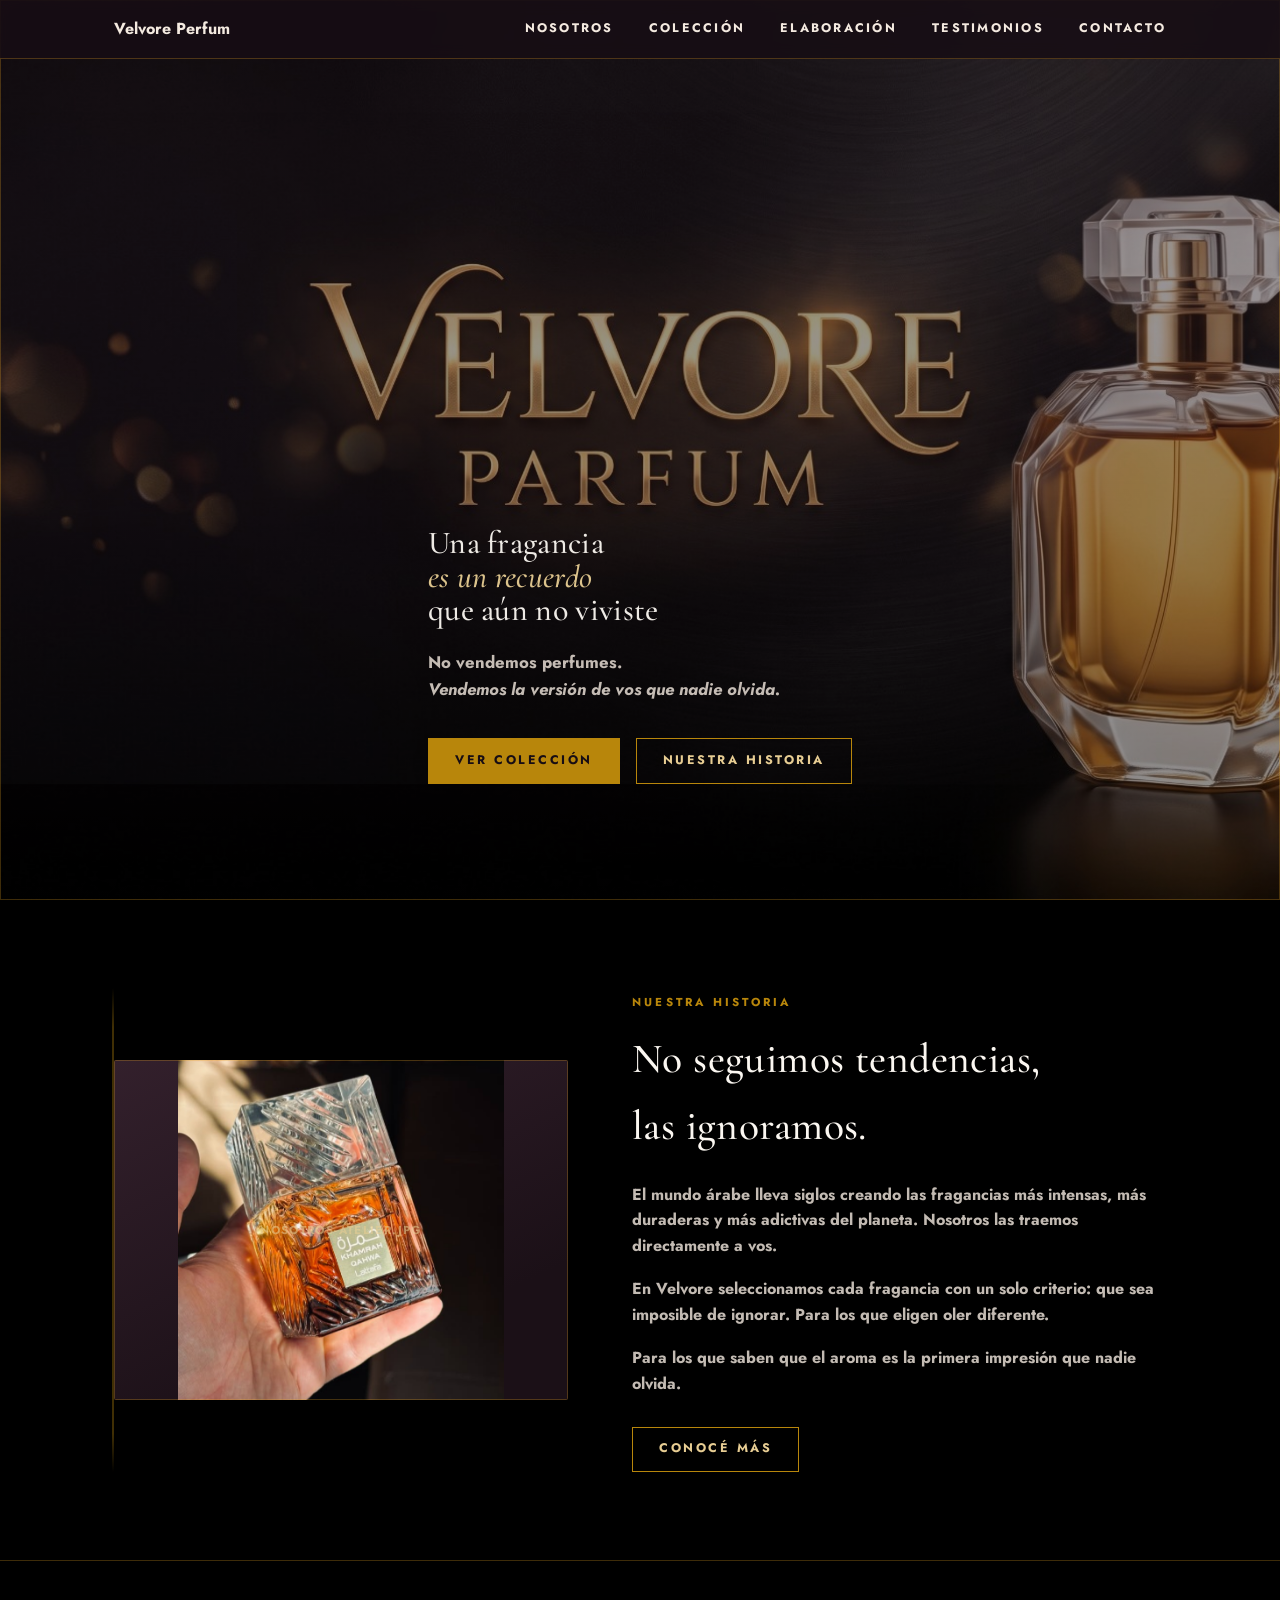
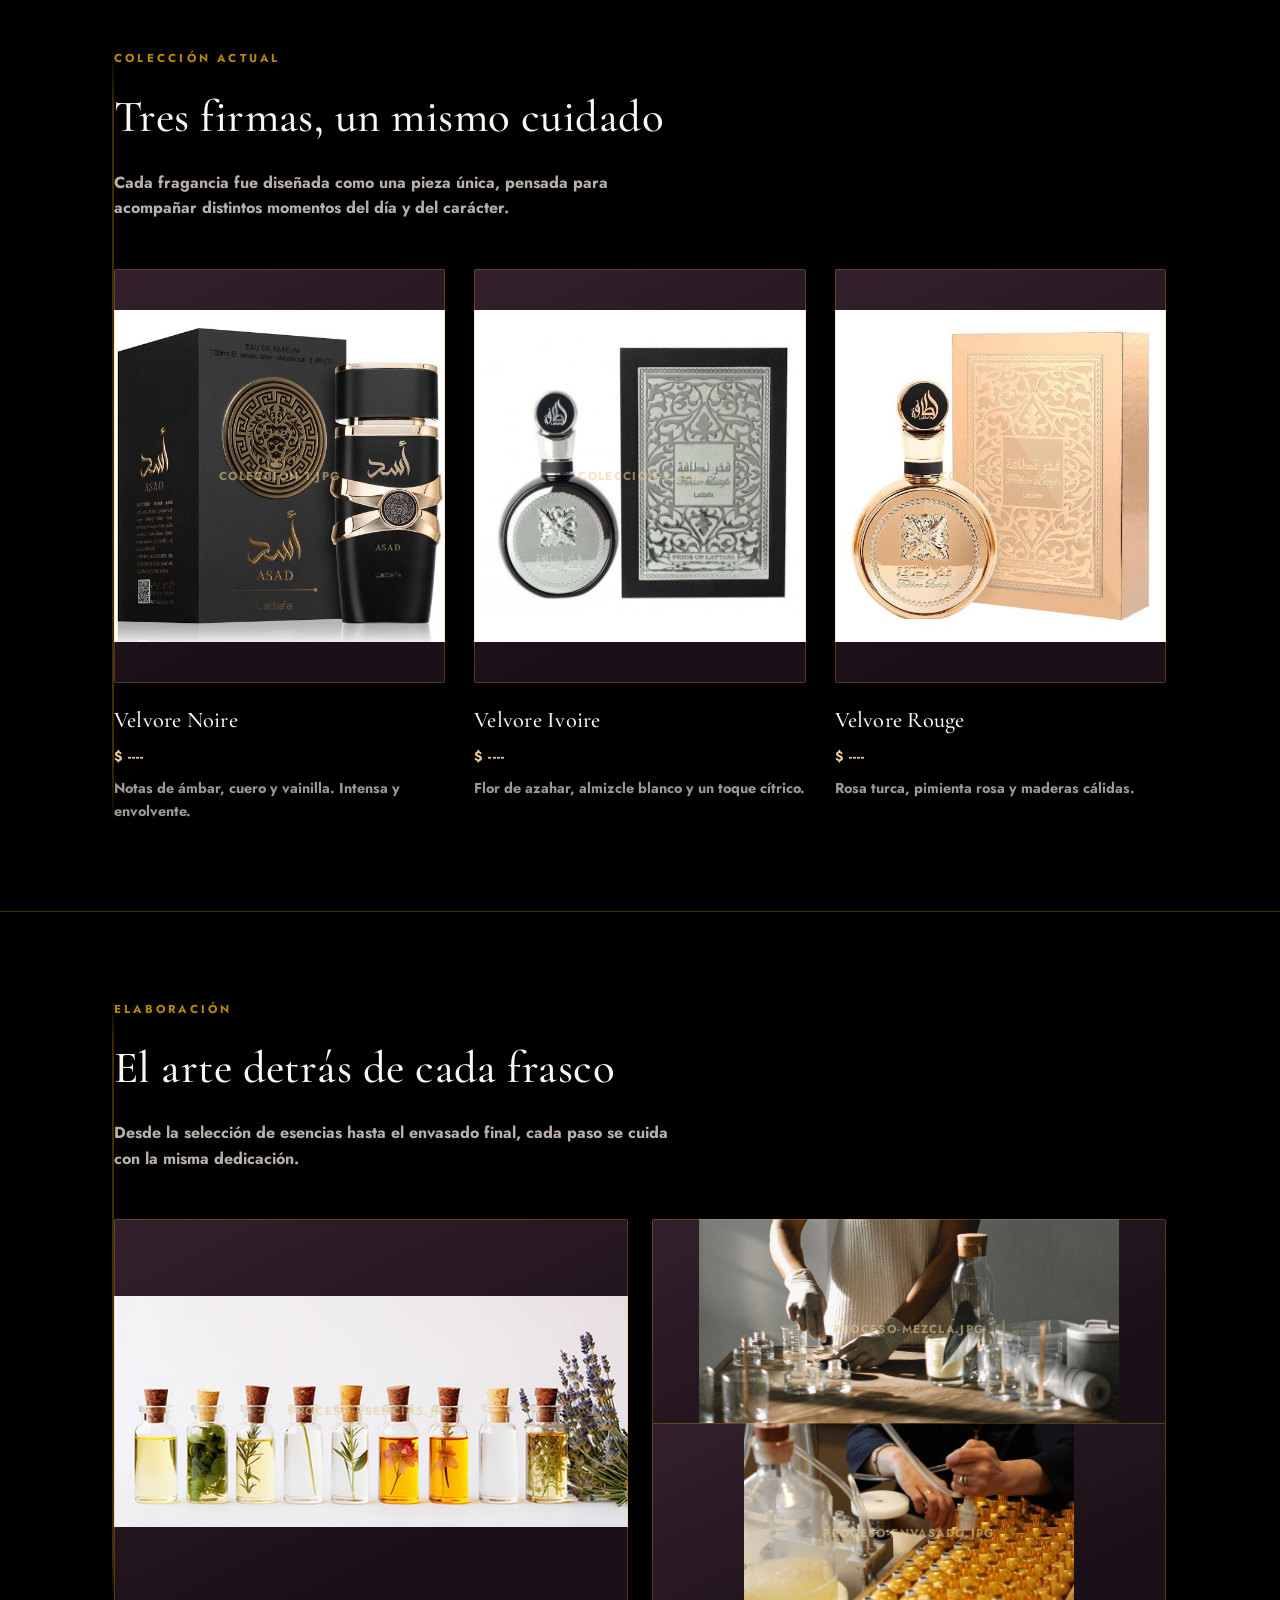
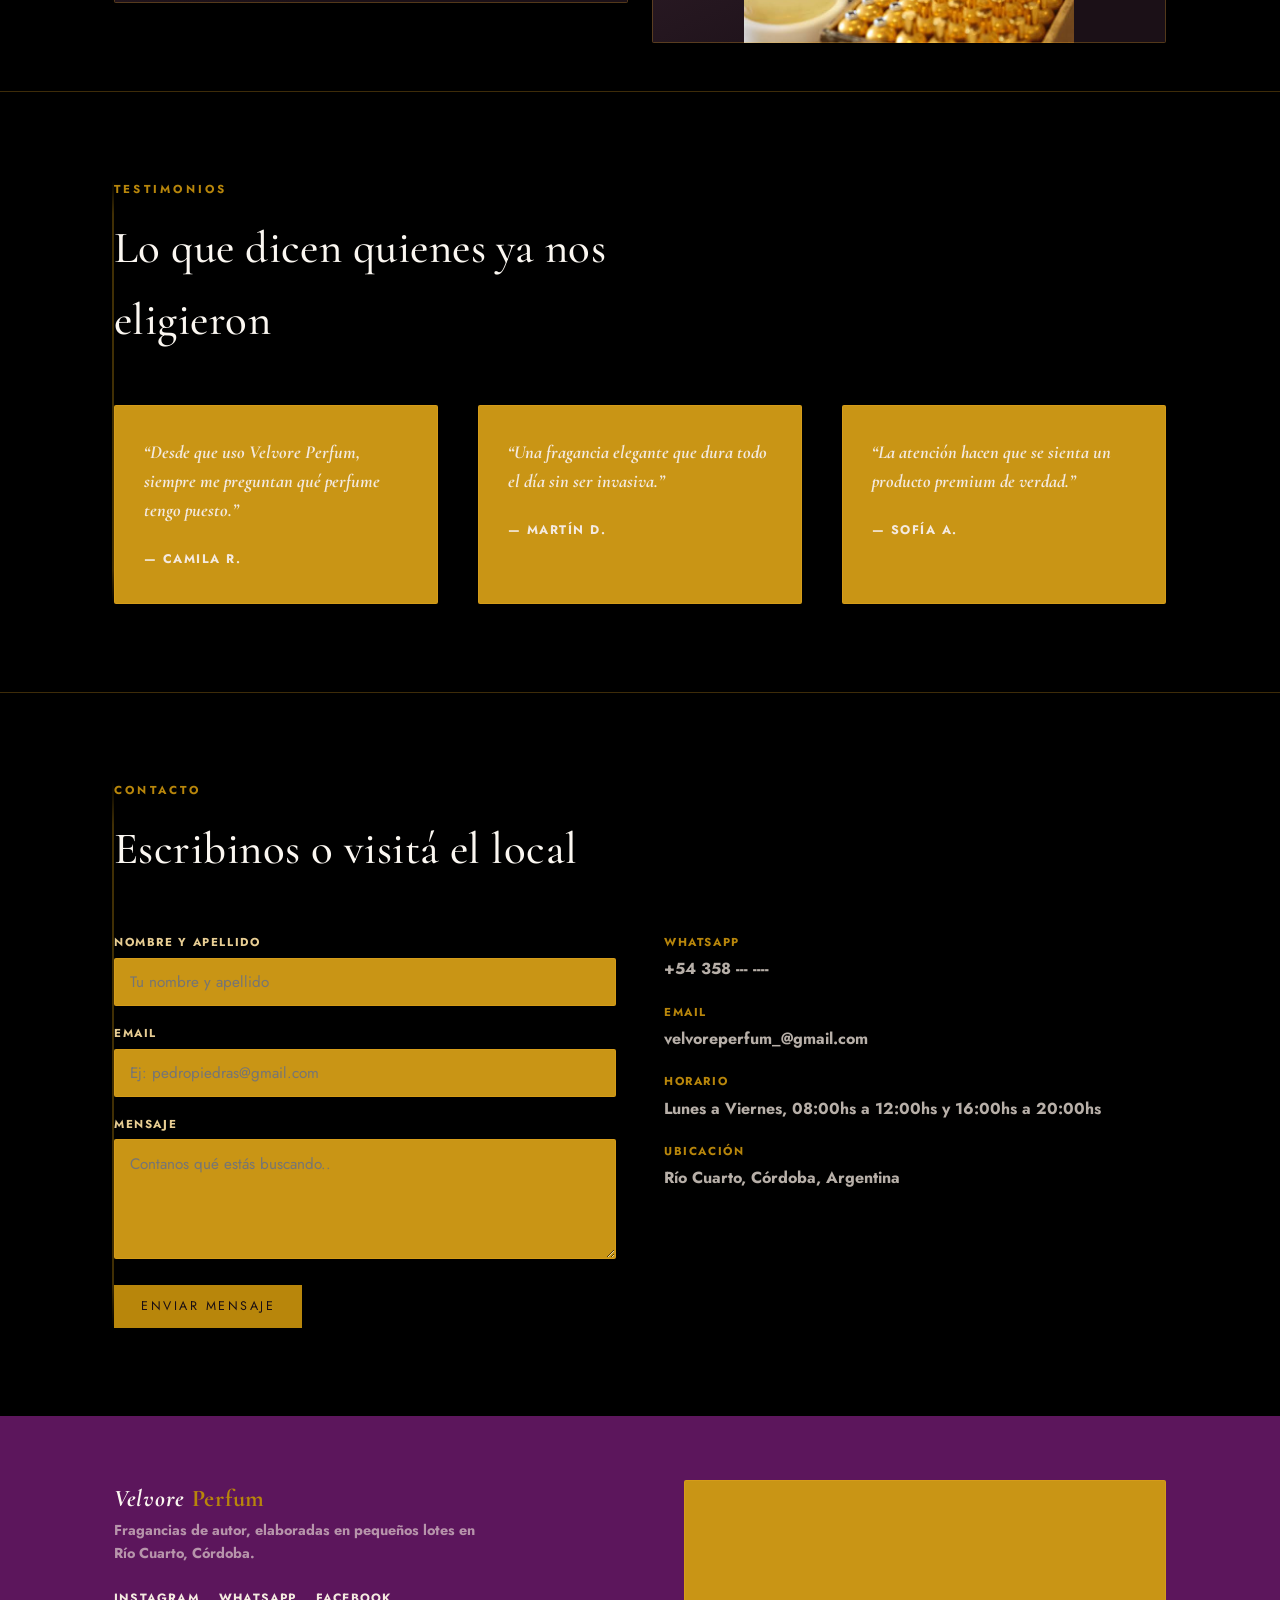
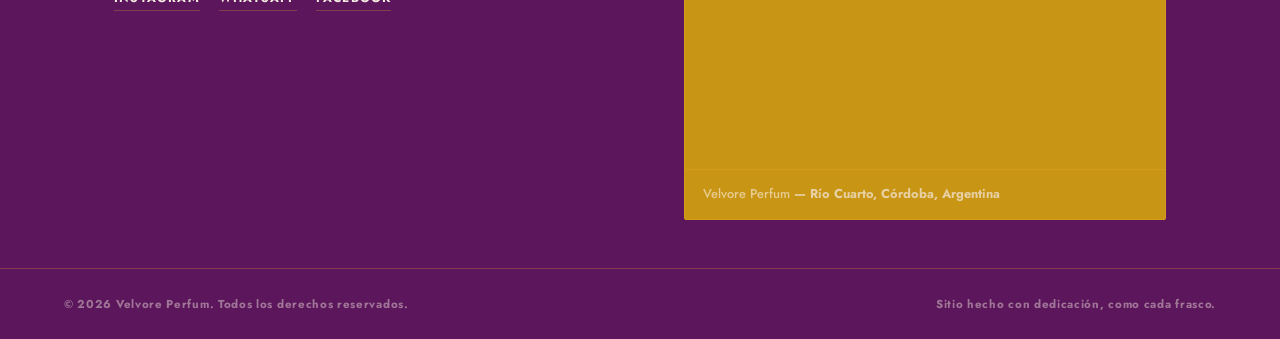
==== index.html @ b5d0e37f "Add files via upload V1 upgrade VelvoreParfum" ====
<!DOCTYPE html>
  <html lang="es">
    <head>
    <meta charset="UTF-8">
    <meta name="viewport" content="width=device-width, initial-scale=1.0">
    <title>Velvore Parfum</title>
    <link rel="icon" href="images/favicon.jpeg" type="image/x-icon">
    <meta name="description" content="Velvore Perfum. Fragancias de autor creadas para dejar una huella.">

    <link rel="preconnect" href="https://fonts.googleapis.com">
    <link rel="preconnect" href="https://fonts.gstatic.com" crossorigin>
    <link href="https://fonts.googleapis.com/css2?family=Cormorant+Garamond:ital,wght@0,400;0,500;0,600;1,400;1,500&family=Jost:wght@300;400;500;600&display=swap" rel="stylesheet">

    <link rel="stylesheet" href="css/style.css">
    </head>
  <body>

  <!-- ============ HEADER ============ -->
  <header>
    <nav class="nav container">
      <a href="#inicio" class="logoperfume"><b><b>Velvore <span>Perfum</span></b></a>
      <ul class="nav-links">
        <li><a href="#nosotros">Nosotros</a></li>
        <li><a href="#coleccion">Colección</a></li>
        <li><a href="#arte">Elaboración</a></li>
        <li><a href="#testimonios">Testimonios</a></li>
        <li><a href="#contacto">Contacto</a></li>
      </ul>
      <button class="menu-toggle" id="menuToggle" aria-label="Abrir menú" aria-expanded="false">☰</button>
    </nav>
    <div class="mobile-menu" id="mobileMenu">
      <a href="#nosotros">Nosotros</a>
      <a href="#coleccion">Colección</a>
      <a href="#arte">Elaboración</a>
      <a href="#testimonios">Testimonios</a>
      <a href="#contacto">Contacto</a>
    </div>
  </header>

  <!-- ============ HERO ============ -->
  <section id="inicio" class="hero" style="border-bottom:none;">
    <div class="hero-bg img-frame" data-label="">
      <!-- Reemplazá src por tu imagen principal, ej: images/hero.jpg -->
      <img class="ph" src="images/titulo.jpeg" alt="Frasco de perfume Velvore sobre fondo elegante">
    </div>
    <div class="container hero-content reveal">
      <!--<span class="eyebrow">Perfumería de autor</span>- -->
      <br><br><br><br>
      <h1>Una fragancia<br><em>es un recuerdo</em><br>que aún no viviste</h1>
      <p><b><b>No vendemos perfumes.<br><b><em>Vendemos la versión de vos que nadie olvida.</em></b></p>
      <div class="hero-actions">
        <a href="#coleccion" class="btn solid">Ver colección</a>
        <a href="#nosotros" class="btn">Nuestra historia</a>
      </div>
    </div>
  </section>

  <!-- ============ SOBRE NOSOTROS ============ -->
  <section id="nosotros">
    <div class="container" style="position:relative;">
      <div class="thread"></div>
      <div class="about-grid reveal">
        <div class="img-frame" data-label="nosotros-atelier.jpg">
          <img class="ph" src="images/perfumeArabe1.png" alt="Atelier de Velvore Perfum donde se elaboran las fragancias">
        </div>
        <div class="about-text">
          <span class="eyebrow">Nuestra historia</span>
          <h2 style="margin:0.8rem 0 1.4rem; font-size:clamp(1.9rem,4vw,2.6rem);">No seguimos tendencias,<br>las ignoramos.</h2>
          <p>El mundo árabe lleva siglos creando las fragancias más intensas, más duraderas y más adictivas del planeta. Nosotros las traemos directamente a vos.
          <p>En Velvore seleccionamos cada fragancia con un solo criterio: que sea imposible de ignorar.
              Para los que eligen oler diferente.</p>
          <p>Para los que saben que el aroma es la primera impresión que nadie olvida.</p>
          <a href="#contacto" class="btn" style="margin-top:0.8rem;">Conocé más</a>
        </div>
      </div>
    </div>
  </section>

  <!-- ============ COLECCIÓN (3 imágenes) ============ -->
  <section id="coleccion">
    <div class="container" style="position:relative;">
      <div class="thread"></div>
      <div class="section-head reveal">
        <span class="eyebrow">Colección actual</span>
        <h2>Tres firmas, un mismo cuidado</h2>
        <p>Cada fragancia fue diseñada como una pieza única, pensada para acompañar distintos momentos del día y del carácter.</p>
      </div>
      <div class="collection-grid reveal">
        <article class="product-card">
          <div class="img-frame" data-label="coleccion-1.jpg">
            <img class="ph" src="images/perfumeArabe2.png" alt="Perfume Velvore Noire, frasco negro y dorado">
          </div>
          <h3>Velvore Noire</h3>
          <span class="price">$ ---- </span>
          <p class="desc">Notas de ámbar, cuero y vainilla. Intensa y envolvente.</p>
        </article>
        <article class="product-card">
          <div class="img-frame" data-label="coleccion-2.jpg">
            <img class="ph" src="images/perfumeArabe3.jpg" alt="Perfume Velvore Ivoire, frasco claro">
          </div>
          <h3>Velvore Ivoire</h3>
          <span class="price">$ ---- </span>
          <p class="desc">Flor de azahar, almizcle blanco y un toque cítrico.</p>
        </article>
        <article class="product-card">
          <div class="img-frame" data-label="coleccion-3.jpg">
            <img class="ph" src="images/perfumeArabe4.png" alt="Perfume Velvore Rouge, frasco rojo intenso">
          </div>
          <h3>Velvore Rouge</h3>
          <span class="price">$ ---- </span>
          <p class="desc">Rosa turca, pimienta rosa y maderas cálidas.</p>
        </article>
      </div>
    </div>
  </section>

  <!-- ============ EL ARTE DE LA FRAGANCIA (galería de 3) ============ -->
  <section id="arte">
    <div class="container" style="position:relative;">
      <div class="thread"></div>
      <div class="section-head reveal">
        <span class="eyebrow">Elaboración</span>
        <h2>El arte detrás de cada frasco</h2>
        <p>Desde la selección de esencias hasta el envasado final, cada paso se cuida con la misma dedicación.</p>
      </div>
      <div class="craft-grid reveal">
        <div class="img-frame" data-label="proceso-esencias.jpg">
          <img class="ph" src="images/esenciasPerfumes1.jpg" alt="Selección de esencias naturales para perfumería">
        </div>
        <div class="img-frame" data-label="proceso-mezcla.jpg">
          <img class="ph" src="images/mexclaArtesanal.png" alt="Mezcla artesanal de fragancias en el atelier">
        </div>
        <div class="img-frame" data-label="proceso-envasado.jpg">
          <img class="ph" src="images/envasadoPerfume.png" alt="Envasado final de los perfumes Velvore">
        </div>
      </div>
    </div>
  </section>

  <!-- ============ TESTIMONIOS ============ -->
  <section id="testimonios">
    <div class="container" style="position:relative;">
      <div class="thread"></div>
      <div class="section-head reveal">
        <span class="eyebrow">Testimonios</span>
        <h2>Lo que dicen quienes ya nos eligieron</h2>
      </div>
      <div class="testimonial-grid reveal">
        <div class="testimonial">
          <p>“Desde que uso Velvore Perfum, siempre me preguntan qué perfume tengo puesto.”</p>
          <span class="who">— Camila R.</span>
        </div>
        <div class="testimonial">
          <p>“Una fragancia elegante que dura todo el día sin ser invasiva.”</p>
          <span class="who">— Martín D.</span>
        </div>
        <div class="testimonial">
          <p>“La atención hacen que se sienta un producto premium de verdad.”</p>
          <span class="who">— Sofía A.</span>
        </div>
      </div>
    </div>
  </section>

  <!-- ============ CONTACTO ============ -->
  <section id="contacto" style="border-bottom:none;">
    <div class="container" style="position:relative;">
      <div class="thread"></div>
      <div class="section-head reveal">
        <span class="eyebrow">Contacto</span>
        <h2>Escribinos o visitá el local</h2>
      </div>
      <div class="contact-grid reveal">
        <form onsubmit="event.preventDefault(); alert('Formulario de ejemplo — conectá esto a tu email o servicio de formularios.');">
          <div>
            <label for="nombre">Nombre y Apellido</label>
            <input id="nombre" type="text" placeholder="Tu nombre y apellido" required>
          </div>
          <div>
            <label for="email">Email</label>
            <input id="email" type="email" placeholder="Ej: pedropiedras@gmail.com" required>
          </div>
          <div>
            <label for="mensaje">Mensaje</label>
            <textarea id="mensaje" placeholder="Contanos qué estás buscando.."></textarea>
          </div>
          <button type="submit" class="btn solid" style="align-self:flex-start;">Enviar mensaje</button>
        </form>
        <div class="contact-info">
          <span class="label">Whatsapp</span>
          <p>+54 358 --- ----</p>
          <span class="label">Email</span>
          <p>velvoreperfum_@gmail.com</p>
          <span class="label">Horario</span>
          <p>Lunes a Viernes, 08:00hs a 12:00hs y 16:00hs a 20:00hs</p>
          <span class="label">Ubicación</span>
          <p>Río Cuarto, Córdoba, Argentina</p>
        </div>
      </div>
    </div>
  </section>

  <!-- ============ FOOTER + MAPA ============ -->
  <footer>
    <div class="container">
      <div class="footer-top">
        <div class="footer-brand">
          <a href="#inicio" class="logo">Velvore <span>Perfum</span></a>
          <p>Fragancias de autor, elaboradas en pequeños lotes en Río Cuarto, Córdoba.</p>
          <div class="footer-social">
            <a href="#" target="_blank" rel="noopener">Instagram</a>
            <a href="#" target="_blank" rel="noopener">WhatsApp</a>
            <a href="#" target="_blank" rel="noopener">Facebook</a>
          </div>
        </div>

        <!--
          MAPA — cómo ubicarlo:
          1) OpenStreetMap (el que está activo abajo): no necesita API key,
            solo reemplazá las coordenadas del bbox y del marker por las de tu local.
            Podés generarlas en https://www.openstreetmap.org/export
          2) Google Maps: buscá tu negocio en Google Maps > Compartir > Insertar un mapa,
            copiá el <iframe> que te da y pegalo acá en lugar del de abajo (necesita
            que el negocio esté cargado en Google Maps, no requiere API key para esto).
          3) Mapa estático/ilustrado: si preferís algo 100% a medida con tu identidad
            visual, puedo generarte una ilustración simple del barrio en vez de un
            mapa interactivo real — pedímelo y lo armamos como imagen.
        -->
        <div class="map-wrap">
          <iframe
            src="https://www.openstreetmap.org/export/embed.html?bbox=-64.3600%2C-33.1400%2C-64.3200%2C-33.1150&layer=mapnik&marker=-33.1275%2C-64.3400"
            title="Ubicación de Velvore Perfum en el mapa"
            loading="lazy"
            referrerpolicy="no-referrer-when-downgrade">
          </iframe>
          <div class="map-label">
            <strong>Velvore Perfum</strong> — Río Cuarto, Córdoba, Argentina<br>
          </div>
        </div>
      </div>
    </div>
    <div class="footer-bottom">
      <span>© 2026 Velvore Perfum. Todos los derechos reservados.</span>
      <span>Sitio hecho con dedicación, como cada frasco.</span>
    </div>
  </footer>

  <script src="js/script.js" defer></script>
  </body>
</html>
---- css/style.css ----
/* ============ TOKENS ============ */
  :root{
    --bg:            #000000;
    --bg-alt:        #5c165c;
    --bg-card:       #c99515;
    --gold:          #b8860b;
    --gold-soft:     #E7CD93;
    --cream:         #F4EAE0;
    --ivory:         #FBF7F1;
    --rose:          #965566;
    --line:          rgba(248, 174, 38, 0.25);

    --display: 'Cormorant Garamond', serif;
    --body:    'Jost', sans-serif;

    --max: 1180px;
    --pad: clamp(1.25rem, 5vw, 4rem);
  }

  *{ box-sizing:border-box; margin:0; padding:0; }
  html{ scroll-behavior:smooth; }

  body{
    background:var(--bg);
    color:var(--cream);
    font-family:var(--body);
    font-weight:300;
    line-height:1.6;
    overflow-x:hidden;
  }

  img{ max-width:100%; display:block; }
  a{ color:inherit; text-decoration:none; }
  ul{ list-style:none; }

  h1,h2,h3,.display{
    font-family:var(--display);
    font-weight:500;
    color:var(--ivory);
    letter-spacing:0.01em;
  }

  h1{
    padding-top: 65%;
  }

  .eyebrow{
    font-family:var(--body);
    font-size:0.72rem;
    letter-spacing:0.28em;
    text-transform:uppercase;
    color:var(--gold);
  }

  .container{
    max-width:var(--max);
    margin:0 auto;
    padding-left:var(--pad);
    padding-right:var(--pad);
  }

  .btn{
    display:inline-block;
    font-family:var(--body);
    font-size:0.78rem;
    letter-spacing:0.2em;
    text-transform:uppercase;
    padding:0.95em 2.1em;
    border:1px solid var(--gold);
    color:var(--gold-soft);
    background:transparent;
    transition:background .35s ease, color .35s ease, border-color .35s ease;
    cursor:pointer;
  }
  .btn:hover, .btn:focus-visible{
    background:var(--gold);
    color:#170D14;
  }
  .btn.solid{
    background:var(--gold);
    color:#170D14;
  }
  .btn.solid:hover{ background:var(--gold-soft); border-color:var(--gold-soft); }

  :focus-visible{ outline:2px solid var(--gold-soft); outline-offset:3px; }

  /* ============ IMAGE PLACEHOLDER ============
     Reemplazá el atributo src="" de cada <img class="ph"> por la ruta
     real de tu imagen (ej: src="images/coleccion-1.jpg").
     Mientras no haya imagen, se ve un degradé sutil con el nombre. */
  .img-frame{
    position:relative;
    overflow:hidden;
    background:linear-gradient(155deg, #2b1a26, #170D14 70%);
  }
  .img-frame img.ph{
    width:100%; height:100%;
    object-fit:contain;
    background:linear-gradient(155deg, #33202c, #1b1017 75%);
  }
  .img-frame::after{
    content: attr(data-label);
    position:absolute;
    inset:0;
    display:flex;
    align-items:center;
    justify-content:center;
    text-align:center;
    padding:1rem;
    font-family:var(--body);
    font-size:0.72rem;
    letter-spacing:0.12em;
    text-transform:uppercase;
    color:rgba(231,205,147,0.55);
    border:1px solid var(--line);
    pointer-events:none;
  }

  /* ============ SIGNATURE: hilo dorado ============ */
  .thread{
    position:absolute;
    left:calc(var(--pad) - 2px);
    top:0;
    bottom:0;
    width:2px;
    background:linear-gradient(to bottom, transparent, var(--gold) 8%, var(--gold) 92%, transparent);
    opacity:0.35;
    display:none;
  }
  @media(min-width:900px){
    .thread{ display:block; }
  }

  /* ============ HEADER / NAV ============ */
  header{
    position:fixed;
    top:0; left:0; right:0;
    z-index:100;
    background:rgba(23,13,20,0.85);
    backdrop-filter:blur(8px);
    border-bottom:1px solid var(--line);
  }
  .nav{
    display:flex;
    align-items:center;
    justify-content:space-between;
    padding-top:1rem;
    padding-bottom:1rem;
  }
  .logo{
    font-family:var(--display);
    font-style:italic;
    font-size:1.5rem;
    color:var(--ivory);
    letter-spacing:0.03em;
  }
  .logo span{ color:var(--gold); font-style:normal; }

  .nav-links{
    display:none;
    gap:2.2rem;
    font-size:0.78rem;
    letter-spacing:0.18em;
    text-transform:uppercase;
  }
  .nav-links a{
    position:relative;
    padding-bottom:4px;
  }
  .nav-links a::after{
    content:'';
    position:absolute;
    left:0; bottom:0;
    width:0; height:1px;
    background:var(--gold);
    transition:width .3s ease;
  }
  .nav-links a:hover::after{ width:100%; }

  @media(min-width:800px){
    .nav-links{ display:flex; }
    .menu-toggle{ display:none; }
  }

  .menu-toggle{
    background:none; border:none;
    color:var(--ivory);
    font-size:1.6rem;
    line-height:1;
    cursor:pointer;
  }

  .mobile-menu{
    display:none;
    flex-direction:column;
    gap:1.2rem;
    padding:1.5rem var(--pad) 2rem;
    border-top:1px solid var(--line);
    font-size:0.9rem;
    letter-spacing:0.14em;
    text-transform:uppercase;
  }
  .mobile-menu.open{ display:flex; }
  @media(min-width:800px){ .mobile-menu{ display:none !important; } }

  /* ============ HERO ============ */
  .hero{
    position:relative;
    min-height:100svh;
    display:flex;
    align-items:center;
    padding-top:6rem;
    padding-bottom:4rem;
  }
  .hero-bg{
    position:absolute; inset:0;
    z-index:-1;
  }
  .hero-bg img.ph{ width:100%; height:100%; object-fit:cover; opacity:0.55; }
  .hero-bg::before{
    content:'';
    position:absolute; inset:0;
    background:linear-gradient(180deg, rgba(23,13,20,0.55) 0%, rgba(23,13,20,0.75) 55%, var(--bg) 100%);
  }

  .hero-content{ max-width:640px; }
  .hero-content .eyebrow{ margin-bottom:1.2rem; display:block; }
  .hero-content h1{
    font-size:clamp(2rem, 2vw, 2.5rem);
    line-height:1.05;
    opacity: 0.95;
    margin-bottom:1.4rem;
  }
  .hero-content h1 em{ color:var(--gold-soft); font-style:italic; }
  .hero-content p{
    font-size:1.05rem;
    color:rgba(244,234,224,0.8);
    max-width:36ch;
    margin-bottom:2.2rem;
  }
  .hero-actions{ display:flex; gap:1rem; flex-wrap:wrap; }

  /* ============ SECTION GENERICO ============ */
  section{
    position:relative;
    padding:5.5rem 0;
    border-bottom:1px solid var(--line);
  }
  .section-head{
    max-width:640px;
    margin-bottom:3rem;
  }
  .section-head .eyebrow{ display:block; margin-bottom:0.9rem; }
  .section-head h2{ font-size:clamp(2rem, 5vw, 2.8rem); }
  .section-head p{ margin-top:1rem; color:rgba(244,234,224,0.75); max-width:52ch; }

  /* ---- Sobre nosotros ---- */
  .about-grid{
    display:grid;
    gap:2.5rem;
    grid-template-columns:1fr;
    align-items:center;
  }
  .about-grid .img-frame{ aspect-ratio:4/3; border-radius:2px; }
  .about-text p{ color:rgba(244,234,224,0.8); margin-bottom:1.1rem; max-width:48ch; }
  @media(min-width:800px){
    .about-grid{ grid-template-columns:0.85fr 1fr; gap:4rem; }
  }

  /* ---- Colección (grid de 3 imagenes) ---- */
  .collection-grid{
    display:grid;
    grid-template-columns:1fr;
    gap:2.5rem;
  }
  @media(min-width:640px){
    .collection-grid{ grid-template-columns:repeat(3,1fr); gap:1.8rem; }
  }
  .product-card .img-frame{ aspect-ratio:4/5; margin-bottom:1.2rem; border-radius:2px; }
  .product-card h3{ font-size:1.4rem; margin-bottom:0.3rem; }
  .product-card .price{ color:var(--gold-soft); font-family:var(--body); font-size:0.85rem; letter-spacing:0.08em; }
  .product-card p.desc{ font-size:0.9rem; color:rgba(244,234,224,0.65); margin-top:0.5rem; }

  /* ---- El arte de la fragancia (galeria de 3) ---- */
  .craft-grid{
    display:grid;
    grid-template-columns:1fr;
    gap:1.5rem;
  }
  @media(min-width:700px){
    .craft-grid{
      grid-template-columns:repeat(6,1fr);
      grid-auto-rows:180px;
    }
    .craft-grid .img-frame:nth-child(1){ grid-column:span 3; grid-row:span 2; }
    .craft-grid .img-frame:nth-child(2){ grid-column:span 3; grid-row:span 1; }
    .craft-grid .img-frame:nth-child(3){ grid-column:span 3; grid-row:span 1; }
  }
  .craft-grid .img-frame{ border-radius:2px; min-height:220px; }

  /* ---- Testimonios ---- */
  .testimonial-grid{
    display:grid;
    grid-template-columns:1fr;
    gap:2.5rem;
  }
  @media(min-width:800px){
    .testimonial-grid{ grid-template-columns:repeat(3,1fr); }
  }
  .testimonial{
    background:var(--bg-card);
    border:1px solid var(--line);
    padding:2rem 1.8rem;
    border-radius:2px;
  }
  .testimonial p{ font-family:var(--display); font-style:italic; font-size:1.15rem; color:var(--cream); margin-bottom:1.2rem; }
  .testimonial .who{ font-size:0.78rem; letter-spacing:0.12em; text-transform:uppercase; color:var(--white); }

  /* ---- Contacto ---- */
  .contact-grid{
    display:grid;
    grid-template-columns:1fr;
    gap:3rem;
  }
  @media(min-width:800px){
    .contact-grid{ grid-template-columns:1fr 1fr; }
  }
  form{ display:flex; flex-direction:column; gap:1.1rem; }
  label{ font-size:0.72rem; letter-spacing:0.14em; text-transform:uppercase; color:var(--gold-soft); margin-bottom:0.4rem; display:block; }
  input, textarea{
    width:100%;
    background:var(--bg-card);
    border:1px solid var(--line);
    color:var(--cream);
    font-family:var(--body);
    font-size:0.95rem;
    padding:0.8em 1em;
    border-radius:2px;
  }
  input:focus, textarea:focus{ border-color:var(--gold); }
  textarea{ resize:vertical; min-height:120px; }

  .contact-info p{ color:rgba(244,234,224,0.75); margin-bottom:0.6rem; }
  .contact-info .label{ color:var(--gold); font-size:0.72rem; letter-spacing:0.14em; text-transform:uppercase; display:block; margin:1.3rem 0 0.3rem; }
  .contact-info .label:first-child{ margin-top:0; }

  /* ============ FOOTER ============ */
  footer{
    background:var(--bg-alt);
    padding-top:4rem;
  }
  .footer-top{
    display:grid;
    grid-template-columns:1fr;
    gap:2.5rem;
    padding-bottom:3rem;
  }
  @media(min-width:800px){
    .footer-top{ grid-template-columns:1.1fr 1fr; align-items:start; }
  }
  .footer-brand .logo{ margin-bottom:1rem; }
  .footer-brand p{ color:rgba(244,234,224,0.6); max-width:38ch; font-size:0.9rem; }
  .footer-social{ display:flex; gap:1.2rem; margin-top:1.5rem; }
  .footer-social a{
    font-size:0.75rem; letter-spacing:0.1em; text-transform:uppercase;
    border-bottom:1px solid var(--line); padding-bottom:2px;
  }

  /* mapa */
  .map-wrap{
    border:1px solid var(--line);
    border-radius:2px;
    overflow:hidden;
    background:var(--bg-card);
  }
  .map-wrap iframe{
    width:100%;
    height:280px;
    border:0;
    filter:grayscale(0.4) invert(0.92) contrast(0.9);
  }
  .map-label{
    padding:0.9rem 1.1rem;
    font-size:0.8rem;
    color:rgba(244,234,224,0.7);
    border-top:1px solid var(--line);
  }
  .map-label strong{ color:var(--gold-soft); font-weight:500; }

  .footer-bottom{
    border-top:1px solid var(--line);
    padding:1.6rem var(--pad);
    display:flex;
    flex-wrap:wrap;
    gap:0.8rem;
    justify-content:space-between;
    font-size:0.72rem;
    letter-spacing:0.06em;
    color:rgba(244,234,224,0.45);
  }

  /* ============ REVEAL ON SCROLL ============ */
  .reveal{ opacity:0; transform:translateY(18px); transition:opacity .8s ease, transform .8s ease; }
  .reveal.in{ opacity:1; transform:translateY(0); }

  @media (prefers-reduced-motion: reduce){
    html{ scroll-behavior:auto; }
    .reveal{ opacity:1; transform:none; transition:none; }
    .nav-links a::after{ transition:none; }
  }
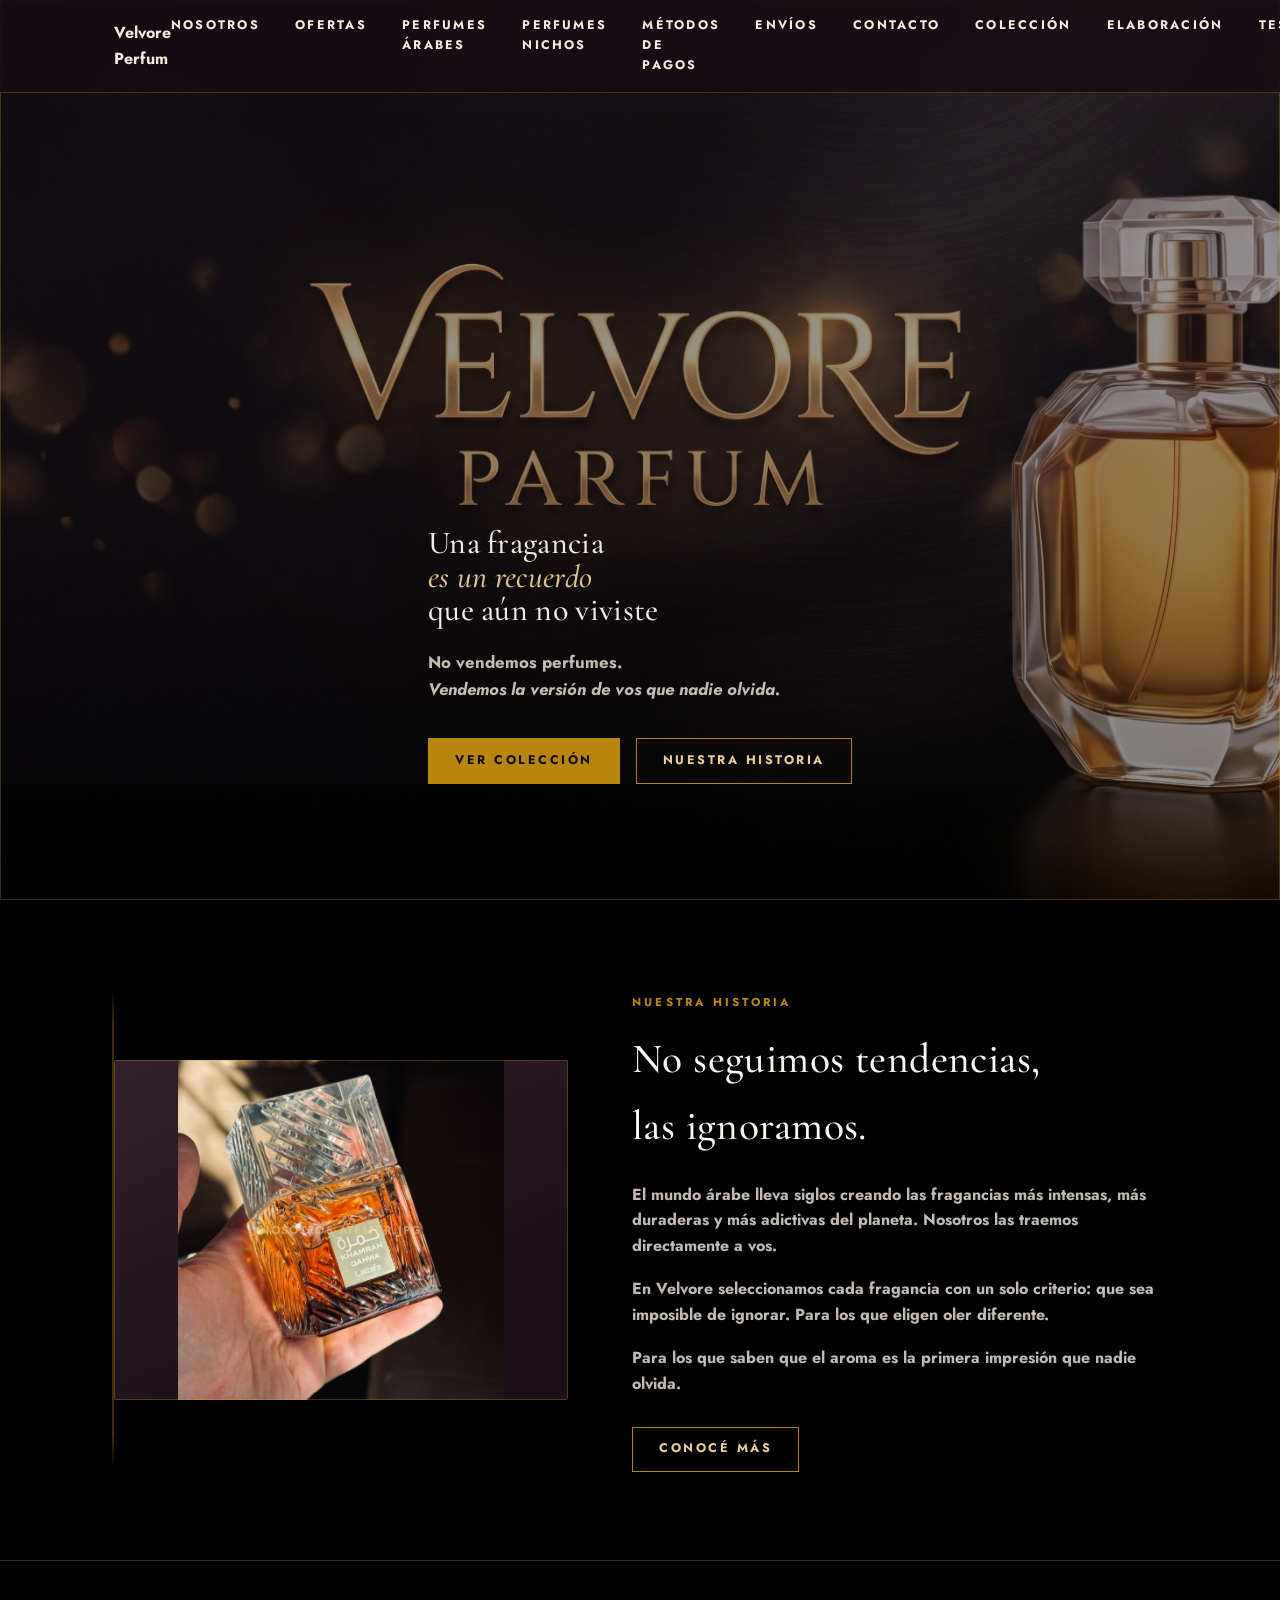
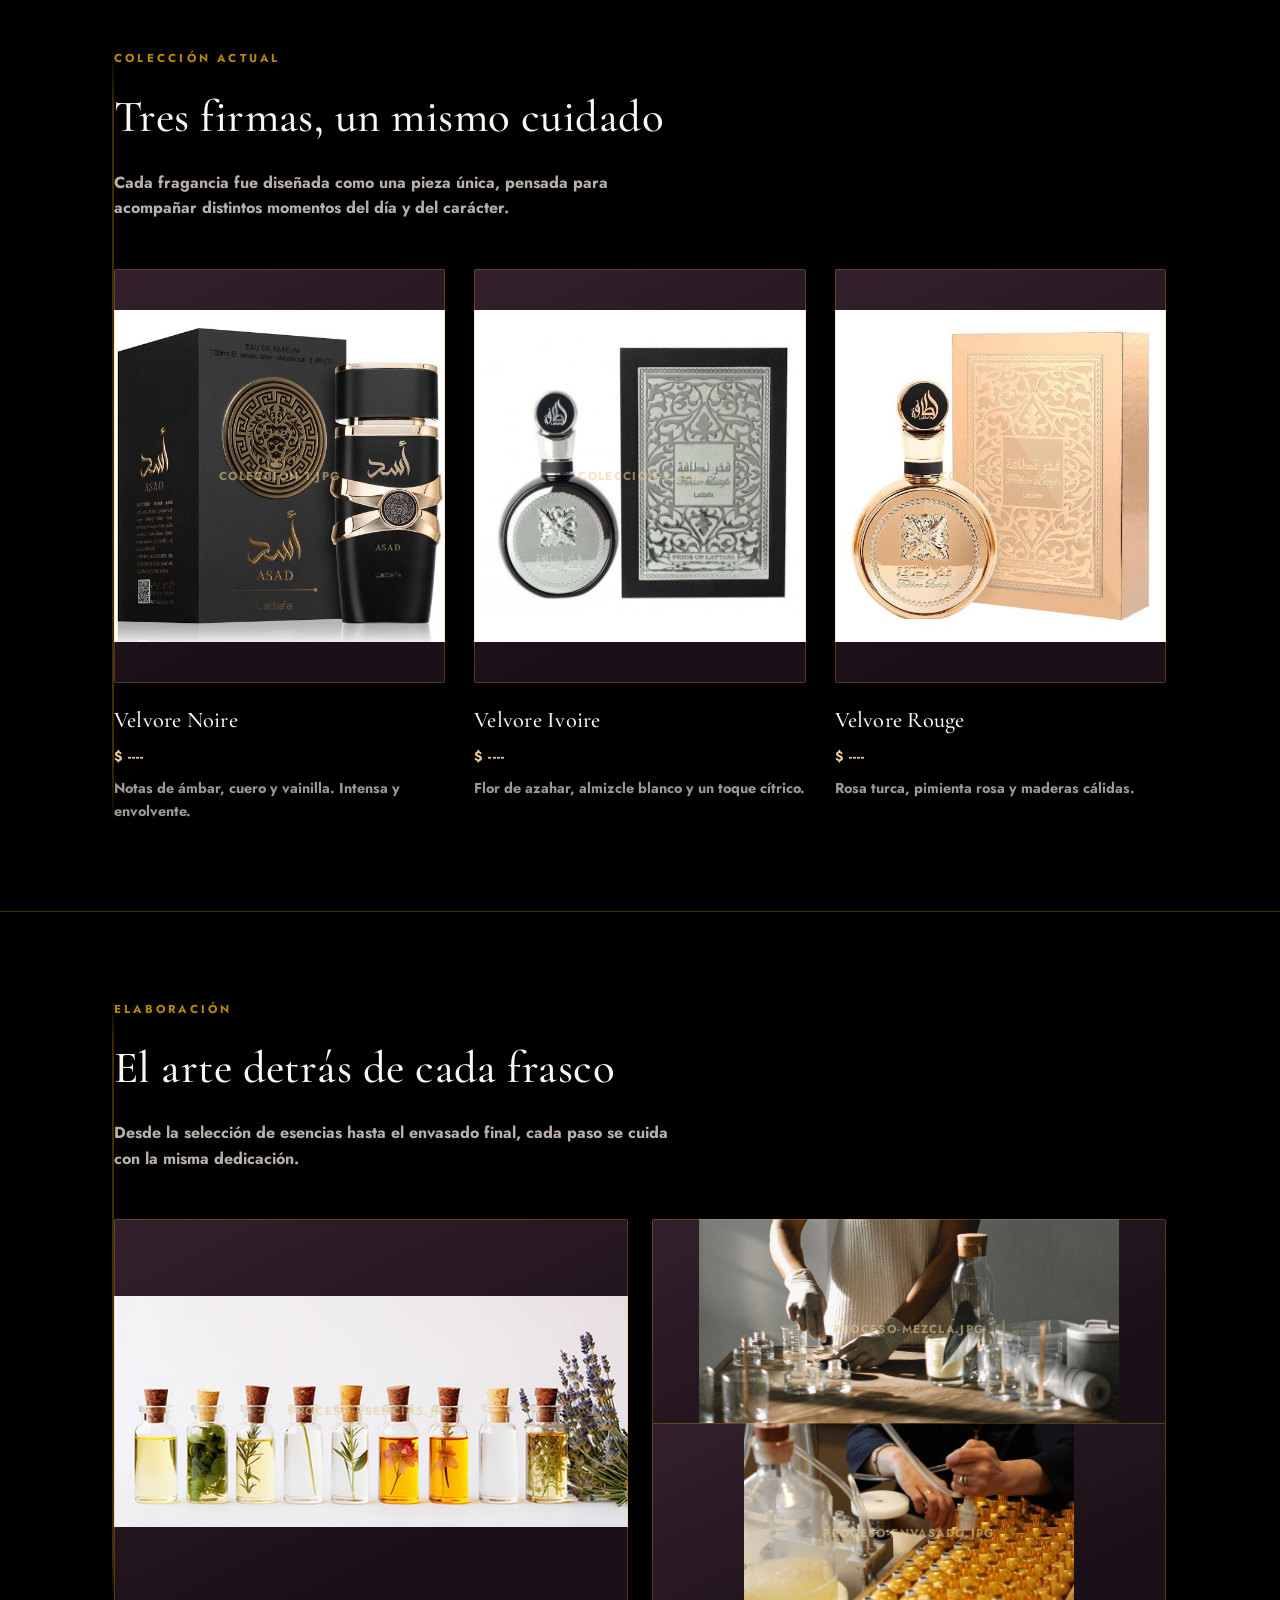
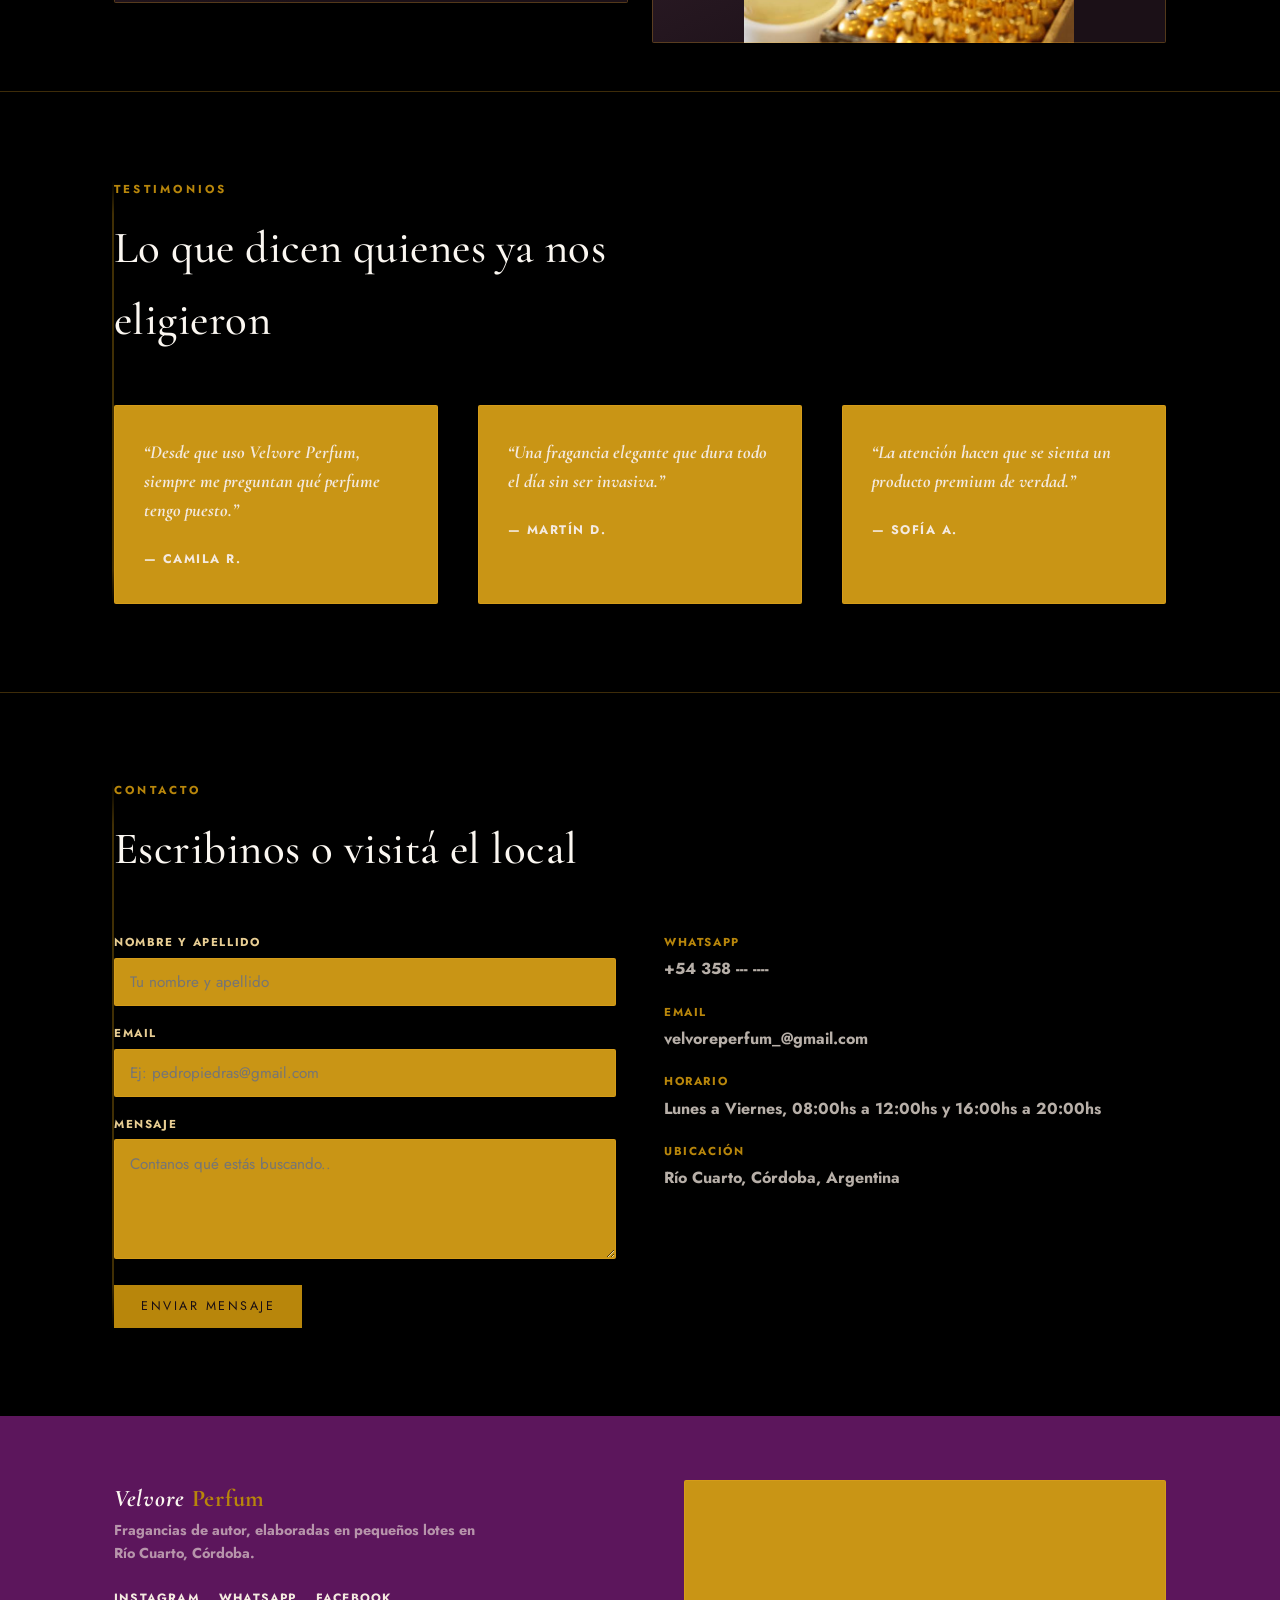
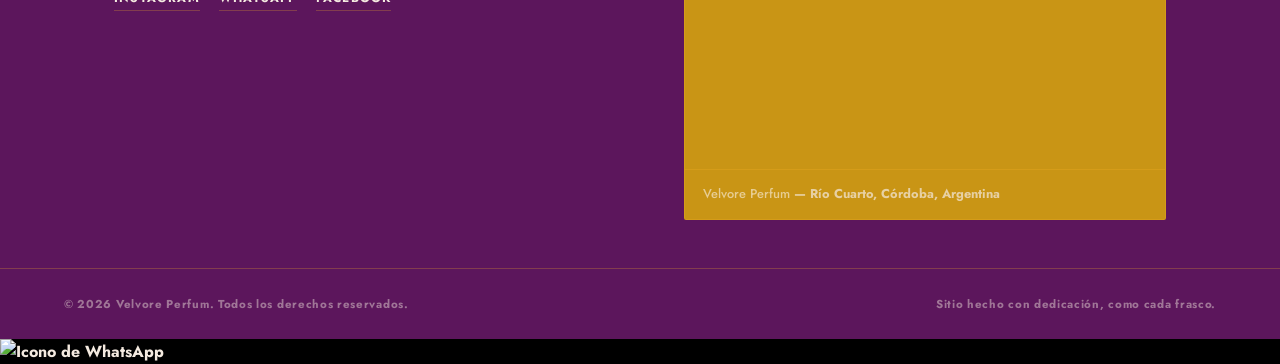
==== commit c179f21d: "Add files via upload" ====
--- a/index.html
+++ b/index.html
@@ -1,6 +1,6 @@
 <!DOCTYPE html>
-  <html lang="es">
-    <head>
+<html lang="es">
+  <head>
     <meta charset="UTF-8">
     <meta name="viewport" content="width=device-width, initial-scale=1.0">
     <title>Velvore Parfum</title>
@@ -15,236 +15,246 @@
     </head>
   <body>
 
-  <!-- ============ HEADER ============ -->
-  <header>
-    <nav class="nav container">
-      <a href="#inicio" class="logoperfume"><b><b>Velvore <span>Perfum</span></b></a>
-      <ul class="nav-links">
-        <li><a href="#nosotros">Nosotros</a></li>
-        <li><a href="#coleccion">Colección</a></li>
-        <li><a href="#arte">Elaboración</a></li>
-        <li><a href="#testimonios">Testimonios</a></li>
-        <li><a href="#contacto">Contacto</a></li>
-      </ul>
-      <button class="menu-toggle" id="menuToggle" aria-label="Abrir menú" aria-expanded="false">☰</button>
-    </nav>
-    <div class="mobile-menu" id="mobileMenu">
-      <a href="#nosotros">Nosotros</a>
-      <a href="#coleccion">Colección</a>
-      <a href="#arte">Elaboración</a>
-      <a href="#testimonios">Testimonios</a>
-      <a href="#contacto">Contacto</a>
-    </div>
-  </header>
-
-  <!-- ============ HERO ============ -->
-  <section id="inicio" class="hero" style="border-bottom:none;">
-    <div class="hero-bg img-frame" data-label="">
-      <!-- Reemplazá src por tu imagen principal, ej: images/hero.jpg -->
-      <img class="ph" src="images/titulo.jpeg" alt="Frasco de perfume Velvore sobre fondo elegante">
-    </div>
-    <div class="container hero-content reveal">
-      <!--<span class="eyebrow">Perfumería de autor</span>- -->
-      <br><br><br><br>
-      <h1>Una fragancia<br><em>es un recuerdo</em><br>que aún no viviste</h1>
-      <p><b><b>No vendemos perfumes.<br><b><em>Vendemos la versión de vos que nadie olvida.</em></b></p>
-      <div class="hero-actions">
-        <a href="#coleccion" class="btn solid">Ver colección</a>
-        <a href="#nosotros" class="btn">Nuestra historia</a>
-      </div>
-    </div>
-  </section>
-
-  <!-- ============ SOBRE NOSOTROS ============ -->
-  <section id="nosotros">
-    <div class="container" style="position:relative;">
-      <div class="thread"></div>
-      <div class="about-grid reveal">
-        <div class="img-frame" data-label="nosotros-atelier.jpg">
-          <img class="ph" src="images/perfumeArabe1.png" alt="Atelier de Velvore Perfum donde se elaboran las fragancias">
-        </div>
-        <div class="about-text">
-          <span class="eyebrow">Nuestra historia</span>
-          <h2 style="margin:0.8rem 0 1.4rem; font-size:clamp(1.9rem,4vw,2.6rem);">No seguimos tendencias,<br>las ignoramos.</h2>
-          <p>El mundo árabe lleva siglos creando las fragancias más intensas, más duraderas y más adictivas del planeta. Nosotros las traemos directamente a vos.
-          <p>En Velvore seleccionamos cada fragancia con un solo criterio: que sea imposible de ignorar.
-              Para los que eligen oler diferente.</p>
-          <p>Para los que saben que el aroma es la primera impresión que nadie olvida.</p>
-          <a href="#contacto" class="btn" style="margin-top:0.8rem;">Conocé más</a>
-        </div>
-      </div>
-    </div>
-  </section>
-
-  <!-- ============ COLECCIÓN (3 imágenes) ============ -->
-  <section id="coleccion">
-    <div class="container" style="position:relative;">
-      <div class="thread"></div>
-      <div class="section-head reveal">
-        <span class="eyebrow">Colección actual</span>
-        <h2>Tres firmas, un mismo cuidado</h2>
-        <p>Cada fragancia fue diseñada como una pieza única, pensada para acompañar distintos momentos del día y del carácter.</p>
-      </div>
-      <div class="collection-grid reveal">
-        <article class="product-card">
-          <div class="img-frame" data-label="coleccion-1.jpg">
-            <img class="ph" src="images/perfumeArabe2.png" alt="Perfume Velvore Noire, frasco negro y dorado">
-          </div>
-          <h3>Velvore Noire</h3>
-          <span class="price">$ ---- </span>
-          <p class="desc">Notas de ámbar, cuero y vainilla. Intensa y envolvente.</p>
-        </article>
-        <article class="product-card">
-          <div class="img-frame" data-label="coleccion-2.jpg">
-            <img class="ph" src="images/perfumeArabe3.jpg" alt="Perfume Velvore Ivoire, frasco claro">
-          </div>
-          <h3>Velvore Ivoire</h3>
-          <span class="price">$ ---- </span>
-          <p class="desc">Flor de azahar, almizcle blanco y un toque cítrico.</p>
-        </article>
-        <article class="product-card">
-          <div class="img-frame" data-label="coleccion-3.jpg">
-            <img class="ph" src="images/perfumeArabe4.png" alt="Perfume Velvore Rouge, frasco rojo intenso">
-          </div>
-          <h3>Velvore Rouge</h3>
-          <span class="price">$ ---- </span>
-          <p class="desc">Rosa turca, pimienta rosa y maderas cálidas.</p>
-        </article>
-      </div>
-    </div>
-  </section>
-
-  <!-- ============ EL ARTE DE LA FRAGANCIA (galería de 3) ============ -->
-  <section id="arte">
-    <div class="container" style="position:relative;">
-      <div class="thread"></div>
-      <div class="section-head reveal">
-        <span class="eyebrow">Elaboración</span>
-        <h2>El arte detrás de cada frasco</h2>
-        <p>Desde la selección de esencias hasta el envasado final, cada paso se cuida con la misma dedicación.</p>
-      </div>
-      <div class="craft-grid reveal">
-        <div class="img-frame" data-label="proceso-esencias.jpg">
-          <img class="ph" src="images/esenciasPerfumes1.jpg" alt="Selección de esencias naturales para perfumería">
-        </div>
-        <div class="img-frame" data-label="proceso-mezcla.jpg">
-          <img class="ph" src="images/mexclaArtesanal.png" alt="Mezcla artesanal de fragancias en el atelier">
-        </div>
-        <div class="img-frame" data-label="proceso-envasado.jpg">
-          <img class="ph" src="images/envasadoPerfume.png" alt="Envasado final de los perfumes Velvore">
-        </div>
-      </div>
-    </div>
-  </section>
-
-  <!-- ============ TESTIMONIOS ============ -->
-  <section id="testimonios">
-    <div class="container" style="position:relative;">
-      <div class="thread"></div>
-      <div class="section-head reveal">
-        <span class="eyebrow">Testimonios</span>
-        <h2>Lo que dicen quienes ya nos eligieron</h2>
-      </div>
-      <div class="testimonial-grid reveal">
-        <div class="testimonial">
-          <p>“Desde que uso Velvore Perfum, siempre me preguntan qué perfume tengo puesto.”</p>
-          <span class="who">— Camila R.</span>
-        </div>
-        <div class="testimonial">
-          <p>“Una fragancia elegante que dura todo el día sin ser invasiva.”</p>
-          <span class="who">— Martín D.</span>
-        </div>
-        <div class="testimonial">
-          <p>“La atención hacen que se sienta un producto premium de verdad.”</p>
-          <span class="who">— Sofía A.</span>
-        </div>
-      </div>
-    </div>
-  </section>
-
-  <!-- ============ CONTACTO ============ -->
-  <section id="contacto" style="border-bottom:none;">
-    <div class="container" style="position:relative;">
-      <div class="thread"></div>
-      <div class="section-head reveal">
-        <span class="eyebrow">Contacto</span>
-        <h2>Escribinos o visitá el local</h2>
-      </div>
-      <div class="contact-grid reveal">
-        <form onsubmit="event.preventDefault(); alert('Formulario de ejemplo — conectá esto a tu email o servicio de formularios.');">
-          <div>
-            <label for="nombre">Nombre y Apellido</label>
-            <input id="nombre" type="text" placeholder="Tu nombre y apellido" required>
-          </div>
-          <div>
-            <label for="email">Email</label>
-            <input id="email" type="email" placeholder="Ej: pedropiedras@gmail.com" required>
-          </div>
-          <div>
-            <label for="mensaje">Mensaje</label>
-            <textarea id="mensaje" placeholder="Contanos qué estás buscando.."></textarea>
-          </div>
-          <button type="submit" class="btn solid" style="align-self:flex-start;">Enviar mensaje</button>
-        </form>
-        <div class="contact-info">
-          <span class="label">Whatsapp</span>
-          <p>+54 358 --- ----</p>
-          <span class="label">Email</span>
-          <p>velvoreperfum_@gmail.com</p>
-          <span class="label">Horario</span>
-          <p>Lunes a Viernes, 08:00hs a 12:00hs y 16:00hs a 20:00hs</p>
-          <span class="label">Ubicación</span>
-          <p>Río Cuarto, Córdoba, Argentina</p>
-        </div>
-      </div>
-    </div>
-  </section>
-
-  <!-- ============ FOOTER + MAPA ============ -->
-  <footer>
-    <div class="container">
-      <div class="footer-top">
-        <div class="footer-brand">
-          <a href="#inicio" class="logo">Velvore <span>Perfum</span></a>
-          <p>Fragancias de autor, elaboradas en pequeños lotes en Río Cuarto, Córdoba.</p>
-          <div class="footer-social">
-            <a href="#" target="_blank" rel="noopener">Instagram</a>
-            <a href="#" target="_blank" rel="noopener">WhatsApp</a>
-            <a href="#" target="_blank" rel="noopener">Facebook</a>
-          </div>
-        </div>
-
-        <!--
-          MAPA — cómo ubicarlo:
-          1) OpenStreetMap (el que está activo abajo): no necesita API key,
-            solo reemplazá las coordenadas del bbox y del marker por las de tu local.
-            Podés generarlas en https://www.openstreetmap.org/export
-          2) Google Maps: buscá tu negocio en Google Maps > Compartir > Insertar un mapa,
-            copiá el <iframe> que te da y pegalo acá en lugar del de abajo (necesita
-            que el negocio esté cargado en Google Maps, no requiere API key para esto).
-          3) Mapa estático/ilustrado: si preferís algo 100% a medida con tu identidad
-            visual, puedo generarte una ilustración simple del barrio en vez de un
-            mapa interactivo real — pedímelo y lo armamos como imagen.
-        -->
-        <div class="map-wrap">
-          <iframe
-            src="https://www.openstreetmap.org/export/embed.html?bbox=-64.3600%2C-33.1400%2C-64.3200%2C-33.1150&layer=mapnik&marker=-33.1275%2C-64.3400"
-            title="Ubicación de Velvore Perfum en el mapa"
-            loading="lazy"
-            referrerpolicy="no-referrer-when-downgrade">
-          </iframe>
-          <div class="map-label">
-            <strong>Velvore Perfum</strong> — Río Cuarto, Córdoba, Argentina<br>
-          </div>
-        </div>
-      </div>
-    </div>
-    <div class="footer-bottom">
-      <span>© 2026 Velvore Perfum. Todos los derechos reservados.</span>
-      <span>Sitio hecho con dedicación, como cada frasco.</span>
-    </div>
-  </footer>
-
-  <script src="js/script.js" defer></script>
+    <!-- ============ HEADER ============ -->
+    <header>
+      <nav class="nav container">
+        <a href="#inicio" class="logoperfume"><b><b>Velvore <span>Perfum</span></b></a>
+
+        <div class="nav-carousel">
+          <ul class="nav-links">
+            <li><a href="#nosotros">Nosotros</a></li>
+            <li><a href="#ofertas">Ofertas</a></li>
+            <li><a href="#perfumes-arabes">Perfumes Árabes</a></li>
+            <li><a href="#perfumes-nichos">Perfumes Nichos</a></li>
+            <li><a href="#meotodos-de-pagos">Métodos de Pagos</a></li>
+            <li><a href="#envios">Envíos</a></li>
+            <li><a href="#contacto">Contacto</a></li>
+            <li><a href="#coleccion">Colección</a></li>
+            <li><a href="#arte">Elaboración</a></li>
+            <li><a href="#testimonios">Testimonios</a></li>
+          </ul>
+        </div>
+      </nav>
+    </header>
+
+    <!-- ============ HERO ============ -->
+    <section id="inicio" class="hero" style="border-bottom:none;">
+      <div class="hero-bg img-frame" data-label="">
+        <!-- Reemplazá src por tu imagen principal, ej: images/hero.jpg -->
+        <img class="ph" src="images/titulo.jpeg" alt="Frasco de perfume Velvore sobre fondo elegante">
+      </div>
+      <div class="container hero-content reveal">
+        <!--<span class="eyebrow">Perfumería de autor</span>- -->
+        <br><br><br><br>
+        <h1>Una fragancia<br><em>es un recuerdo</em><br>que aún no viviste</h1>
+        <p><b><b>No vendemos perfumes.<br><b><em>Vendemos la versión de vos que nadie olvida.</em></b></p>
+        <div class="hero-actions">
+          <a href="#coleccion" class="btn solid">Ver colección</a>
+          <a href="#nosotros" class="btn">Nuestra historia</a>
+        </div>
+      </div>
+    </section>
+
+    <!-- ============ SOBRE NOSOTROS ============ -->
+    <section id="nosotros">
+      <div class="container" style="position:relative;">
+        <div class="thread"></div>
+        <div class="about-grid reveal">
+          <div class="img-frame" data-label="nosotros-atelier.jpg">
+            <img class="ph" src="images/perfumeArabe1.png" alt="Atelier de Velvore Perfum donde se elaboran las fragancias">
+          </div>
+          <div class="about-text">
+            <span class="eyebrow">Nuestra historia</span>
+            <h2 style="margin:0.8rem 0 1.4rem; font-size:clamp(1.9rem,4vw,2.6rem);">No seguimos tendencias,<br>las ignoramos.</h2>
+            <p>El mundo árabe lleva siglos creando las fragancias más intensas, más duraderas y más adictivas del planeta. Nosotros las traemos directamente a vos.
+            <p>En Velvore seleccionamos cada fragancia con un solo criterio: que sea imposible de ignorar.
+                Para los que eligen oler diferente.</p>
+            <p>Para los que saben que el aroma es la primera impresión que nadie olvida.</p>
+            <a href="#contacto" class="btn" style="margin-top:0.8rem;">Conocé más</a>
+          </div>
+        </div>
+      </div>
+    </section>
+
+    <!-- ============ COLECCIÓN (3 imágenes) ============ -->
+    <section id="coleccion">
+      <div class="container" style="position:relative;">
+        <div class="thread"></div>
+        <div class="section-head reveal">
+          <span class="eyebrow">Colección actual</span>
+          <h2>Tres firmas, un mismo cuidado</h2>
+          <p>Cada fragancia fue diseñada como una pieza única, pensada para acompañar distintos momentos del día y del carácter.</p>
+        </div>
+        <div class="collection-grid reveal">
+          <article class="product-card">
+            <div class="img-frame" data-label="coleccion-1.jpg">
+              <img class="ph" src="images/perfumeArabe2.png" alt="Perfume Velvore Noire, frasco negro y dorado">
+            </div>
+            <h3>Velvore Noire</h3>
+            <span class="price">$ ---- </span>
+            <p class="desc">Notas de ámbar, cuero y vainilla. Intensa y envolvente.</p>
+          </article>
+          <article class="product-card">
+            <div class="img-frame" data-label="coleccion-2.jpg">
+              <img class="ph" src="images/perfumeArabe3.jpg" alt="Perfume Velvore Ivoire, frasco claro">
+            </div>
+            <h3>Velvore Ivoire</h3>
+            <span class="price">$ ---- </span>
+            <p class="desc">Flor de azahar, almizcle blanco y un toque cítrico.</p>
+          </article>
+          <article class="product-card">
+            <div class="img-frame" data-label="coleccion-3.jpg">
+              <img class="ph" src="images/perfumeArabe4.png" alt="Perfume Velvore Rouge, frasco rojo intenso">
+            </div>
+            <h3>Velvore Rouge</h3>
+            <span class="price">$ ---- </span>
+            <p class="desc">Rosa turca, pimienta rosa y maderas cálidas.</p>
+          </article>
+        </div>
+      </div>
+    </section>
+
+    <!-- ============ EL ARTE DE LA FRAGANCIA (galería de 3) ============ -->
+    <section id="arte">
+      <div class="container" style="position:relative;">
+        <div class="thread"></div>
+        <div class="section-head reveal">
+          <span class="eyebrow">Elaboración</span>
+          <h2>El arte detrás de cada frasco</h2>
+          <p>Desde la selección de esencias hasta el envasado final, cada paso se cuida con la misma dedicación.</p>
+        </div>
+        <div class="craft-grid reveal">
+          <div class="img-frame" data-label="proceso-esencias.jpg">
+            <img class="ph" src="images/esenciasPerfumes1.jpg" alt="Selección de esencias naturales para perfumería">
+          </div>
+          <div class="img-frame" data-label="proceso-mezcla.jpg">
+            <img class="ph" src="images/mexclaArtesanal.png" alt="Mezcla artesanal de fragancias en el atelier">
+          </div>
+          <div class="img-frame" data-label="proceso-envasado.jpg">
+            <img class="ph" src="images/envasadoPerfume.png" alt="Envasado final de los perfumes Velvore">
+          </div>
+        </div>
+      </div>
+    </section>
+
+    <!-- ============ TESTIMONIOS ============ -->
+    <section id="testimonios">
+      <div class="container" style="position:relative;">
+        <div class="thread"></div>
+        <div class="section-head reveal">
+          <span class="eyebrow">Testimonios</span>
+          <h2>Lo que dicen quienes ya nos eligieron</h2>
+        </div>
+        <div class="testimonial-grid reveal">
+          <div class="testimonial">
+            <p>“Desde que uso Velvore Perfum, siempre me preguntan qué perfume tengo puesto.”</p>
+            <span class="who">— Camila R.</span>
+          </div>
+          <div class="testimonial">
+            <p>“Una fragancia elegante que dura todo el día sin ser invasiva.”</p>
+            <span class="who">— Martín D.</span>
+          </div>
+          <div class="testimonial">
+            <p>“La atención hacen que se sienta un producto premium de verdad.”</p>
+            <span class="who">— Sofía A.</span>
+          </div>
+        </div>
+      </div>
+    </section>
+
+    <!-- ============ CONTACTO ============ -->
+    <section id="contacto" style="border-bottom:none;">
+      <div class="container" style="position:relative;">
+        <div class="thread"></div>
+        <div class="section-head reveal">
+          <span class="eyebrow">Contacto</span>
+          <h2>Escribinos o visitá el local</h2>
+        </div>
+        <div class="contact-grid reveal">
+          <form onsubmit="event.preventDefault(); alert('Formulario de ejemplo — conectá esto a tu email o servicio de formularios.');">
+            <div>
+              <label for="nombre">Nombre y Apellido</label>
+              <input id="nombre" type="text" placeholder="Tu nombre y apellido" required>
+            </div>
+            <div>
+              <label for="email">Email</label>
+              <input id="email" type="email" placeholder="Ej: pedropiedras@gmail.com" required>
+            </div>
+            <div>
+              <label for="mensaje">Mensaje</label>
+              <textarea id="mensaje" placeholder="Contanos qué estás buscando.."></textarea>
+            </div>
+            <button type="submit" class="btn solid" style="align-self:flex-start;">Enviar mensaje</button>
+          </form>
+          <div class="contact-info">
+            <span class="label">Whatsapp</span>
+            <p>+54 358 --- ----</p>
+            <span class="label">Email</span>
+            <p>velvoreperfum_@gmail.com</p>
+            <span class="label">Horario</span>
+            <p>Lunes a Viernes, 08:00hs a 12:00hs y 16:00hs a 20:00hs</p>
+            <span class="label">Ubicación</span>
+            <p>Río Cuarto, Córdoba, Argentina</p>
+          </div>
+        </div>
+      </div>
+    </section>
+
+    <!-- ============ FOOTER + MAPA ============ -->
+    <footer>
+      <div class="container">
+        <div class="footer-top">
+          <div class="footer-brand">
+            <a href="#inicio" class="logo">Velvore <span>Perfum</span></a>
+            <p>Fragancias de autor, elaboradas en pequeños lotes en Río Cuarto, Córdoba.</p>
+            <div class="footer-social">
+              <a href="#" target="_blank" rel="noopener">Instagram</a>
+              <a href="#" target="_blank" rel="noopener">WhatsApp</a>
+              <a href="#" target="_blank" rel="noopener">Facebook</a>
+            </div>
+          </div>
+
+          <!--
+            MAPA — cómo ubicarlo:
+            1) OpenStreetMap (el que está activo abajo): no necesita API key,
+              solo reemplazá las coordenadas del bbox y del marker por las de tu local.
+              Podés generarlas en https://www.openstreetmap.org/export
+            2) Google Maps: buscá tu negocio en Google Maps > Compartir > Insertar un mapa,
+              copiá el <iframe> que te da y pegalo acá en lugar del de abajo (necesita
+              que el negocio esté cargado en Google Maps, no requiere API key para esto).
+            3) Mapa estático/ilustrado: si preferís algo 100% a medida con tu identidad
+              visual, puedo generarte una ilustración simple del barrio en vez de un
+              mapa interactivo real — pedímelo y lo armamos como imagen.
+          -->
+          <div class="map-wrap">
+            <iframe
+              src="https://www.openstreetmap.org/export/embed.html?bbox=-64.3600%2C-33.1400%2C-64.3200%2C-33.1150&layer=mapnik&marker=-33.1275%2C-64.3400"
+              title="Ubicación de Velvore Perfum en el mapa"
+              loading="lazy"
+              referrerpolicy="no-referrer-when-downgrade">
+            </iframe>
+            <div class="map-label">
+              <strong>Velvore Perfum</strong> — Río Cuarto, Córdoba, Argentina<br>
+            </div>
+          </div>
+        </div>
+      </div>
+      <div class="footer-bottom">
+        <span>© 2026 Velvore Perfum. Todos los derechos reservados.</span>
+        <span>Sitio hecho con dedicación, como cada frasco.</span>
+      </div>
+    </footer>
+
+    <script src="js/script.js" defer></script>
+
+    <!-- Botón flotante de WhatsApp -->
+  <a
+    href="https://wa.me/5493585103101?text=Hola%20quiero%20chupar%20la%20pija%20y%20vender%20crack%20men,%20info..." class="whatsapp-float"
+    target="_blank"
+    rel="noopener"
+    aria-label="Chatear por WhatsApp">
+  
+    <img src="" alt="Icono de WhatsApp">
+  </a>
   </body>
 </html>
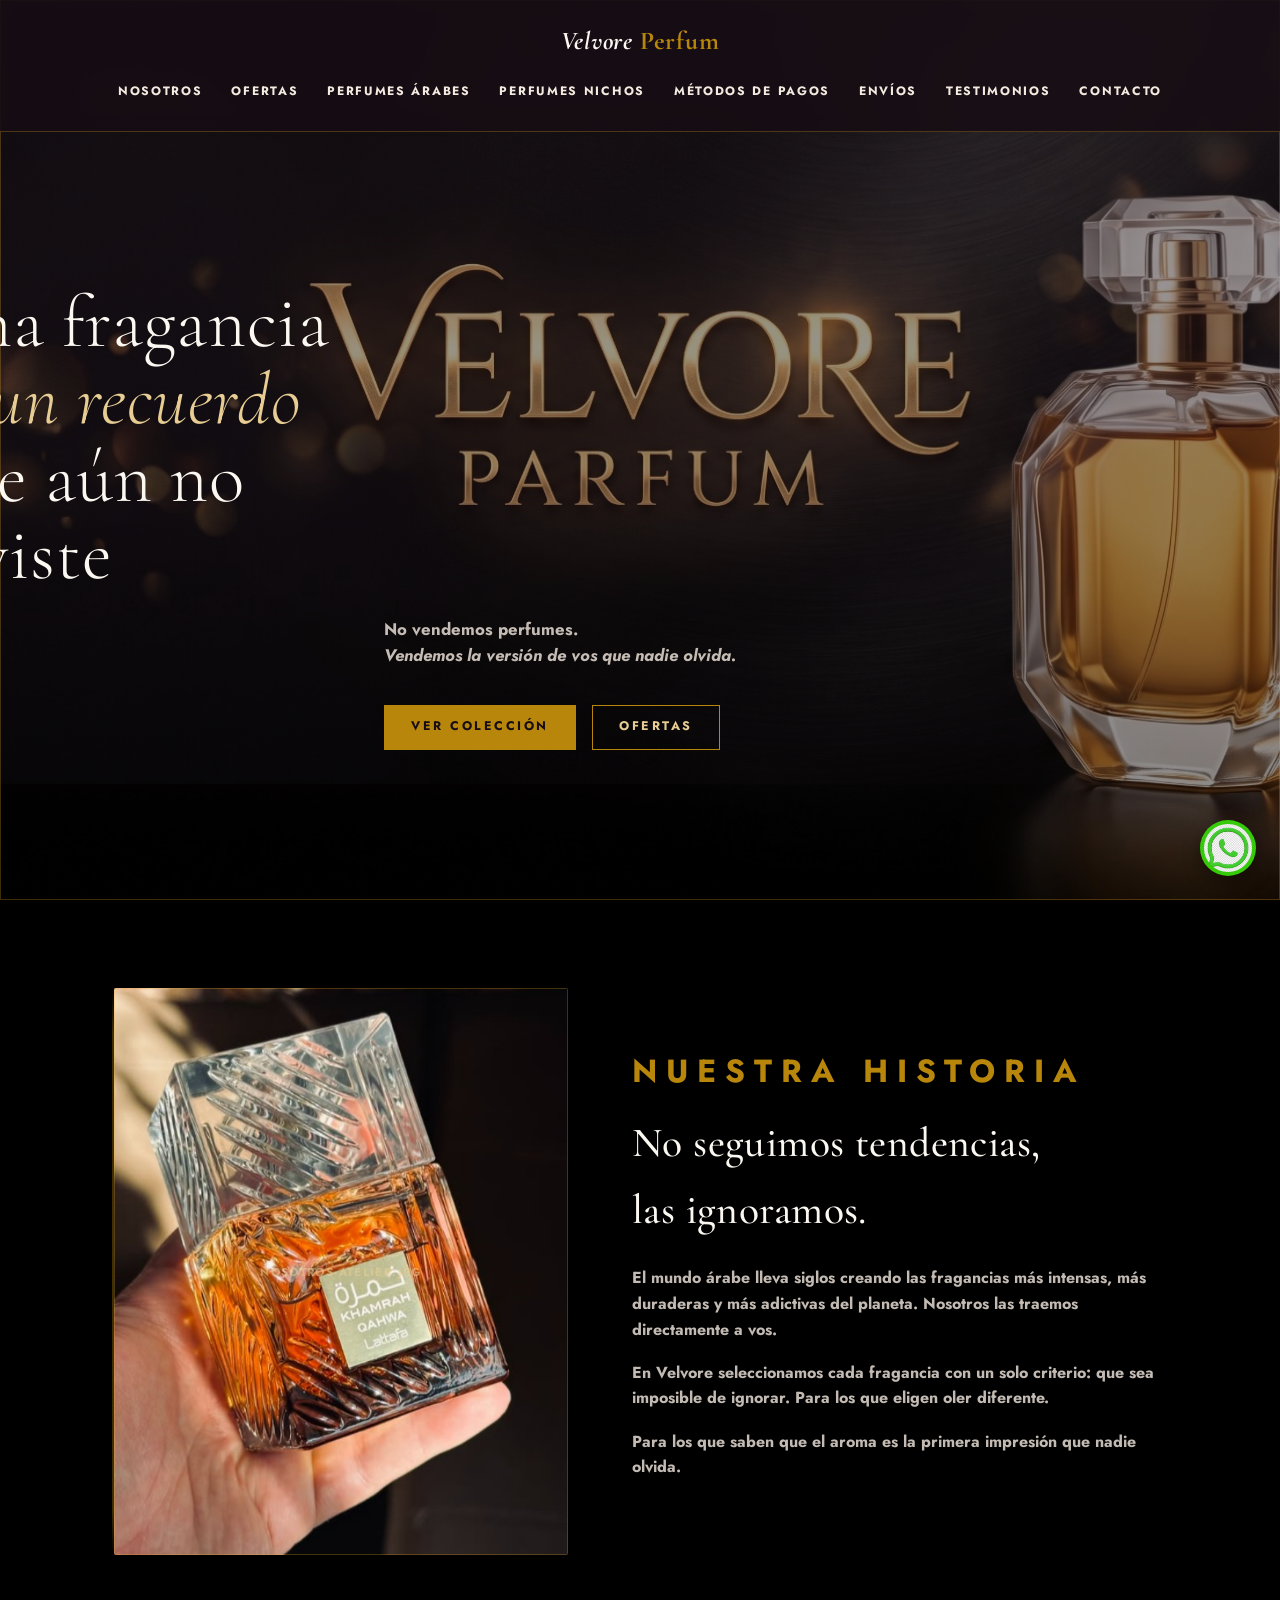
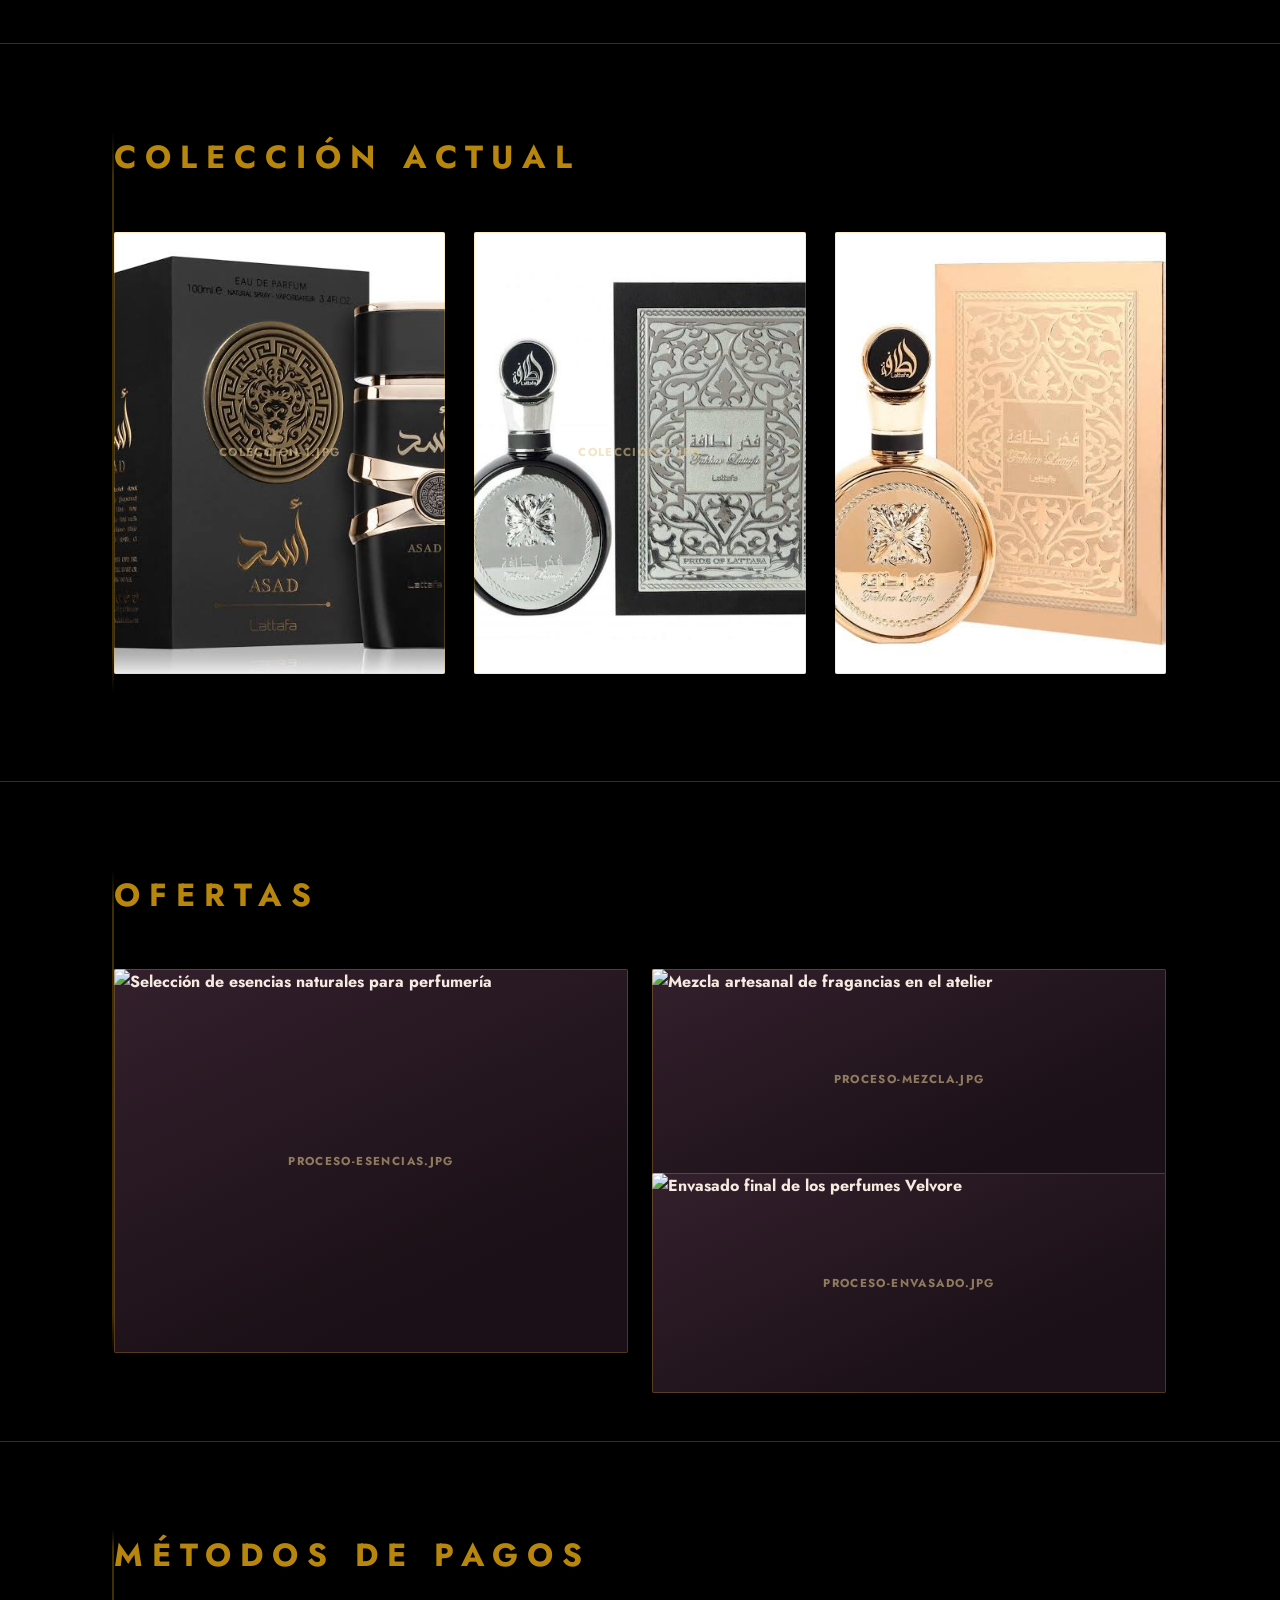
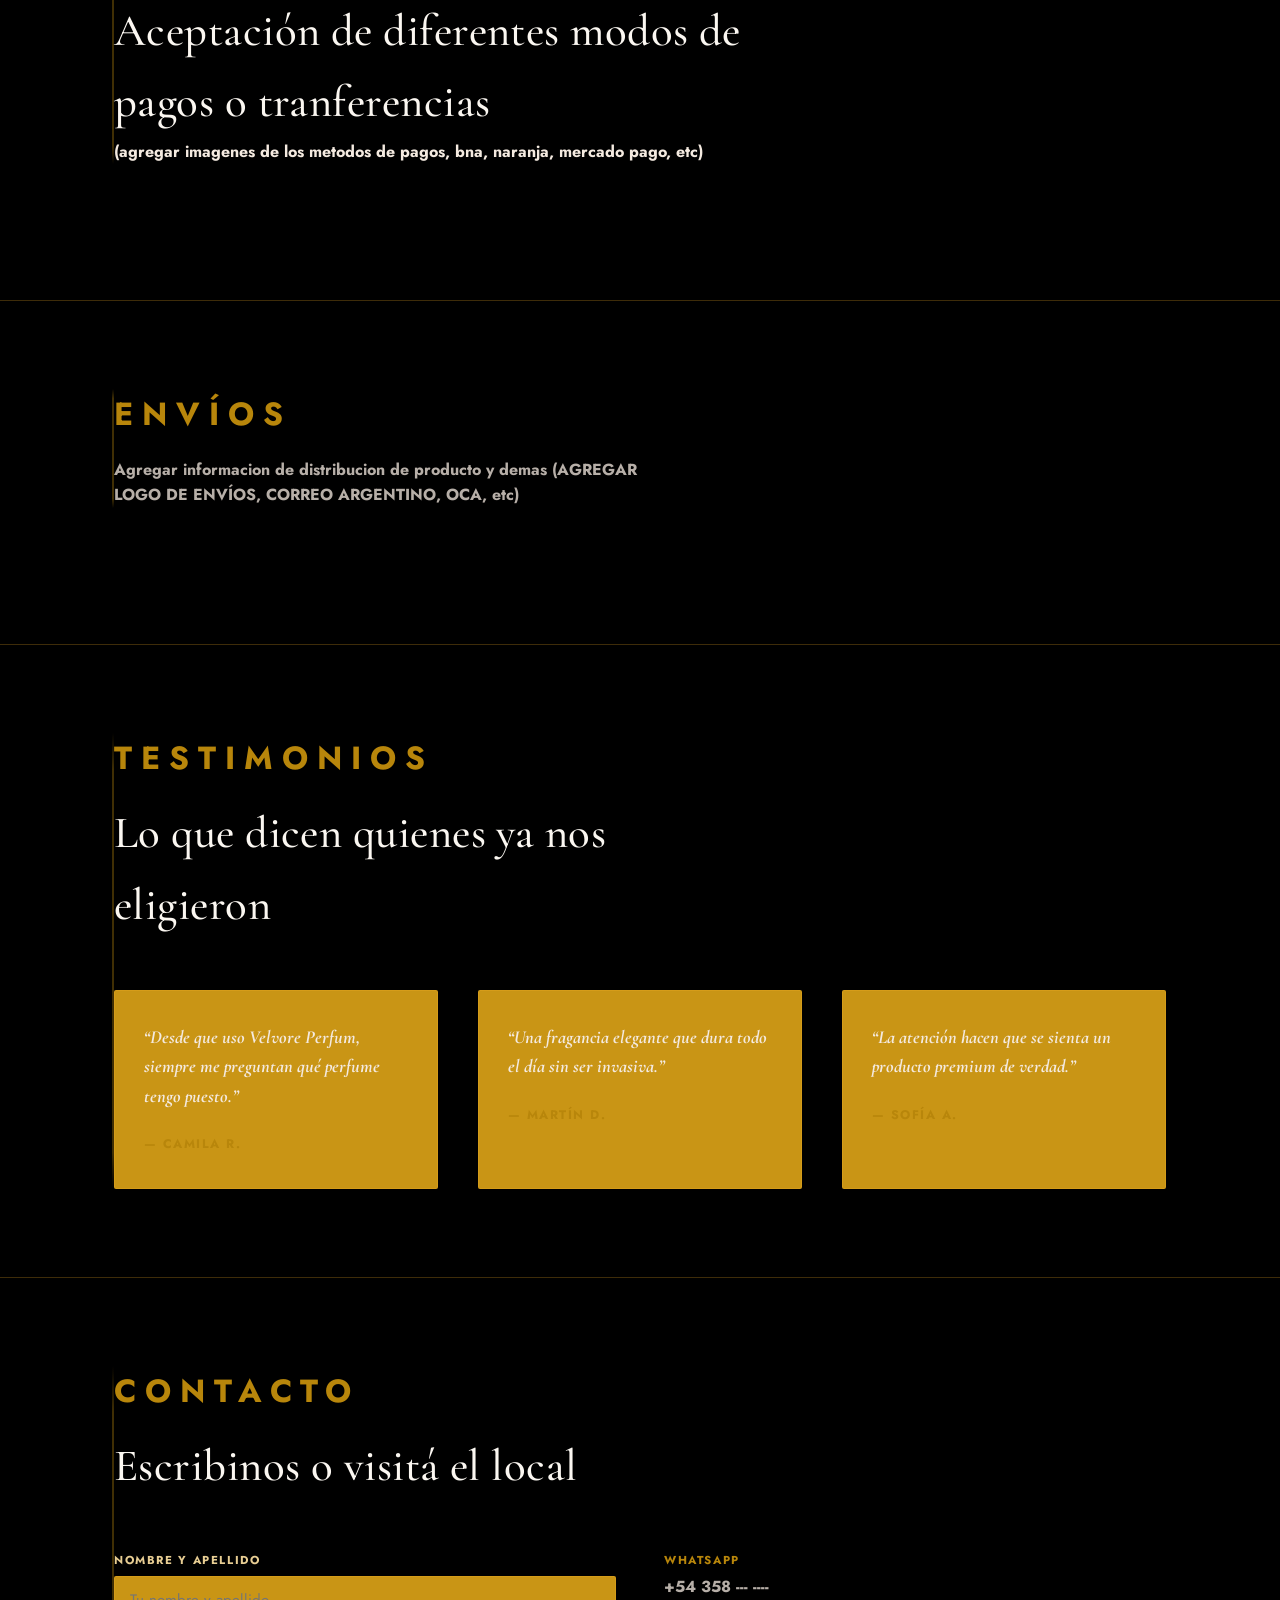
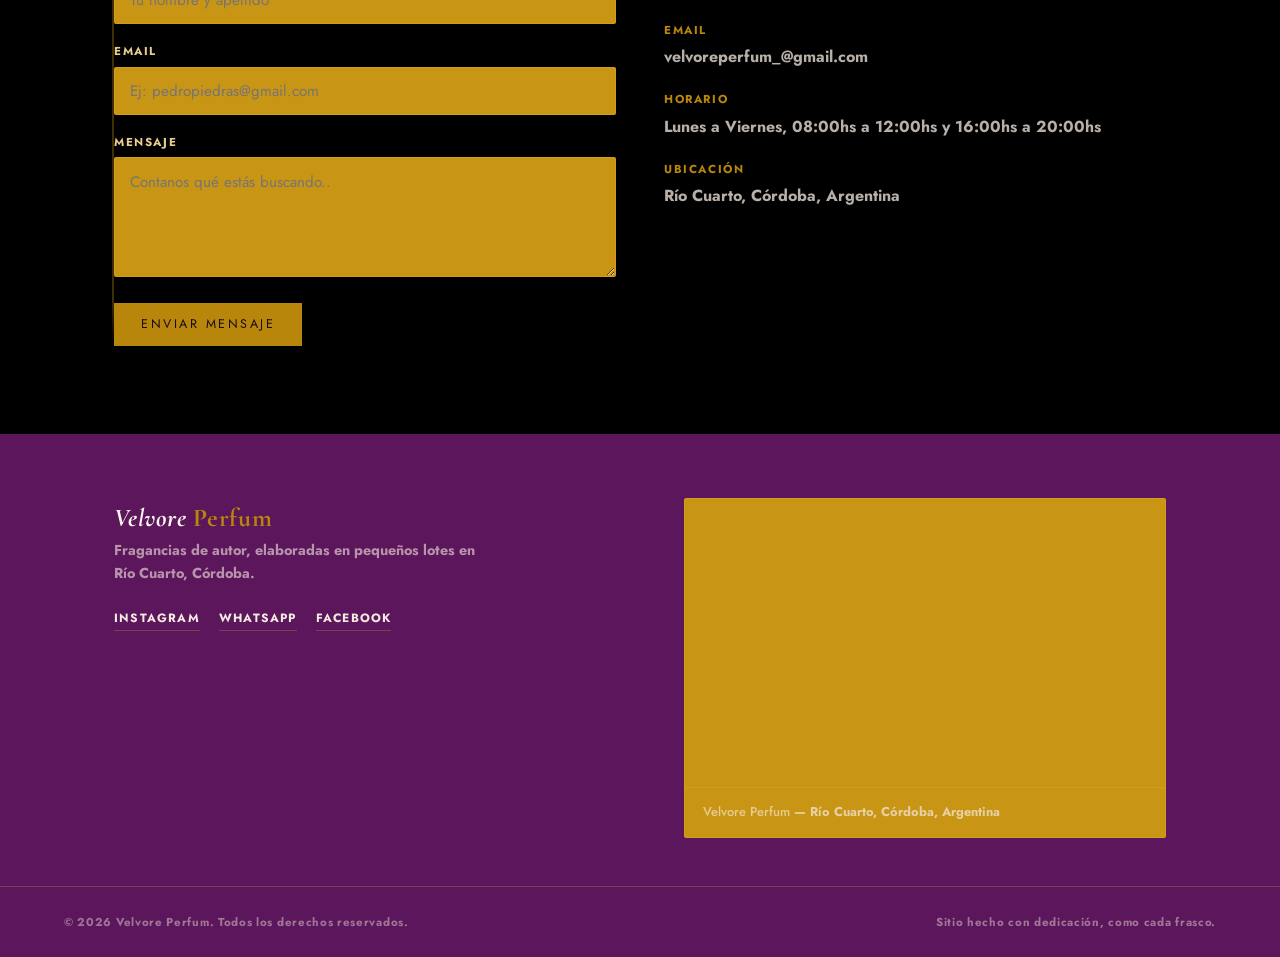
==== commit 2f2ad2e4: "Add files via upload Upgrade v2 de velvore perfum. Se actualizaron secciones, titulo, enlaces, imag" ====
--- a/index.html
+++ b/index.html
@@ -28,10 +28,8 @@
             <li><a href="#perfumes-nichos">Perfumes Nichos</a></li>
             <li><a href="#meotodos-de-pagos">Métodos de Pagos</a></li>
             <li><a href="#envios">Envíos</a></li>
+            <li><a href="#testimonios">Testimonios</a></li>
             <li><a href="#contacto">Contacto</a></li>
-            <li><a href="#coleccion">Colección</a></li>
-            <li><a href="#arte">Elaboración</a></li>
-            <li><a href="#testimonios">Testimonios</a></li>
           </ul>
         </div>
       </nav>
@@ -50,7 +48,7 @@
         <p><b><b>No vendemos perfumes.<br><b><em>Vendemos la versión de vos que nadie olvida.</em></b></p>
         <div class="hero-actions">
           <a href="#coleccion" class="btn solid">Ver colección</a>
-          <a href="#nosotros" class="btn">Nuestra historia</a>
+          <a href="#nosotros" class="btn">Ofertas</a>
         </div>
       </div>
     </section>
@@ -70,7 +68,7 @@
             <p>En Velvore seleccionamos cada fragancia con un solo criterio: que sea imposible de ignorar.
                 Para los que eligen oler diferente.</p>
             <p>Para los que saben que el aroma es la primera impresión que nadie olvida.</p>
-            <a href="#contacto" class="btn" style="margin-top:0.8rem;">Conocé más</a>
+            <!--<a href="#contacto" class="btn" style="margin-top:0.8rem;">Conocé más</a>-->
           </div>
         </div>
       </div>
@@ -82,58 +80,77 @@
         <div class="thread"></div>
         <div class="section-head reveal">
           <span class="eyebrow">Colección actual</span>
-          <h2>Tres firmas, un mismo cuidado</h2>
-          <p>Cada fragancia fue diseñada como una pieza única, pensada para acompañar distintos momentos del día y del carácter.</p>
         </div>
         <div class="collection-grid reveal">
           <article class="product-card">
             <div class="img-frame" data-label="coleccion-1.jpg">
               <img class="ph" src="images/perfumeArabe2.png" alt="Perfume Velvore Noire, frasco negro y dorado">
             </div>
+            <!--
             <h3>Velvore Noire</h3>
             <span class="price">$ ---- </span>
-            <p class="desc">Notas de ámbar, cuero y vainilla. Intensa y envolvente.</p>
+            <p class="desc">Notas de ámbar, cuero y vainilla. Intensa y envolvente.</p>-->
           </article>
           <article class="product-card">
             <div class="img-frame" data-label="coleccion-2.jpg">
               <img class="ph" src="images/perfumeArabe3.jpg" alt="Perfume Velvore Ivoire, frasco claro">
             </div>
+            <!--
             <h3>Velvore Ivoire</h3>
             <span class="price">$ ---- </span>
-            <p class="desc">Flor de azahar, almizcle blanco y un toque cítrico.</p>
+            <p class="desc">Flor de azahar, almizcle blanco y un toque cítrico.</p>-->
           </article>
           <article class="product-card">
             <div class="img-frame" data-label="coleccion-3.jpg">
               <img class="ph" src="images/perfumeArabe4.png" alt="Perfume Velvore Rouge, frasco rojo intenso">
             </div>
-            <h3>Velvore Rouge</h3>
-            <span class="price">$ ---- </span>
-            <p class="desc">Rosa turca, pimienta rosa y maderas cálidas.</p>
           </article>
         </div>
       </div>
     </section>
 
     <!-- ============ EL ARTE DE LA FRAGANCIA (galería de 3) ============ -->
-    <section id="arte">
-      <div class="container" style="position:relative;">
-        <div class="thread"></div>
-        <div class="section-head reveal">
-          <span class="eyebrow">Elaboración</span>
-          <h2>El arte detrás de cada frasco</h2>
-          <p>Desde la selección de esencias hasta el envasado final, cada paso se cuida con la misma dedicación.</p>
+    <section id="ofertas">
+      <div class="container" style="position:relative;">
+        <div class="thread"></div>
+        <div class="section-head reveal">
+          <span class="eyebrow">OFERTAS</span>
+          <h2></h2>
         </div>
         <div class="craft-grid reveal">
           <div class="img-frame" data-label="proceso-esencias.jpg">
-            <img class="ph" src="images/esenciasPerfumes1.jpg" alt="Selección de esencias naturales para perfumería">
+            <img class="ph" src="" alt="Selección de esencias naturales para perfumería">
           </div>
           <div class="img-frame" data-label="proceso-mezcla.jpg">
-            <img class="ph" src="images/mexclaArtesanal.png" alt="Mezcla artesanal de fragancias en el atelier">
+            <img class="ph" src="" alt="Mezcla artesanal de fragancias en el atelier">
           </div>
           <div class="img-frame" data-label="proceso-envasado.jpg">
-            <img class="ph" src="images/envasadoPerfume.png" alt="Envasado final de los perfumes Velvore">
-          </div>
-        </div>
+            <img class="ph" src="" alt="Envasado final de los perfumes Velvore">
+          </div>
+        </div>
+      </div>
+    </section>
+
+    <!-- ============ METODOS DE PAGOS ============ -->
+    <section id="metodos-de-pagos">
+      <div class="container" style="position:relative;">
+        <div class="thread"></div>
+        <div class="section-head reveal">
+          <span class="eyebrow">MÉTODOS DE PAGOS</span>
+          <h2>Aceptación de diferentes modos de pagos o tranferencias</h2>
+         (agregar imagenes de los metodos de pagos, bna, naranja, mercado pago, etc)  
+      </div>
+    </section>
+
+        <!-- ============ METODOS DE PAGOS ============ -->
+    <section id="metodos-de-pagos">
+      <div class="container" style="position:relative;">
+        <div class="thread"></div>
+        <div class="section-head reveal">
+          <span class="eyebrow">ENVÍOS</span>
+          <p>Agregar informacion de distribucion de producto y demas
+            (AGREGAR LOGO DE ENVÍOS, CORREO ARGENTINO, OCA, etc)
+          </p>  
       </div>
     </section>
 
@@ -249,12 +266,12 @@
 
     <!-- Botón flotante de WhatsApp -->
   <a
-    href="https://wa.me/5493585103101?text=Hola%20quiero%20chupar%20la%20pija%20y%20vender%20crack%20men,%20info..." class="whatsapp-float"
+    href="https://wa.me/5493585103101?text=Hola!%Quiero%más%información%sobre%su%catálogo%por%favor..." class="whatsapp-float"
     target="_blank"
     rel="noopener"
     aria-label="Chatear por WhatsApp">
   
-    <img src="" alt="Icono de WhatsApp">
+    <img src="images/icono-whatsapp.png" alt="Icono de WhatsApp">
   </a>
   </body>
 </html>
--- a/css/style.css
+++ b/css/style.css
@@ -1,4 +1,4 @@
-  /* ============ TOKENS ============ */
+/* ============ TOKENS ============ */
   :root{
     --bg:            #000000;
     --bg-alt:        #5c165c;
@@ -17,394 +17,442 @@
     --pad: clamp(1.25rem, 5vw, 4rem);
   }
 
-  *{ box-sizing:border-box; margin:0; padding:0; }
-  html{ scroll-behavior:smooth; }
-
-  body{
-    background:var(--bg);
-    color:var(--cream);
-    font-family:var(--body);
-    font-weight:300;
-    line-height:1.6;
-    overflow-x:hidden;
+*{ box-sizing:border-box; margin:0; padding:0; }
+html{ scroll-behavior:smooth; }
+
+body{
+  background:var(--bg);
+  color:var(--cream);
+  font-family:var(--body);
+  font-weight:300;
+  line-height:1.6;
+  overflow-x:hidden;
+}
+
+img{ max-width:100%; display:block; }
+a{ color:inherit; text-decoration:none; }
+ul{ list-style:none; }
+
+h2,h3,.display{
+  font-family:var(--display);
+  font-weight:500;
+  color:var(--ivory);
+  letter-spacing:0.01em;
+}
+
+h1{
+  font-family:var(--display);
+  font-weight:100;
+  color:var(--ivory);
+  letter-spacing:0.01em;
+}
+.hero-content h1{
+  font-size:clamp(1.5rem, 4.5vw, 2.2rem);
+  line-height:1.1;
+  margin-bottom:1.4rem;
+  margin-left: -90%;   /* correlo más hacia la izquierda */
+  max-width:90%;         /* opcional: si el texto es muy ancho y tapa igual la imagen */
+  border-style: none;
+}
+
+.eyebrow{
+  font-family:var(--body);
+  font-size:2rem;
+  letter-spacing:0.28em;
+  text-transform:uppercase;
+  color:var(--gold);
+}
+
+.container{
+  max-width:var(--max);
+  margin:0 auto;
+  padding-left:var(--pad);
+  padding-right:var(--pad);
+}
+
+.btn{
+  display:inline-block;
+  font-family:var(--body);
+  font-size:0.78rem;
+  letter-spacing:0.2em;
+  text-transform:uppercase;
+  padding:0.95em 2.1em;
+  border:1px solid var(--gold);
+  color:var(--gold-soft);
+  background:transparent;
+  transition:background .35s ease, color .35s ease, border-color .35s ease;
+  cursor:pointer;
+}
+.btn:hover, .btn:focus-visible{
+  background:var(--gold);
+  color:#170D14;
+}
+.btn.solid{
+  background:var(--gold);
+  color:#170D14;
+}
+.btn.solid:hover{ background:var(--gold-soft); border-color:var(--gold-soft); }
+
+:focus-visible{ outline:2px solid var(--gold-soft); outline-offset:3px; }
+
+/* ============ IMAGE PLACEHOLDER ============
+   Reemplazá el atributo src="" de cada <img class="ph"> por la ruta
+   real de tu imagen (ej: src="images/coleccion-1.jpg").
+   Mientras no haya imagen, se ve un degradé sutil con el nombre. */
+.img-frame{
+  position:relative;
+  overflow:hidden;
+  background:linear-gradient(155deg, #2b1a26, #170D14 70%);
+}
+.img-frame img.ph{
+  width:100%; height:100%;
+  object-fit:cover;
+  background:linear-gradient(155deg, #33202c, #1b1017 75%);
+}
+.img-frame::after{
+  content: attr(data-label);
+  position:absolute;
+  inset:0;
+  display:flex;
+  align-items:center;
+  justify-content:center;
+  text-align:center;
+  padding:1rem;
+  font-family:var(--body);
+  font-size:0.72rem;
+  letter-spacing:0.12em;
+  text-transform:uppercase;
+  color:rgba(231,205,147,0.55);
+  border:1px solid var(--line);
+  pointer-events:none;
+}
+
+/* ============ SIGNATURE: hilo dorado ============ */
+.thread{
+  position:absolute;
+  left:calc(var(--pad) - 2px);
+  top:0;
+  bottom:0;
+  width:2px;
+  background:linear-gradient(to bottom, transparent, var(--gold) 8%, var(--gold) 92%, transparent);
+  opacity:0.35;
+  display:none;
+}
+@media(min-width:900px){
+  .thread{ display:block; }
+}
+
+/* ============ HEADER / NAV ============ */
+header{
+  position:fixed;
+  top:0; left:0; right:0;
+  z-index:100;
+  background:rgba(23,13,20,0.85);
+  backdrop-filter:blur(8px);
+  border-bottom:1px solid var(--line);
+}
+.nav{
+  display:flex;
+  flex-direction:column;
+  align-items:center;
+  gap:0.9rem;
+  padding-top:1.3rem;
+  padding-bottom:1rem;
+}
+.logo, .logoperfume{
+  font-family:var(--display);
+  font-style:italic;
+  font-size:1.6rem;
+  color:var(--ivory);
+  letter-spacing:0.03em;
+  text-align:center;
+}
+.logo span, .logoperfume span{ color:var(--gold); font-style:normal; }
+
+/* ---- Carrusel de navegación (debajo del título) ---- */
+.nav-carousel{
+  position:relative;
+  width:100%;
+  /* difumina los bordes para sugerir que la lista se puede deslizar */
+  -webkit-mask-image:linear-gradient(to right, transparent 0, #000 40px, #000 calc(100% - 40px), transparent 100%);
+  mask-image:linear-gradient(to right, transparent 0, #000 40px, #000 calc(100% - 40px), transparent 100%);
+}
+
+.nav-links{
+  display:flex;
+  gap:1.8rem;
+  font-size:0.76rem;
+  letter-spacing:0.14em;
+  text-transform:uppercase;
+  list-style:none;
+  overflow-x:auto;
+  scroll-snap-type:x proximity;
+  -webkit-overflow-scrolling:touch;
+  scrollbar-width:none;
+  padding:0.35rem 2.5rem 0.6rem;
+  cursor:grab;
+}
+.nav-links.dragging{ cursor:grabbing; scroll-snap-type:none; }
+.nav-links::-webkit-scrollbar{ display:none; }
+.nav-links li{ flex:0 0 auto; scroll-snap-align:start; }
+.nav-links a{
+  position:relative;
+  padding-bottom:4px;
+  white-space:nowrap;
+  display:inline-block;
+}
+.nav-links a::after{
+  content:'';
+  position:absolute;
+  left:0; bottom:0;
+  width:0; height:1px;
+  background:var(--gold);
+  transition:width .3s ease;
+}
+.nav-links a:hover::after{ width:100%; }
+
+/* El menú hamburguesa ya no se usa: la lista es carrusel en todos los tamaños */
+.menu-toggle{ display:none; }
+.mobile-menu{ display:none !important; }
+
+/* ============ HERO ============ */
+.hero{
+  position:relative;
+  min-height:100svh;
+  display:flex;
+  align-items:center;
+  padding-top:6rem;
+  padding-bottom:4rem;
+}
+.hero-bg{
+  position:absolute; inset:0;
+  z-index:-1;
+}
+.hero-bg img.ph{ width:100%; height:100%; object-fit:cover; opacity:0.55; }
+.hero-bg::before{
+  content:'';
+  position:absolute; inset:0;
+  background:linear-gradient(180deg, rgba(23,13,20,0.55) 0%, rgba(23,13,20,0.75) 55%, var(--bg) 100%);
+}
+
+.hero-content{ max-width:640px; }
+.hero-content .eyebrow{ margin-bottom:1.2rem; display:block; }
+.hero-content h1{
+  font-size:clamp(2.6rem, 8vw, 4.6rem);
+  line-height:1.05;
+  margin-bottom:1.4rem;
+}
+.hero-content h1 em{ color:var(--gold-soft); font-style:italic; }
+.hero-content p{
+  font-size:1.05rem;
+  color:rgba(244,234,224,0.8);
+  max-width:36ch;
+  margin-bottom:2.2rem;
+}
+.hero-actions{ display:flex; gap:1rem; flex-wrap:wrap; }
+
+/* ============ SECTION GENERICO ============ */
+section{
+  position:relative;
+  padding:5.5rem 0;
+  border-bottom:1px solid var(--line);
+}
+.section-head{
+  max-width:640px;
+  margin-bottom:3rem;
+}
+.section-head .eyebrow{ display:block; margin-bottom:0.9rem; }
+.section-head h2{ font-size:clamp(2rem, 5vw, 2.8rem); }
+.section-head p{ margin-top:1rem; color:rgba(244,234,224,0.75); max-width:52ch; }
+
+/* ---- Sobre nosotros ---- */
+.about-grid{
+  display:grid;
+  gap:2.5rem;
+  grid-template-columns:1fr;
+  align-items:center;
+}
+.about-grid .img-frame{ aspect-ratio:4/5; border-radius:2px; }
+.about-text p{ color:rgba(244,234,224,0.8); margin-bottom:1.1rem; max-width:48ch; }
+@media(min-width:800px){
+  .about-grid{ grid-template-columns:0.85fr 1fr; gap:4rem; }
+}
+
+/* ---- Colección (grid de 3 imagenes) ---- */
+.collection-grid{
+  display:grid;
+  grid-template-columns:1fr;
+  gap:2.5rem;
+}
+@media(min-width:640px){
+  .collection-grid{ grid-template-columns:repeat(3,1fr); gap:1.8rem; }
+}
+.product-card .img-frame{ aspect-ratio:3/4; margin-bottom:1.2rem; border-radius:2px; }
+.product-card h3{ font-size:1.4rem; margin-bottom:0.3rem; }
+.product-card .price{ color:var(--gold-soft); font-family:var(--body); font-size:0.85rem; letter-spacing:0.08em; }
+.product-card p.desc{ font-size:0.9rem; color:rgba(244,234,224,0.65); margin-top:0.5rem; }
+
+/* ---- El arte de la fragancia (galeria de 3) ---- */
+.craft-grid{
+  display:grid;
+  grid-template-columns:1fr;
+  gap:1.5rem;
+}
+@media(min-width:700px){
+  .craft-grid{
+    grid-template-columns:repeat(6,1fr);
+    grid-auto-rows:180px;
   }
-
-  img{ max-width:100%; display:block; }
-  a{ color:inherit; text-decoration:none; }
-  ul{ list-style:none; }
-
-  h1,h2,h3,.display{
-    font-family:var(--display);
-    font-weight:500;
-    color:var(--ivory);
-    letter-spacing:0.01em;
+  .craft-grid .img-frame:nth-child(1){ grid-column:span 3; grid-row:span 2; }
+  .craft-grid .img-frame:nth-child(2){ grid-column:span 3; grid-row:span 1; }
+  .craft-grid .img-frame:nth-child(3){ grid-column:span 3; grid-row:span 1; }
+}
+.craft-grid .img-frame{ border-radius:2px; min-height:220px; }
+
+/* ---- Testimonios ---- */
+.testimonial-grid{
+  display:grid;
+  grid-template-columns:1fr;
+  gap:2.5rem;
+}
+@media(min-width:800px){
+  .testimonial-grid{ grid-template-columns:repeat(3,1fr); }
+}
+.testimonial{
+  background:var(--bg-card);
+  border:1px solid var(--line);
+  padding:2rem 1.8rem;
+  border-radius:2px;
+}
+.testimonial p{ font-family:var(--display); font-style:italic; font-size:1.15rem; color:var(--cream); margin-bottom:1.2rem; }
+.testimonial .who{ font-size:0.78rem; letter-spacing:0.12em; text-transform:uppercase; color:var(--gold); }
+
+/* ---- Contacto ---- */
+.contact-grid{
+  display:grid;
+  grid-template-columns:1fr;
+  gap:3rem;
+}
+@media(min-width:800px){
+  .contact-grid{ grid-template-columns:1fr 1fr; }
+}
+form{ display:flex; flex-direction:column; gap:1.1rem; }
+label{ font-size:0.72rem; letter-spacing:0.14em; text-transform:uppercase; color:var(--gold-soft); margin-bottom:0.4rem; display:block; }
+input, textarea{
+  width:100%;
+  background:var(--bg-card);
+  border:1px solid var(--line);
+  color:var(--cream);
+  font-family:var(--body);
+  font-size:0.95rem;
+  padding:0.8em 1em;
+  border-radius:2px;
+}
+input:focus, textarea:focus{ border-color:var(--gold); }
+textarea{ resize:vertical; min-height:120px; }
+
+.contact-info p{ color:rgba(244,234,224,0.75); margin-bottom:0.6rem; }
+.contact-info .label{ color:var(--gold); font-size:0.72rem; letter-spacing:0.14em; text-transform:uppercase; display:block; margin:1.3rem 0 0.3rem; }
+.contact-info .label:first-child{ margin-top:0; }
+
+/* ============ FOOTER ============ */
+footer{
+  background:var(--bg-alt);
+  padding-top:4rem;
+}
+.footer-top{
+  display:grid;
+  grid-template-columns:1fr;
+  gap:2.5rem;
+  padding-bottom:3rem;
+}
+@media(min-width:800px){
+  .footer-top{ grid-template-columns:1.1fr 1fr; align-items:start; }
+}
+.footer-brand .logo{ margin-bottom:1rem; }
+.footer-brand p{ color:rgba(244,234,224,0.6); max-width:38ch; font-size:0.9rem; }
+.footer-social{ display:flex; gap:1.2rem; margin-top:1.5rem; }
+.footer-social a{
+  font-size:0.75rem; letter-spacing:0.1em; text-transform:uppercase;
+  border-bottom:1px solid var(--line); padding-bottom:2px;
+}
+
+/* mapa */
+.map-wrap{
+  border:1px solid var(--line);
+  border-radius:2px;
+  overflow:hidden;
+  background:var(--bg-card);
+}
+.map-wrap iframe{
+  width:100%;
+  height:280px;
+  border:0;
+  filter:grayscale(0.4) invert(0.92) contrast(0.9);
+}
+.map-label{
+  padding:0.9rem 1.1rem;
+  font-size:0.8rem;
+  color:rgba(244,234,224,0.7);
+  border-top:1px solid var(--line);
+}
+.map-label strong{ color:var(--gold-soft); font-weight:500; }
+
+.footer-bottom{
+  border-top:1px solid var(--line);
+  padding:1.6rem var(--pad);
+  display:flex;
+  flex-wrap:wrap;
+  gap:0.8rem;
+  justify-content:space-between;
+  font-size:0.72rem;
+  letter-spacing:0.06em;
+  color:rgba(244,234,224,0.45);
+}
+
+/* ============ REVEAL ON SCROLL ============ */
+.reveal{ opacity:0; transform:translateY(18px); transition:opacity .8s ease, transform .8s ease; }
+.reveal.in{ opacity:1; transform:translateY(0); }
+
+@media (prefers-reduced-motion: reduce){
+  html{ scroll-behavior:auto; }
+  .reveal{ opacity:1; transform:none; transition:none; }
+  .nav-links a::after{ transition:none; }
+}
+
+/* ============ BOTÓN FLOTANTE WHATSAPP ============ */
+.whatsapp-float{
+  position:fixed;
+  bottom:1.5rem;
+  right:1.5rem;
+  z-index:200;
+  width:56px;
+  height:56px;
+  border-radius:50%;
+  background:#35cb08;
+  color:#FFFFFF;
+  display:flex;
+  align-items:center;
+  justify-content:center;
+  box-shadow:0 6px 18px rgba(0,0,0,0.35);
+  transition:transform .25s ease, box-shadow .25s ease;
+}
+
+.whatsapp-float svg, .whatsapp-float img{ 
+  width:85%; 
+  height:85%;
+  border-radius:50%;
+}
+
+.whatsapp-float:hover{
+  transform:scale(1.08);
+  box-shadow:0 8px 22px rgba(0,0,0,0.45);
+}
+
+@media(max-width:500px){
+  .whatsapp-float{
+    width:50px; height:50px;
+    bottom:1rem; right:1rem;
   }
-
-  h1{
-    padding-top: 65%;
-  }
-
-  .eyebrow{
-    font-family:var(--body);
-    font-size:0.72rem;
-    letter-spacing:0.28em;
-    text-transform:uppercase;
-    color:var(--gold);
-  }
-
-  .container{
-    max-width:var(--max);
-    margin:0 auto;
-    padding-left:var(--pad);
-    padding-right:var(--pad);
-  }
-
-  .btn{
-    display:inline-block;
-    font-family:var(--body);
-    font-size:0.78rem;
-    letter-spacing:0.2em;
-    text-transform:uppercase;
-    padding:0.95em 2.1em;
-    border:1px solid var(--gold);
-    color:var(--gold-soft);
-    background:transparent;
-    transition:background .35s ease, color .35s ease, border-color .35s ease;
-    cursor:pointer;
-  }
-  .btn:hover, .btn:focus-visible{
-    background:var(--gold);
-    color:#170D14;
-  }
-  .btn.solid{
-    background:var(--gold);
-    color:#170D14;
-  }
-  .btn.solid:hover{ background:var(--gold-soft); border-color:var(--gold-soft); }
-
-  :focus-visible{ outline:2px solid var(--gold-soft); outline-offset:3px; }
-
-  /* ============ IMAGE PLACEHOLDER ============
-     Reemplazá el atributo src="" de cada <img class="ph"> por la ruta
-     real de tu imagen (ej: src="images/coleccion-1.jpg").
-     Mientras no haya imagen, se ve un degradé sutil con el nombre. */
-  .img-frame{
-    position:relative;
-    overflow:hidden;
-    background:linear-gradient(155deg, #2b1a26, #170D14 70%);
-  }
-  .img-frame img.ph{
-    width:100%; height:100%;
-    object-fit:contain;
-    background:linear-gradient(155deg, #33202c, #1b1017 75%);
-  }
-  .img-frame::after{
-    content: attr(data-label);
-    position:absolute;
-    inset:0;
-    display:flex;
-    align-items:center;
-    justify-content:center;
-    text-align:center;
-    padding:1rem;
-    font-family:var(--body);
-    font-size:0.72rem;
-    letter-spacing:0.12em;
-    text-transform:uppercase;
-    color:rgba(231,205,147,0.55);
-    border:1px solid var(--line);
-    pointer-events:none;
-  }
-
-  /* ============ SIGNATURE: hilo dorado ============ */
-  .thread{
-    position:absolute;
-    left:calc(var(--pad) - 2px);
-    top:0;
-    bottom:0;
-    width:2px;
-    background:linear-gradient(to bottom, transparent, var(--gold) 8%, var(--gold) 92%, transparent);
-    opacity:0.35;
-    display:none;
-  }
-  @media(min-width:900px){
-    .thread{ display:block; }
-  }
-
-  /* ============ HEADER / NAV ============ */
-  header{
-    position:fixed;
-    top:0; left:0; right:0;
-    z-index:100;
-    background:rgba(23,13,20,0.85);
-    backdrop-filter:blur(8px);
-    border-bottom:1px solid var(--line);
-  }
-  .nav{
-    display:flex;
-    align-items:center;
-    justify-content:space-between;
-    padding-top:1rem;
-    padding-bottom:1rem;
-  }
-  .logo{
-    font-family:var(--display);
-    font-style:italic;
-    font-size:1.5rem;
-    color:var(--ivory);
-    letter-spacing:0.03em;
-  }
-  .logo span{ color:var(--gold); font-style:normal; }
-
-  .nav-links{
-    display:none;
-    gap:2.2rem;
-    font-size:0.78rem;
-    letter-spacing:0.18em;
-    text-transform:uppercase;
-  }
-  .nav-links a{
-    position:relative;
-    padding-bottom:4px;
-  }
-  .nav-links a::after{
-    content:'';
-    position:absolute;
-    left:0; bottom:0;
-    width:0; height:1px;
-    background:var(--gold);
-    transition:width .3s ease;
-  }
-  .nav-links a:hover::after{ width:100%; }
-
-  @media(min-width:800px){
-    .nav-links{ display:flex; }
-    .menu-toggle{ display:none; }
-  }
-
-  .menu-toggle{
-    background:none; border:none;
-    color:var(--ivory);
-    font-size:1.6rem;
-    line-height:1;
-    cursor:pointer;
-  }
-
-  .mobile-menu{
-    display:none;
-    flex-direction:column;
-    gap:1.2rem;
-    padding:1.5rem var(--pad) 2rem;
-    border-top:1px solid var(--line);
-    font-size:0.9rem;
-    letter-spacing:0.14em;
-    text-transform:uppercase;
-  }
-  .mobile-menu.open{ display:flex; }
-  @media(min-width:800px){ .mobile-menu{ display:none !important; } }
-
-  /* ============ HERO ============ */
-  .hero{
-    position:relative;
-    min-height:100svh;
-    display:flex;
-    align-items:center;
-    padding-top:6rem;
-    padding-bottom:4rem;
-  }
-  .hero-bg{
-    position:absolute; inset:0;
-    z-index:-1;
-  }
-  .hero-bg img.ph{ width:100%; height:100%; object-fit:cover; opacity:0.55; }
-  .hero-bg::before{
-    content:'';
-    position:absolute; inset:0;
-    background:linear-gradient(180deg, rgba(23,13,20,0.55) 0%, rgba(23,13,20,0.75) 55%, var(--bg) 100%);
-  }
-
-  .hero-content{ max-width:640px; }
-  .hero-content .eyebrow{ margin-bottom:1.2rem; display:block; }
-  .hero-content h1{
-    font-size:clamp(2rem, 2vw, 2.5rem);
-    line-height:1.05;
-    opacity: 0.95;
-    margin-bottom:1.4rem;
-  }
-  .hero-content h1 em{ color:var(--gold-soft); font-style:italic; }
-  .hero-content p{
-    font-size:1.05rem;
-    color:rgba(244,234,224,0.8);
-    max-width:36ch;
-    margin-bottom:2.2rem;
-  }
-  .hero-actions{ display:flex; gap:1rem; flex-wrap:wrap; }
-
-  /* ============ SECTION GENERICO ============ */
-  section{
-    position:relative;
-    padding:5.5rem 0;
-    border-bottom:1px solid var(--line);
-  }
-  .section-head{
-    max-width:640px;
-    margin-bottom:3rem;
-  }
-  .section-head .eyebrow{ display:block; margin-bottom:0.9rem; }
-  .section-head h2{ font-size:clamp(2rem, 5vw, 2.8rem); }
-  .section-head p{ margin-top:1rem; color:rgba(244,234,224,0.75); max-width:52ch; }
-
-  /* ---- Sobre nosotros ---- */
-  .about-grid{
-    display:grid;
-    gap:2.5rem;
-    grid-template-columns:1fr;
-    align-items:center;
-  }
-  .about-grid .img-frame{ aspect-ratio:4/3; border-radius:2px; }
-  .about-text p{ color:rgba(244,234,224,0.8); margin-bottom:1.1rem; max-width:48ch; }
-  @media(min-width:800px){
-    .about-grid{ grid-template-columns:0.85fr 1fr; gap:4rem; }
-  }
-
-  /* ---- Colección (grid de 3 imagenes) ---- */
-  .collection-grid{
-    display:grid;
-    grid-template-columns:1fr;
-    gap:2.5rem;
-  }
-  @media(min-width:640px){
-    .collection-grid{ grid-template-columns:repeat(3,1fr); gap:1.8rem; }
-  }
-  .product-card .img-frame{ aspect-ratio:4/5; margin-bottom:1.2rem; border-radius:2px; }
-  .product-card h3{ font-size:1.4rem; margin-bottom:0.3rem; }
-  .product-card .price{ color:var(--gold-soft); font-family:var(--body); font-size:0.85rem; letter-spacing:0.08em; }
-  .product-card p.desc{ font-size:0.9rem; color:rgba(244,234,224,0.65); margin-top:0.5rem; }
-
-  /* ---- El arte de la fragancia (galeria de 3) ---- */
-  .craft-grid{
-    display:grid;
-    grid-template-columns:1fr;
-    gap:1.5rem;
-  }
-  @media(min-width:700px){
-    .craft-grid{
-      grid-template-columns:repeat(6,1fr);
-      grid-auto-rows:180px;
-    }
-    .craft-grid .img-frame:nth-child(1){ grid-column:span 3; grid-row:span 2; }
-    .craft-grid .img-frame:nth-child(2){ grid-column:span 3; grid-row:span 1; }
-    .craft-grid .img-frame:nth-child(3){ grid-column:span 3; grid-row:span 1; }
-  }
-  .craft-grid .img-frame{ border-radius:2px; min-height:220px; }
-
-  /* ---- Testimonios ---- */
-  .testimonial-grid{
-    display:grid;
-    grid-template-columns:1fr;
-    gap:2.5rem;
-  }
-  @media(min-width:800px){
-    .testimonial-grid{ grid-template-columns:repeat(3,1fr); }
-  }
-  .testimonial{
-    background:var(--bg-card);
-    border:1px solid var(--line);
-    padding:2rem 1.8rem;
-    border-radius:2px;
-  }
-  .testimonial p{ font-family:var(--display); font-style:italic; font-size:1.15rem; color:var(--cream); margin-bottom:1.2rem; }
-  .testimonial .who{ font-size:0.78rem; letter-spacing:0.12em; text-transform:uppercase; color:var(--white); }
-
-  /* ---- Contacto ---- */
-  .contact-grid{
-    display:grid;
-    grid-template-columns:1fr;
-    gap:3rem;
-  }
-  @media(min-width:800px){
-    .contact-grid{ grid-template-columns:1fr 1fr; }
-  }
-  form{ display:flex; flex-direction:column; gap:1.1rem; }
-  label{ font-size:0.72rem; letter-spacing:0.14em; text-transform:uppercase; color:var(--gold-soft); margin-bottom:0.4rem; display:block; }
-  input, textarea{
-    width:100%;
-    background:var(--bg-card);
-    border:1px solid var(--line);
-    color:var(--cream);
-    font-family:var(--body);
-    font-size:0.95rem;
-    padding:0.8em 1em;
-    border-radius:2px;
-  }
-  input:focus, textarea:focus{ border-color:var(--gold); }
-  textarea{ resize:vertical; min-height:120px; }
-
-  .contact-info p{ color:rgba(244,234,224,0.75); margin-bottom:0.6rem; }
-  .contact-info .label{ color:var(--gold); font-size:0.72rem; letter-spacing:0.14em; text-transform:uppercase; display:block; margin:1.3rem 0 0.3rem; }
-  .contact-info .label:first-child{ margin-top:0; }
-
-  /* ============ FOOTER ============ */
-  footer{
-    background:var(--bg-alt);
-    padding-top:4rem;
-  }
-  .footer-top{
-    display:grid;
-    grid-template-columns:1fr;
-    gap:2.5rem;
-    padding-bottom:3rem;
-  }
-  @media(min-width:800px){
-    .footer-top{ grid-template-columns:1.1fr 1fr; align-items:start; }
-  }
-  .footer-brand .logo{ margin-bottom:1rem; }
-  .footer-brand p{ color:rgba(244,234,224,0.6); max-width:38ch; font-size:0.9rem; }
-  .footer-social{ display:flex; gap:1.2rem; margin-top:1.5rem; }
-  .footer-social a{
-    font-size:0.75rem; letter-spacing:0.1em; text-transform:uppercase;
-    border-bottom:1px solid var(--line); padding-bottom:2px;
-  }
-
-  /* mapa */
-  .map-wrap{
-    border:1px solid var(--line);
-    border-radius:2px;
-    overflow:hidden;
-    background:var(--bg-card);
-  }
-  .map-wrap iframe{
-    width:100%;
-    height:280px;
-    border:0;
-    filter:grayscale(0.4) invert(0.92) contrast(0.9);
-  }
-  .map-label{
-    padding:0.9rem 1.1rem;
-    font-size:0.8rem;
-    color:rgba(244,234,224,0.7);
-    border-top:1px solid var(--line);
-  }
-  .map-label strong{ color:var(--gold-soft); font-weight:500; }
-
-  .footer-bottom{
-    border-top:1px solid var(--line);
-    padding:1.6rem var(--pad);
-    display:flex;
-    flex-wrap:wrap;
-    gap:0.8rem;
-    justify-content:space-between;
-    font-size:0.72rem;
-    letter-spacing:0.06em;
-    color:rgba(244,234,224,0.45);
-  }
-
-  /* ============ REVEAL ON SCROLL ============ */
-  .reveal{ opacity:0; transform:translateY(18px); transition:opacity .8s ease, transform .8s ease; }
-  .reveal.in{ opacity:1; transform:translateY(0); }
-
-  @media (prefers-reduced-motion: reduce){
-    html{ scroll-behavior:auto; }
-    .reveal{ opacity:1; transform:none; transition:none; }
-    .nav-links a::after{ transition:none; }
-  }+  .whatsapp-float svg{ width:26px; height:26px; }
+}
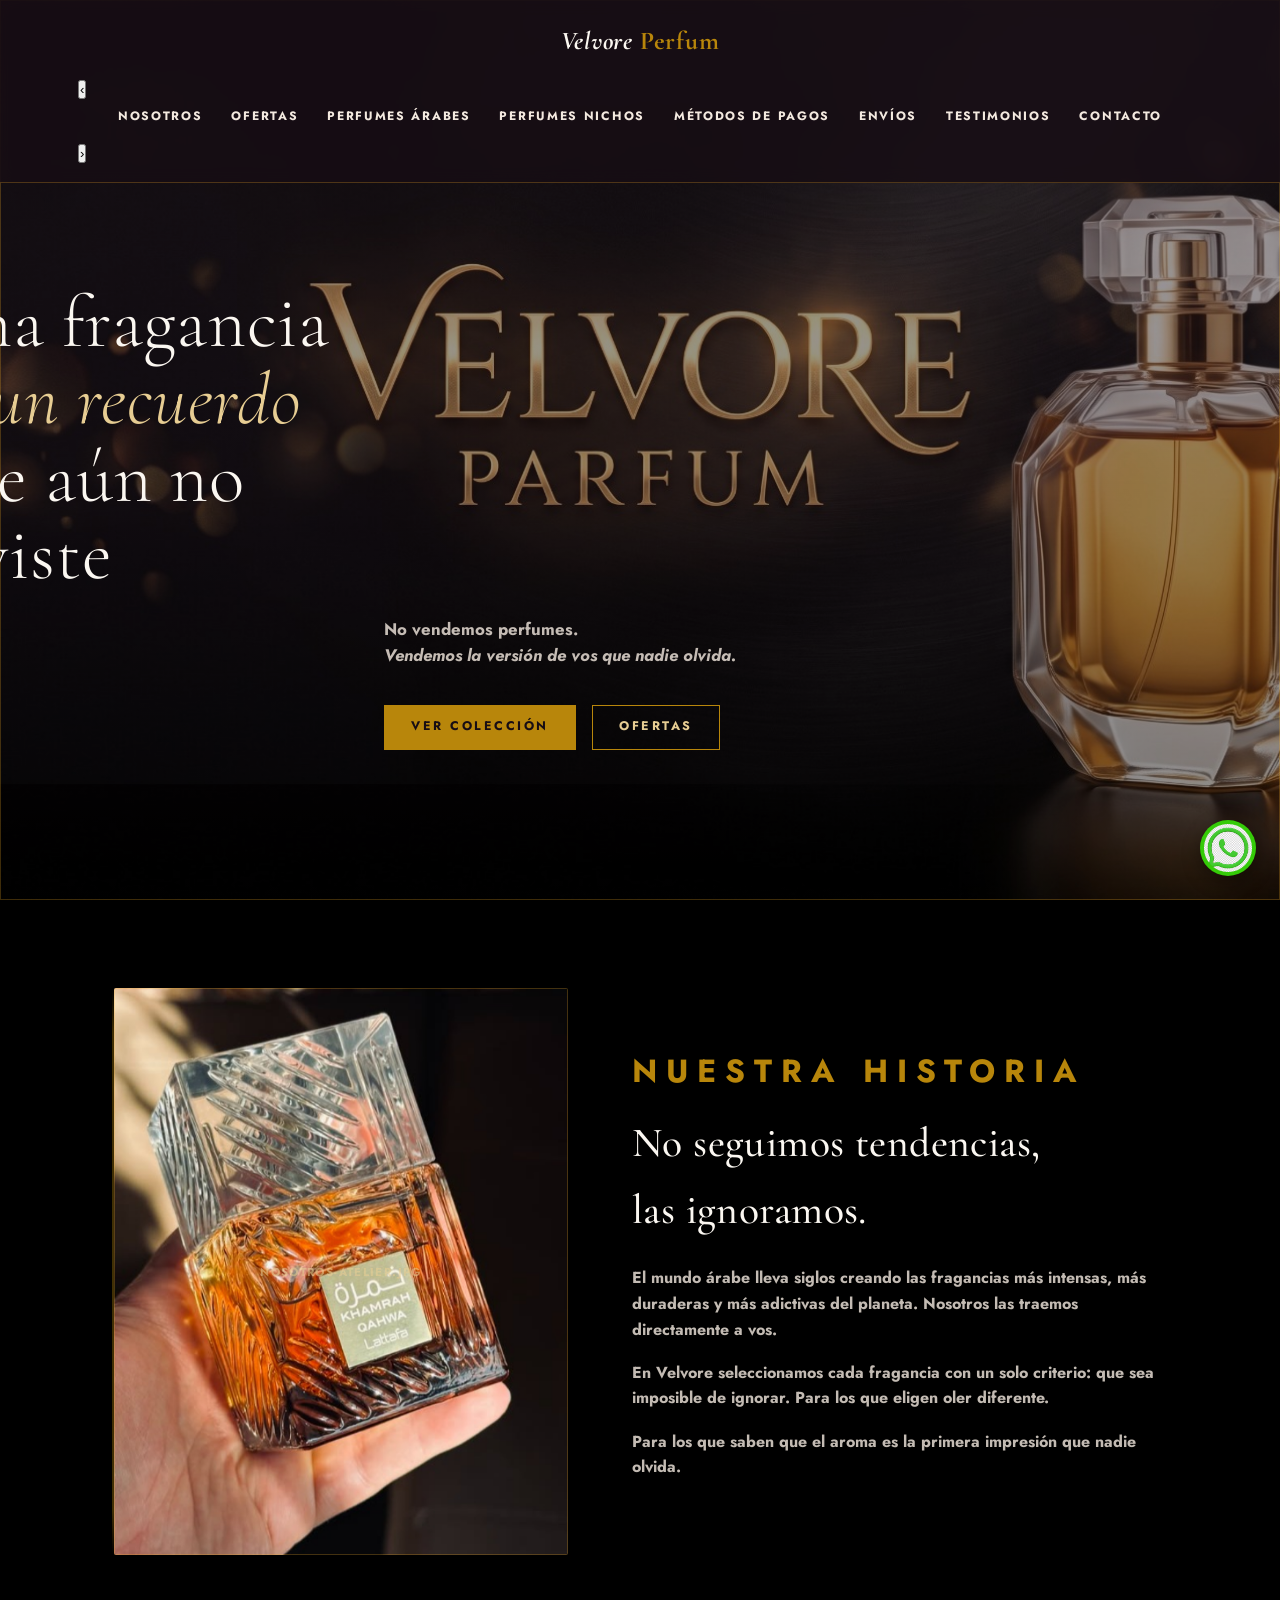
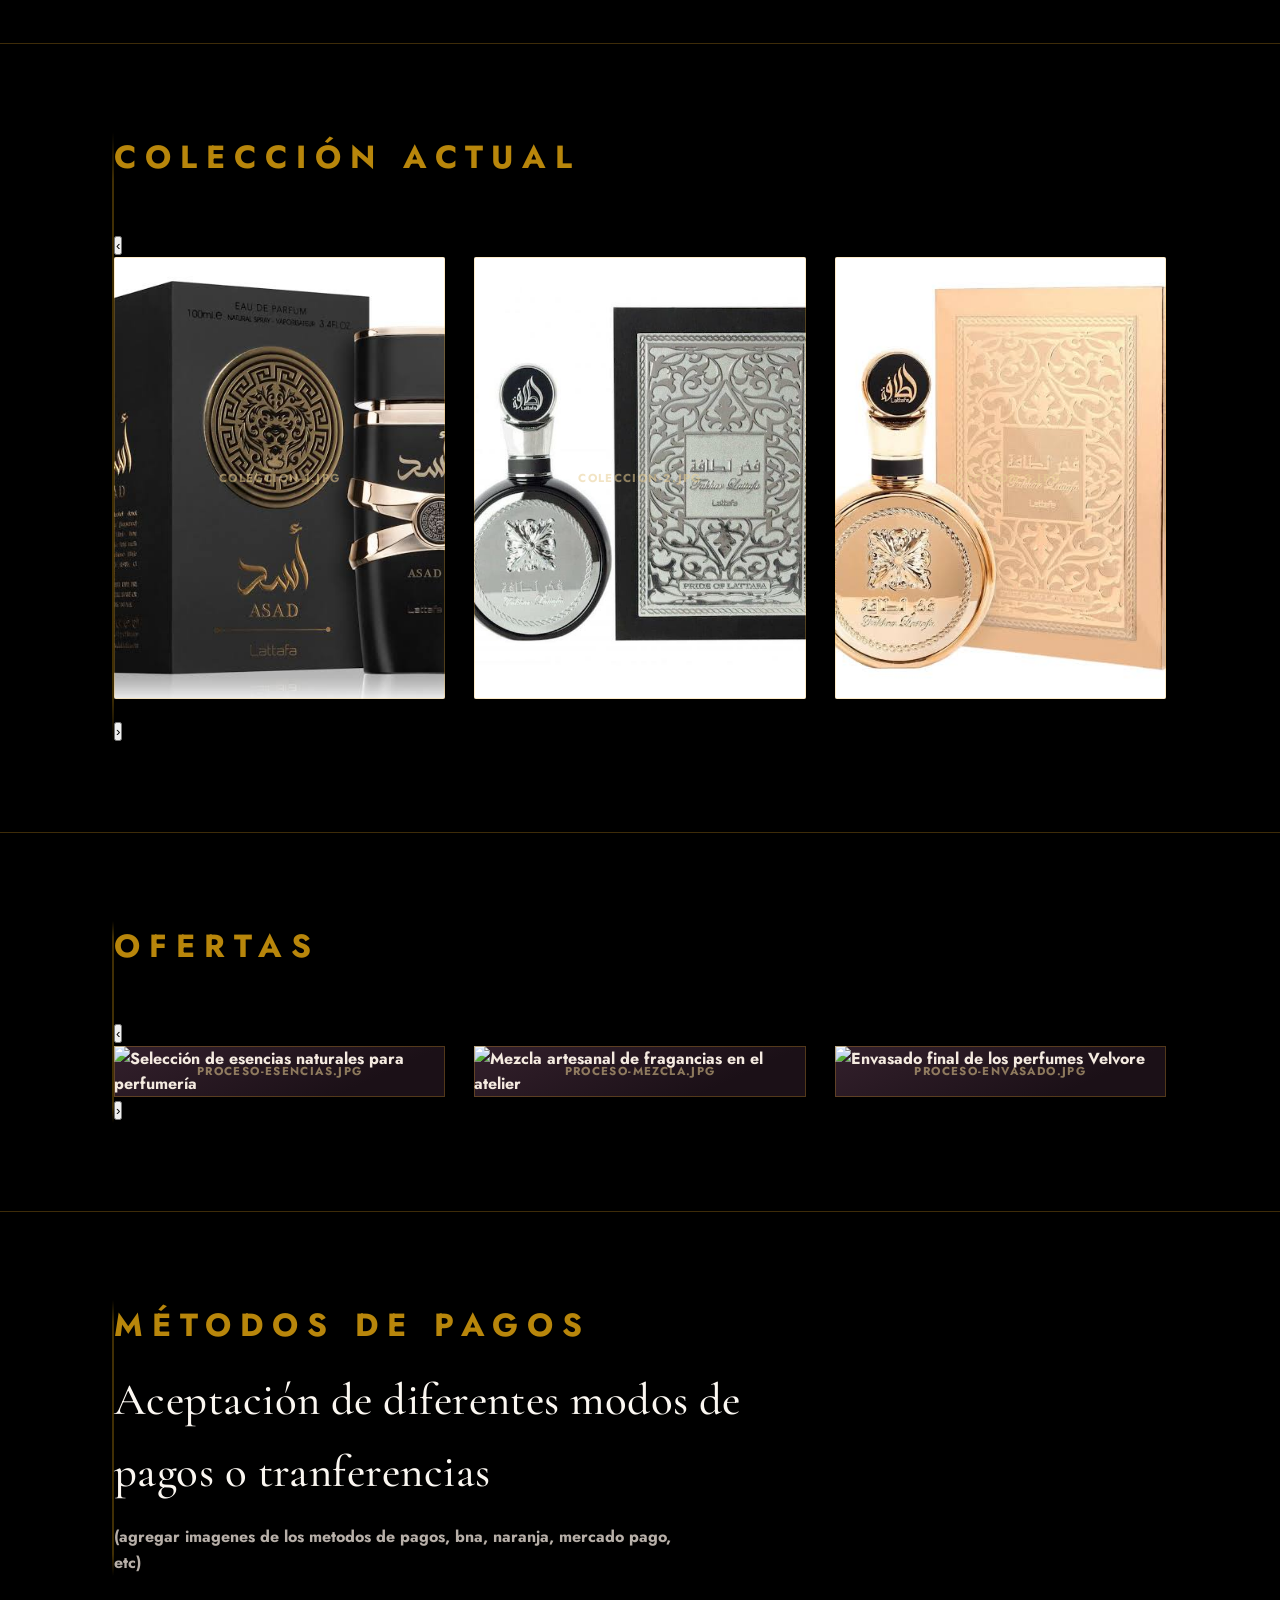
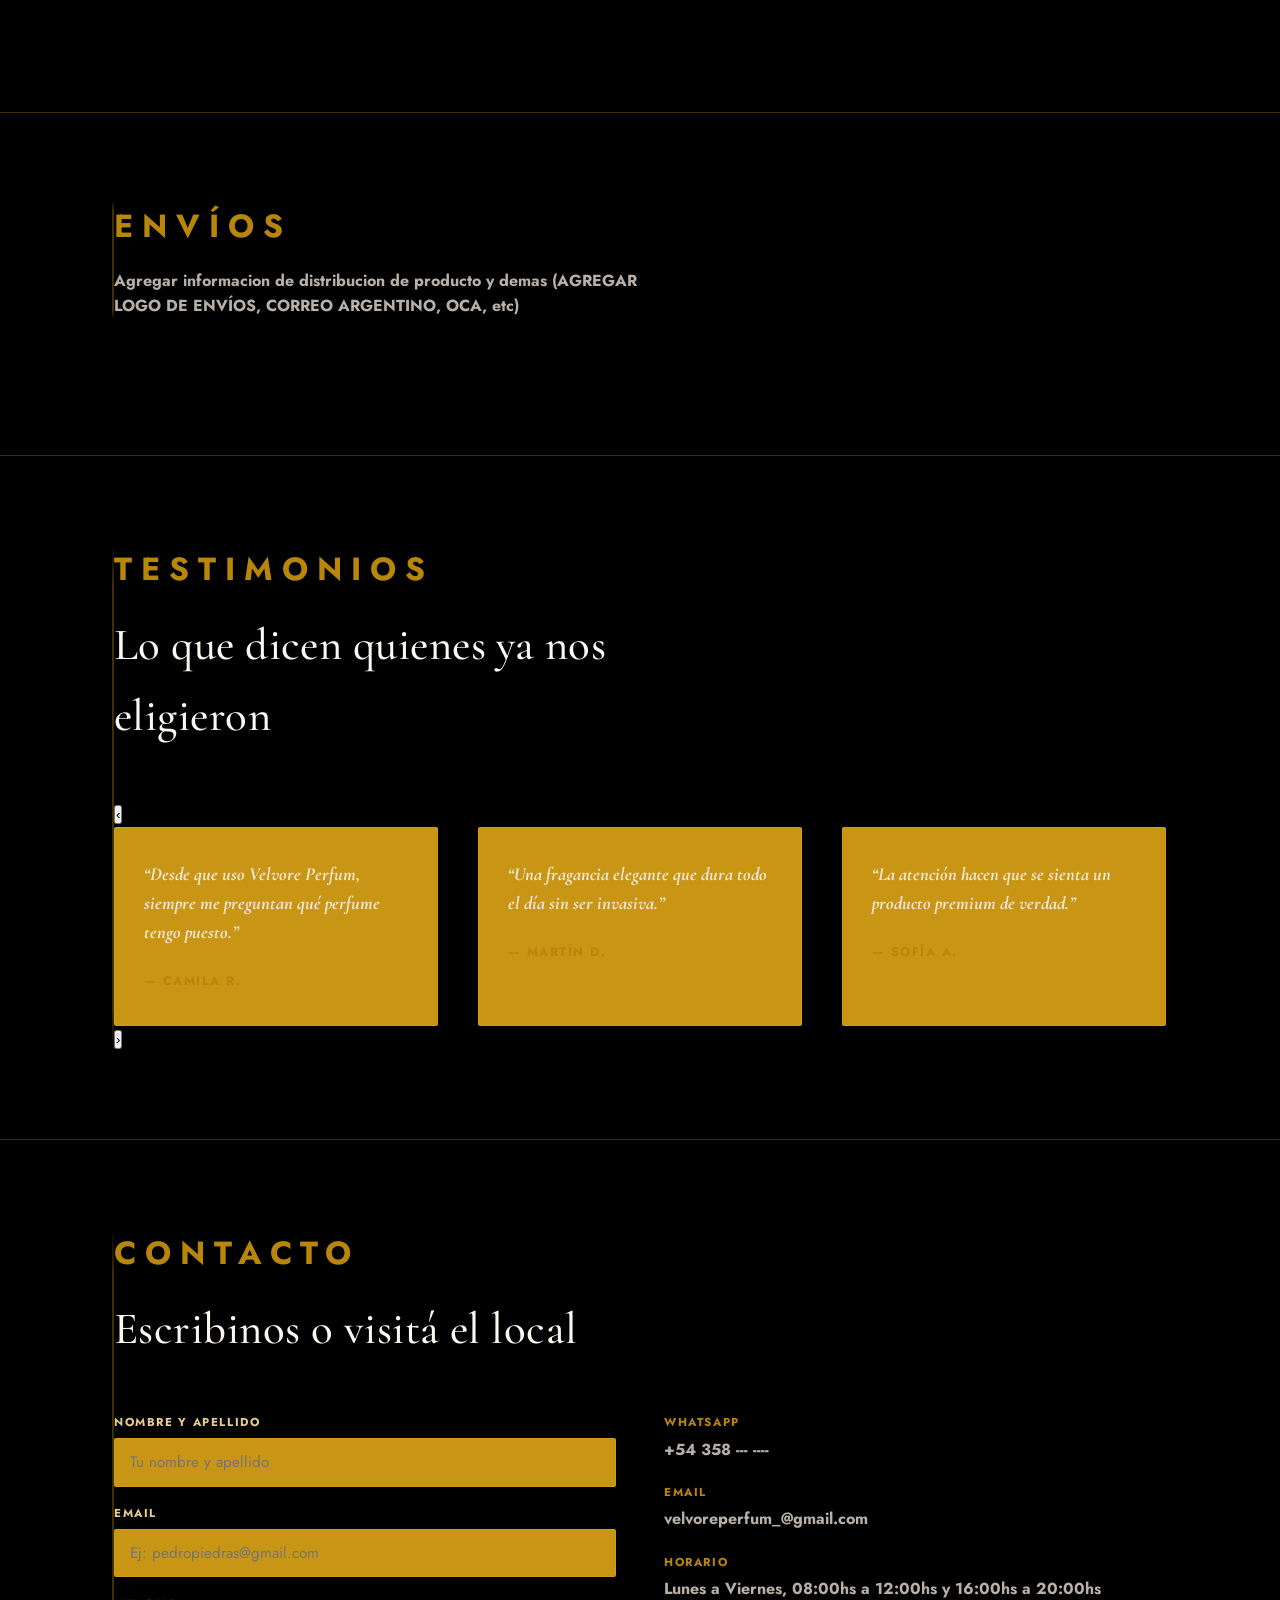
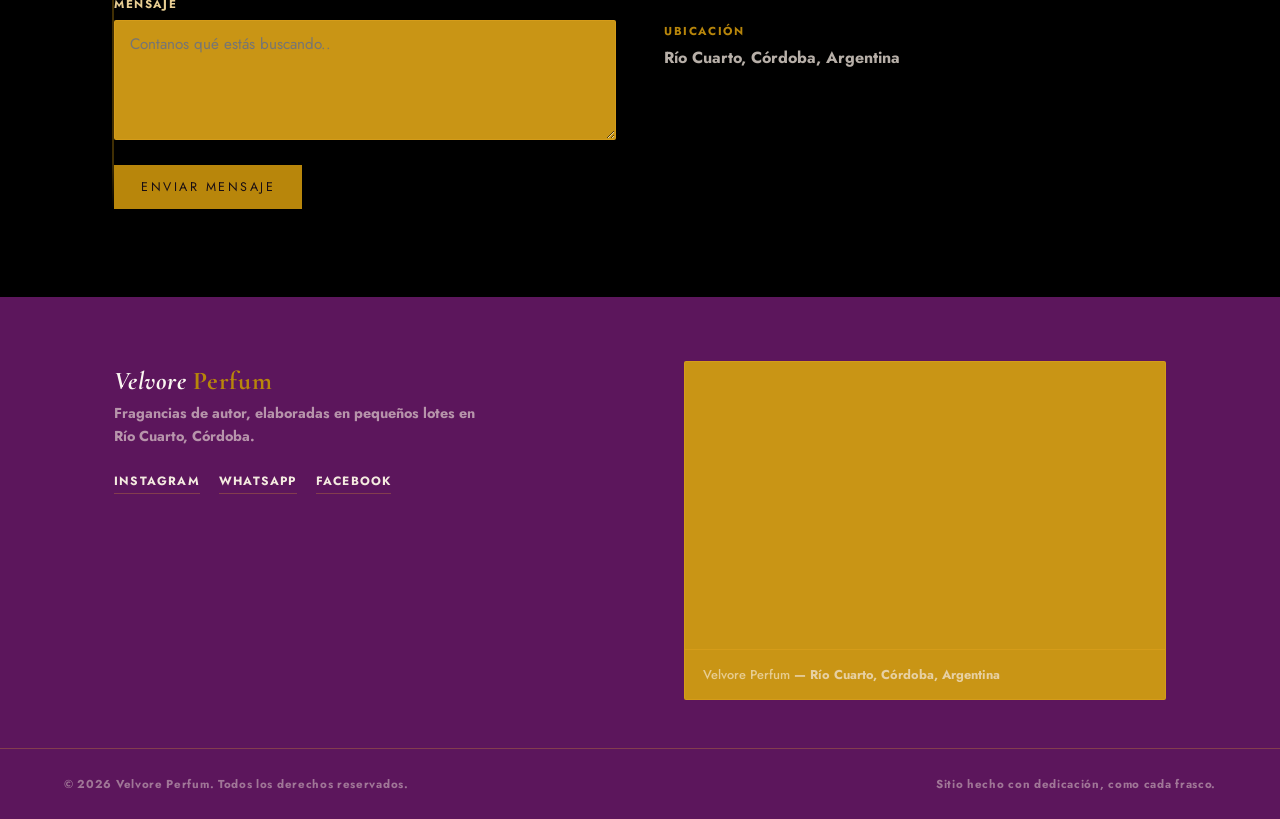
==== commit eb7a9079: "Update index.html Se corrigio el acceso a 'ofertas' que abra un nuevo enlace" ====
--- a/index.html
+++ b/index.html
@@ -20,17 +20,24 @@
       <nav class="nav container">
         <a href="#inicio" class="logoperfume"><b><b>Velvore <span>Perfum</span></b></a>
 
-        <div class="nav-carousel">
-          <ul class="nav-links">
-            <li><a href="#nosotros">Nosotros</a></li>
-            <li><a href="#ofertas">Ofertas</a></li>
-            <li><a href="#perfumes-arabes">Perfumes Árabes</a></li>
-            <li><a href="#perfumes-nichos">Perfumes Nichos</a></li>
-            <li><a href="#meotodos-de-pagos">Métodos de Pagos</a></li>
-            <li><a href="#envios">Envíos</a></li>
-            <li><a href="#testimonios">Testimonios</a></li>
-            <li><a href="#contacto">Contacto</a></li>
-          </ul>
+        <div class="nav-carousel-wrap">
+          <button class="carousel-arrow prev nav-arrow" type="button" aria-label="Ver secciones anteriores">‹</button>
+
+            <div class="nav-carousel">
+              <ul class="nav-links">
+              <li><a href="#nosotros">Nosotros</a></li>
+              <!-- Estos 3 abren el catálogo en una pestaña nueva -->
+              <li><a href="catalogo-ofertas.html" target="_blank" rel="noopener">Ofertas</a></li>
+              <li><a href="catalogo-perfumes-arabes.html" target="_blank" rel="noopener">Perfumes Árabes</a></li>
+              <li><a href="catalogo-perfumes-nichos.html" target="_blank" rel="noopener">Perfumes Nichos</a></li>
+              <li><a href="#metodos-de-pagos">Métodos de Pagos</a></li>
+              <li><a href="#envios">Envíos</a></li>
+              <li><a href="#testimonios">Testimonios</a></li>
+              <li><a href="#contacto">Contacto</a></li>
+            </ul>
+            </div>
+            
+          <button class="carousel-arrow next nav-arrow" type="button" aria-label="Ver más secciones">›</button>
         </div>
       </nav>
     </header>
@@ -48,7 +55,7 @@
         <p><b><b>No vendemos perfumes.<br><b><em>Vendemos la versión de vos que nadie olvida.</em></b></p>
         <div class="hero-actions">
           <a href="#coleccion" class="btn solid">Ver colección</a>
-          <a href="#nosotros" class="btn">Ofertas</a>
+          <a href="catalogo-ofertas.html" target="_blank" rel="noopener" class="btn">Ofertas</a>
         </div>
       </div>
     </section>
@@ -74,59 +81,70 @@
       </div>
     </section>
 
-    <!-- ============ COLECCIÓN (3 imágenes) ============ -->
+    <!-- ============ COLECCIÓN (carrusel) ============ -->
     <section id="coleccion">
       <div class="container" style="position:relative;">
         <div class="thread"></div>
         <div class="section-head reveal">
           <span class="eyebrow">Colección actual</span>
         </div>
-        <div class="collection-grid reveal">
-          <article class="product-card">
-            <div class="img-frame" data-label="coleccion-1.jpg">
-              <img class="ph" src="images/perfumeArabe2.png" alt="Perfume Velvore Noire, frasco negro y dorado">
-            </div>
-            <!--
-            <h3>Velvore Noire</h3>
-            <span class="price">$ ---- </span>
-            <p class="desc">Notas de ámbar, cuero y vainilla. Intensa y envolvente.</p>-->
-          </article>
-          <article class="product-card">
-            <div class="img-frame" data-label="coleccion-2.jpg">
-              <img class="ph" src="images/perfumeArabe3.jpg" alt="Perfume Velvore Ivoire, frasco claro">
-            </div>
-            <!--
-            <h3>Velvore Ivoire</h3>
-            <span class="price">$ ---- </span>
-            <p class="desc">Flor de azahar, almizcle blanco y un toque cítrico.</p>-->
-          </article>
-          <article class="product-card">
-            <div class="img-frame" data-label="coleccion-3.jpg">
-              <img class="ph" src="images/perfumeArabe4.png" alt="Perfume Velvore Rouge, frasco rojo intenso">
-            </div>
-          </article>
-        </div>
-      </div>
-    </section>
-
-    <!-- ============ EL ARTE DE LA FRAGANCIA (galería de 3) ============ -->
+
+        <div class="carousel-wrap reveal">
+          <button class="carousel-arrow prev" type="button" aria-label="Ver anterior">‹</button>
+
+          <div class="collection-grid carousel-track">
+            <article class="product-card">
+              <div class="img-frame" data-label="coleccion-1.jpg">
+                <img class="ph" src="images/perfumeArabe2.png" alt="Perfume Velvore Noire, frasco negro y dorado">
+              </div>
+            </article>
+            <article class="product-card">
+              <div class="img-frame" data-label="coleccion-2.jpg">
+                <img class="ph" src="images/perfumeArabe3.jpg" alt="Perfume Velvore Ivoire, frasco claro">
+              </div>
+            </article>
+            <article class="product-card">
+              <div class="img-frame" data-label="coleccion-3.jpg">
+                <img class="ph" src="images/perfumeArabe4.png" alt="Perfume Velvore Rouge, frasco rojo intenso">
+              </div>
+            </article>
+          </div>
+
+          <button class="carousel-arrow next" type="button" aria-label="Ver siguiente">›</button>
+        </div>
+      </div>
+    </section>
+
+    <!-- ============ OFERTAS (las imágenes redirigen al catálogo) ============ -->
     <section id="ofertas">
       <div class="container" style="position:relative;">
         <div class="thread"></div>
         <div class="section-head reveal">
           <span class="eyebrow">OFERTAS</span>
-          <h2></h2>
-        </div>
-        <div class="craft-grid reveal">
-          <div class="img-frame" data-label="proceso-esencias.jpg">
-            <img class="ph" src="" alt="Selección de esencias naturales para perfumería">
-          </div>
-          <div class="img-frame" data-label="proceso-mezcla.jpg">
-            <img class="ph" src="" alt="Mezcla artesanal de fragancias en el atelier">
-          </div>
-          <div class="img-frame" data-label="proceso-envasado.jpg">
-            <img class="ph" src="" alt="Envasado final de los perfumes Velvore">
-          </div>
+        </div>
+
+        <div class="carousel-wrap reveal">
+          <button class="carousel-arrow prev" type="button" aria-label="Ver anterior">‹</button>
+
+          <div class="collection-grid carousel-track">
+            <article class="product-card">
+              <!-- Cada imagen lleva al catálogo completo de ofertas en una pestaña nueva -->
+              <a href="catalogo-ofertas.html" target="_blank" rel="noopener" class="img-frame" data-label="proceso-esencias.jpg">
+                <img class="ph" src="" alt="Selección de esencias naturales para perfumería">
+              </a>
+            </article>
+            <article class="product-card">
+              <a href="catalogo-ofertas.html" target="_blank" rel="noopener" class="img-frame" data-label="proceso-mezcla.jpg">
+                <img class="ph" src="" alt="Mezcla artesanal de fragancias en el atelier">
+              </a>
+            </article>
+            <article class="product-card">
+              <a href="catalogo-ofertas.html" target="_blank" rel="noopener" class="img-frame" data-label="proceso-envasado.jpg">
+                <img class="ph" src="" alt="Envasado final de los perfumes Velvore">
+              </a>
+            </article>
+          </div>
+          <button class="carousel-arrow next" type="button" aria-label="Ver siguiente">›</button>
         </div>
       </div>
     </section>
@@ -138,23 +156,25 @@
         <div class="section-head reveal">
           <span class="eyebrow">MÉTODOS DE PAGOS</span>
           <h2>Aceptación de diferentes modos de pagos o tranferencias</h2>
-         (agregar imagenes de los metodos de pagos, bna, naranja, mercado pago, etc)  
-      </div>
-    </section>
-
-        <!-- ============ METODOS DE PAGOS ============ -->
-    <section id="metodos-de-pagos">
+          <p>(agregar imagenes de los metodos de pagos, bna, naranja, mercado pago, etc)</p>
+        </div>
+      </div>
+    </section>
+
+    <!-- ============ ENVÍOS ============ -->
+    <section id="envios">
       <div class="container" style="position:relative;">
         <div class="thread"></div>
         <div class="section-head reveal">
           <span class="eyebrow">ENVÍOS</span>
           <p>Agregar informacion de distribucion de producto y demas
             (AGREGAR LOGO DE ENVÍOS, CORREO ARGENTINO, OCA, etc)
-          </p>  
-      </div>
-    </section>
-
-    <!-- ============ TESTIMONIOS ============ -->
+          </p>
+        </div>
+      </div>
+    </section>
+
+    <!-- ============ TESTIMONIOS (carrusel) ============ -->
     <section id="testimonios">
       <div class="container" style="position:relative;">
         <div class="thread"></div>
@@ -162,19 +182,26 @@
           <span class="eyebrow">Testimonios</span>
           <h2>Lo que dicen quienes ya nos eligieron</h2>
         </div>
-        <div class="testimonial-grid reveal">
-          <div class="testimonial">
-            <p>“Desde que uso Velvore Perfum, siempre me preguntan qué perfume tengo puesto.”</p>
-            <span class="who">— Camila R.</span>
-          </div>
-          <div class="testimonial">
-            <p>“Una fragancia elegante que dura todo el día sin ser invasiva.”</p>
-            <span class="who">— Martín D.</span>
-          </div>
-          <div class="testimonial">
-            <p>“La atención hacen que se sienta un producto premium de verdad.”</p>
-            <span class="who">— Sofía A.</span>
-          </div>
+
+        <div class="carousel-wrap reveal">
+          <button class="carousel-arrow prev" type="button" aria-label="Ver anterior">‹</button>
+
+          <div class="testimonial-grid carousel-track">
+            <div class="testimonial">
+              <p>“Desde que uso Velvore Perfum, siempre me preguntan qué perfume tengo puesto.”</p>
+              <span class="who">— Camila R.</span>
+            </div>
+            <div class="testimonial">
+              <p>“Una fragancia elegante que dura todo el día sin ser invasiva.”</p>
+              <span class="who">— Martín D.</span>
+            </div>
+            <div class="testimonial">
+              <p>“La atención hacen que se sienta un producto premium de verdad.”</p>
+              <span class="who">— Sofía A.</span>
+            </div>
+          </div>
+
+          <button class="carousel-arrow next" type="button" aria-label="Ver siguiente">›</button>
         </div>
       </div>
     </section>
@@ -265,13 +292,13 @@
     <script src="js/script.js" defer></script>
 
     <!-- Botón flotante de WhatsApp -->
-  <a
-    href="https://wa.me/5493585103101?text=Hola!%Quiero%más%información%sobre%su%catálogo%por%favor..." class="whatsapp-float"
-    target="_blank"
-    rel="noopener"
-    aria-label="Chatear por WhatsApp">
-  
-    <img src="images/icono-whatsapp.png" alt="Icono de WhatsApp">
-  </a>
+    <a
+      href="https://wa.me/5493585103101?text=Hola!%20Quiero%20m%C3%A1s%20informaci%C3%B3n%20sobre%20su%20cat%C3%A1logo%20por%20favor..."
+      class="whatsapp-float"
+      target="_blank"
+      rel="noopener"
+      aria-label="Chatear por WhatsApp">
+      <img src="images/icono-whatsapp.png" alt="Icono de WhatsApp">
+    </a>
   </body>
-</html>+</html>
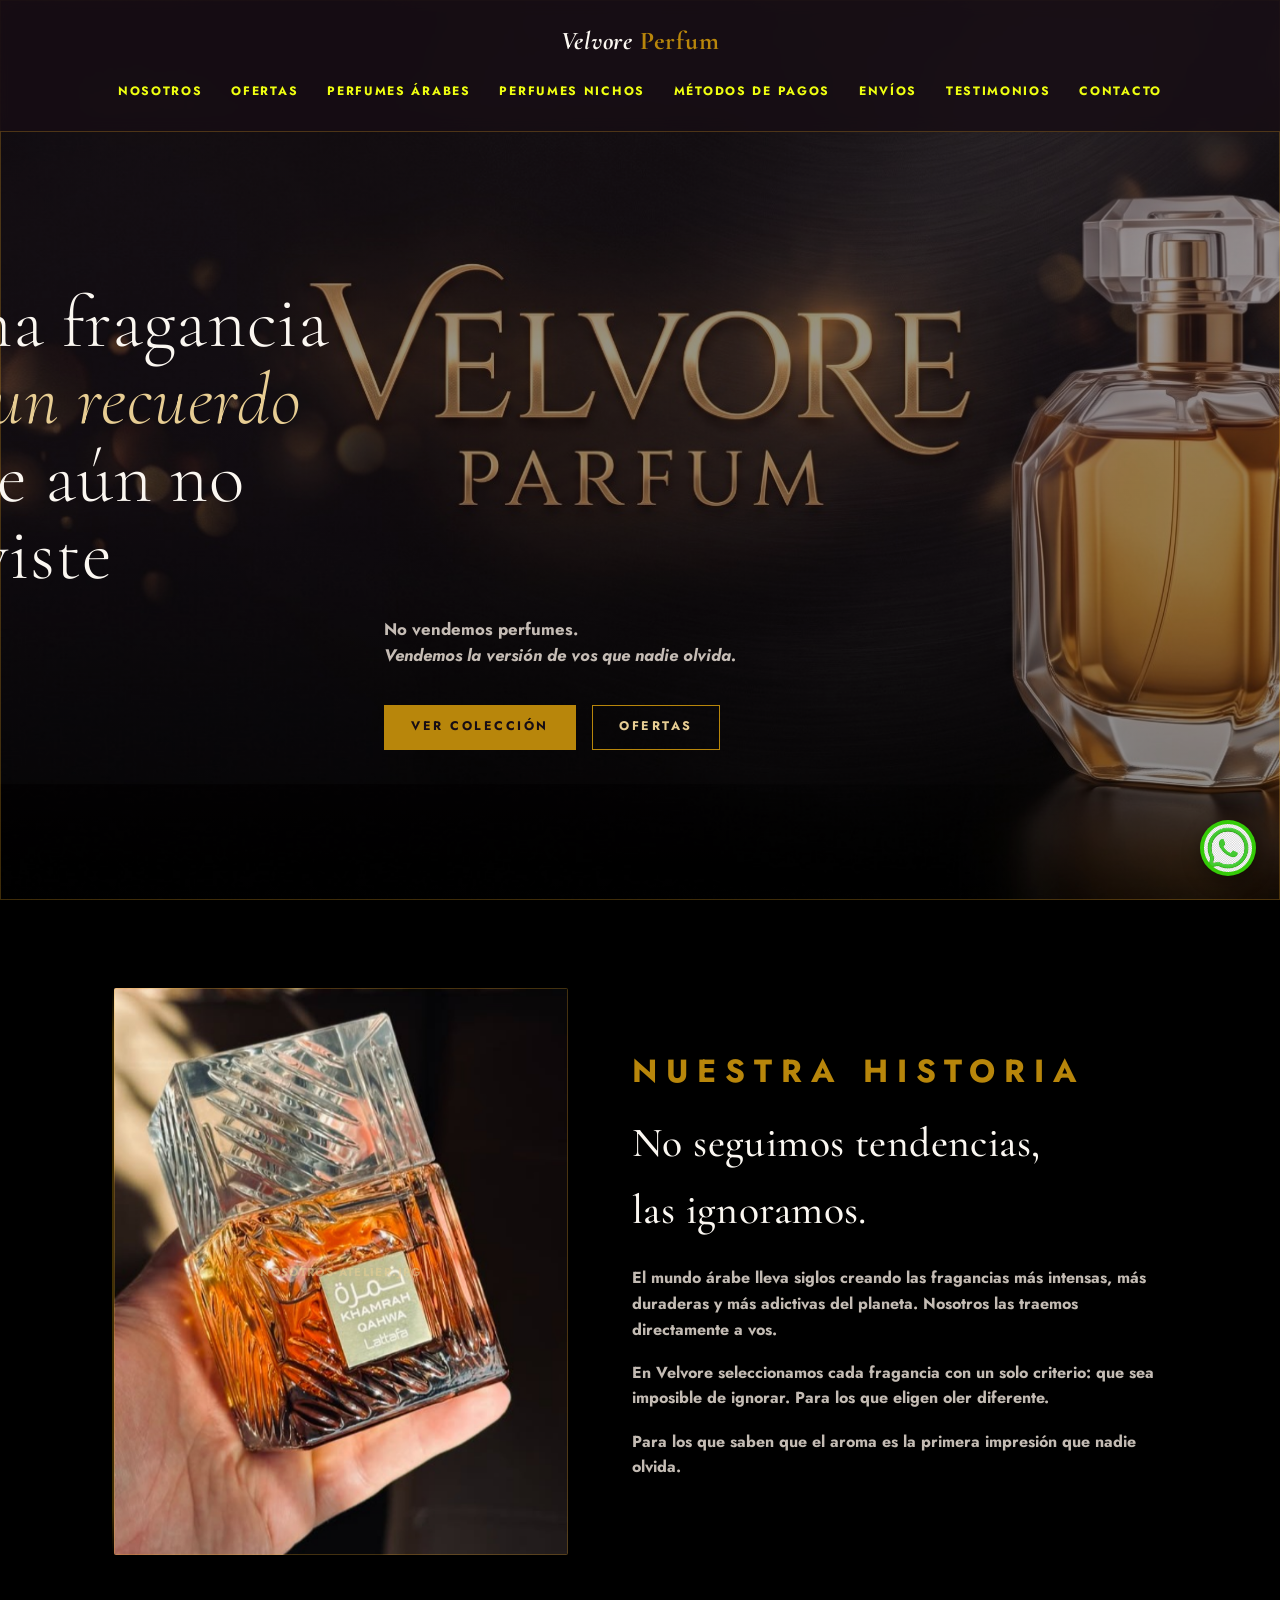
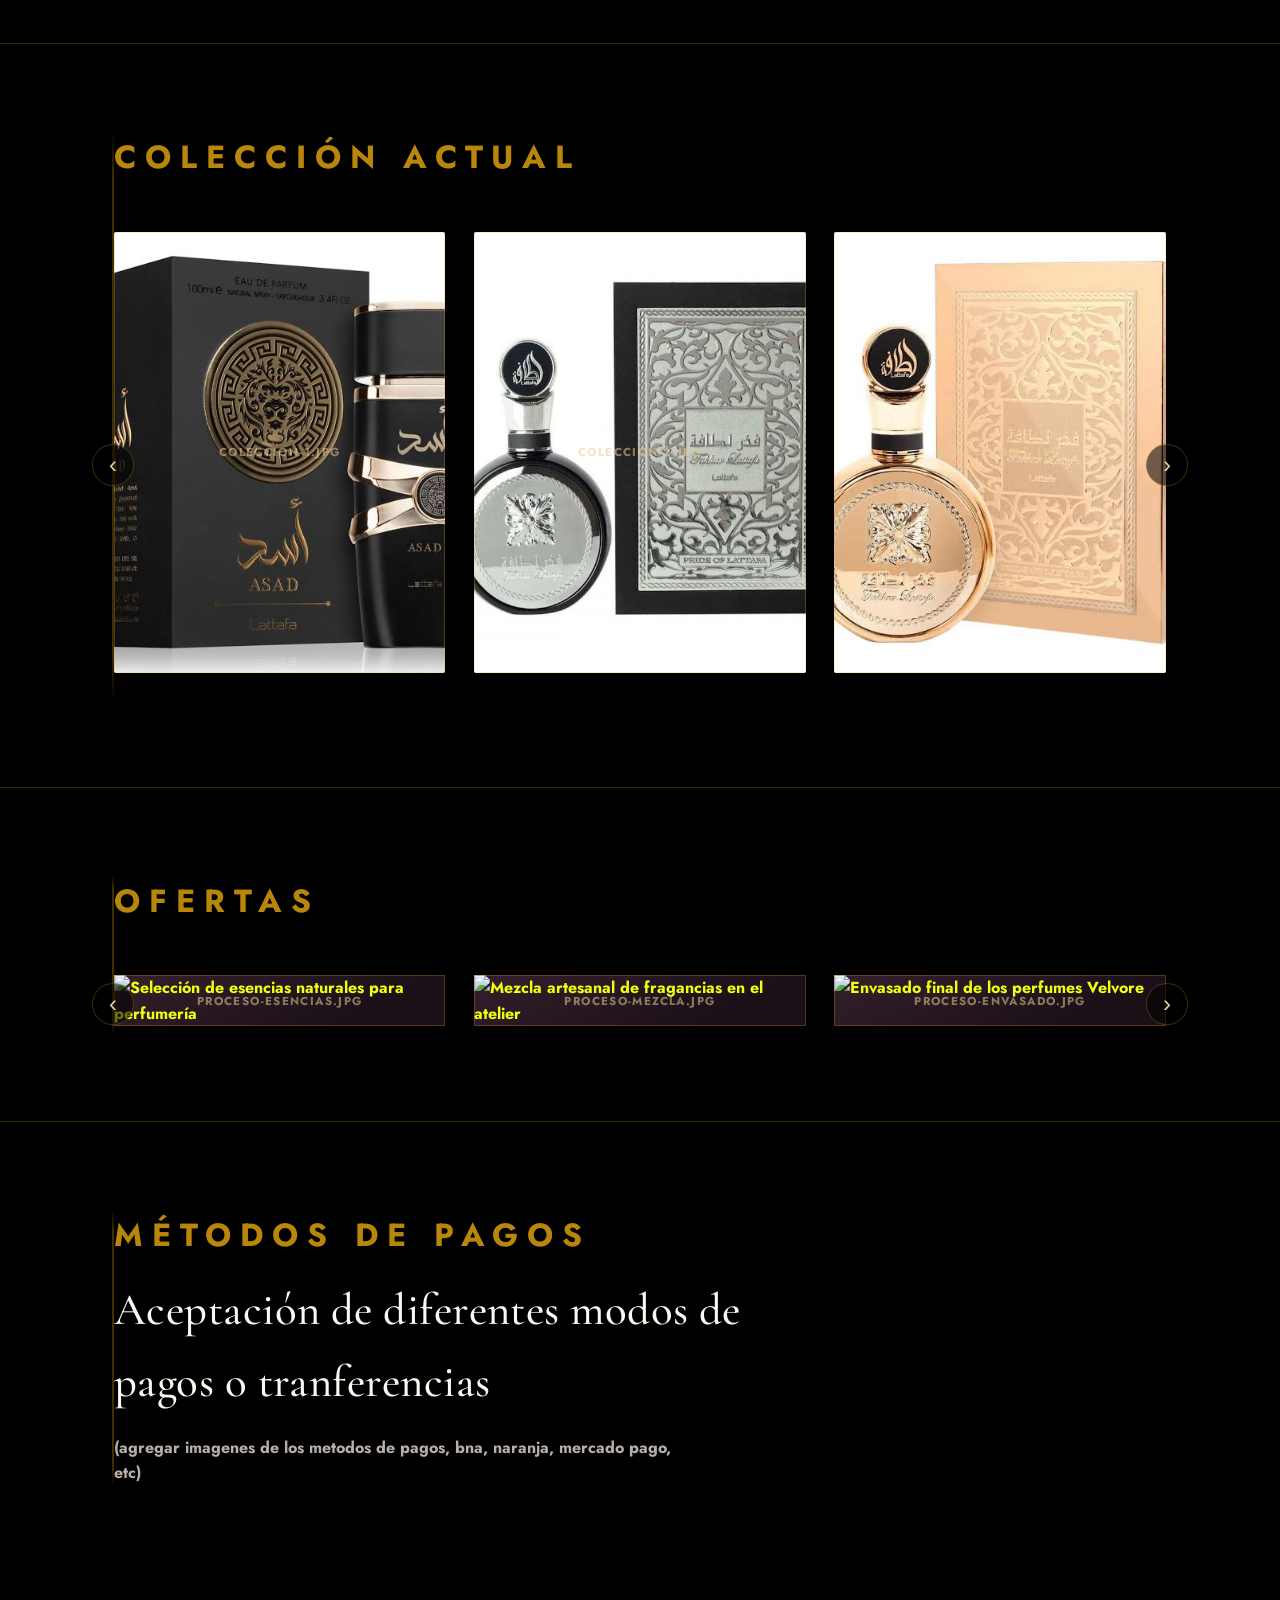
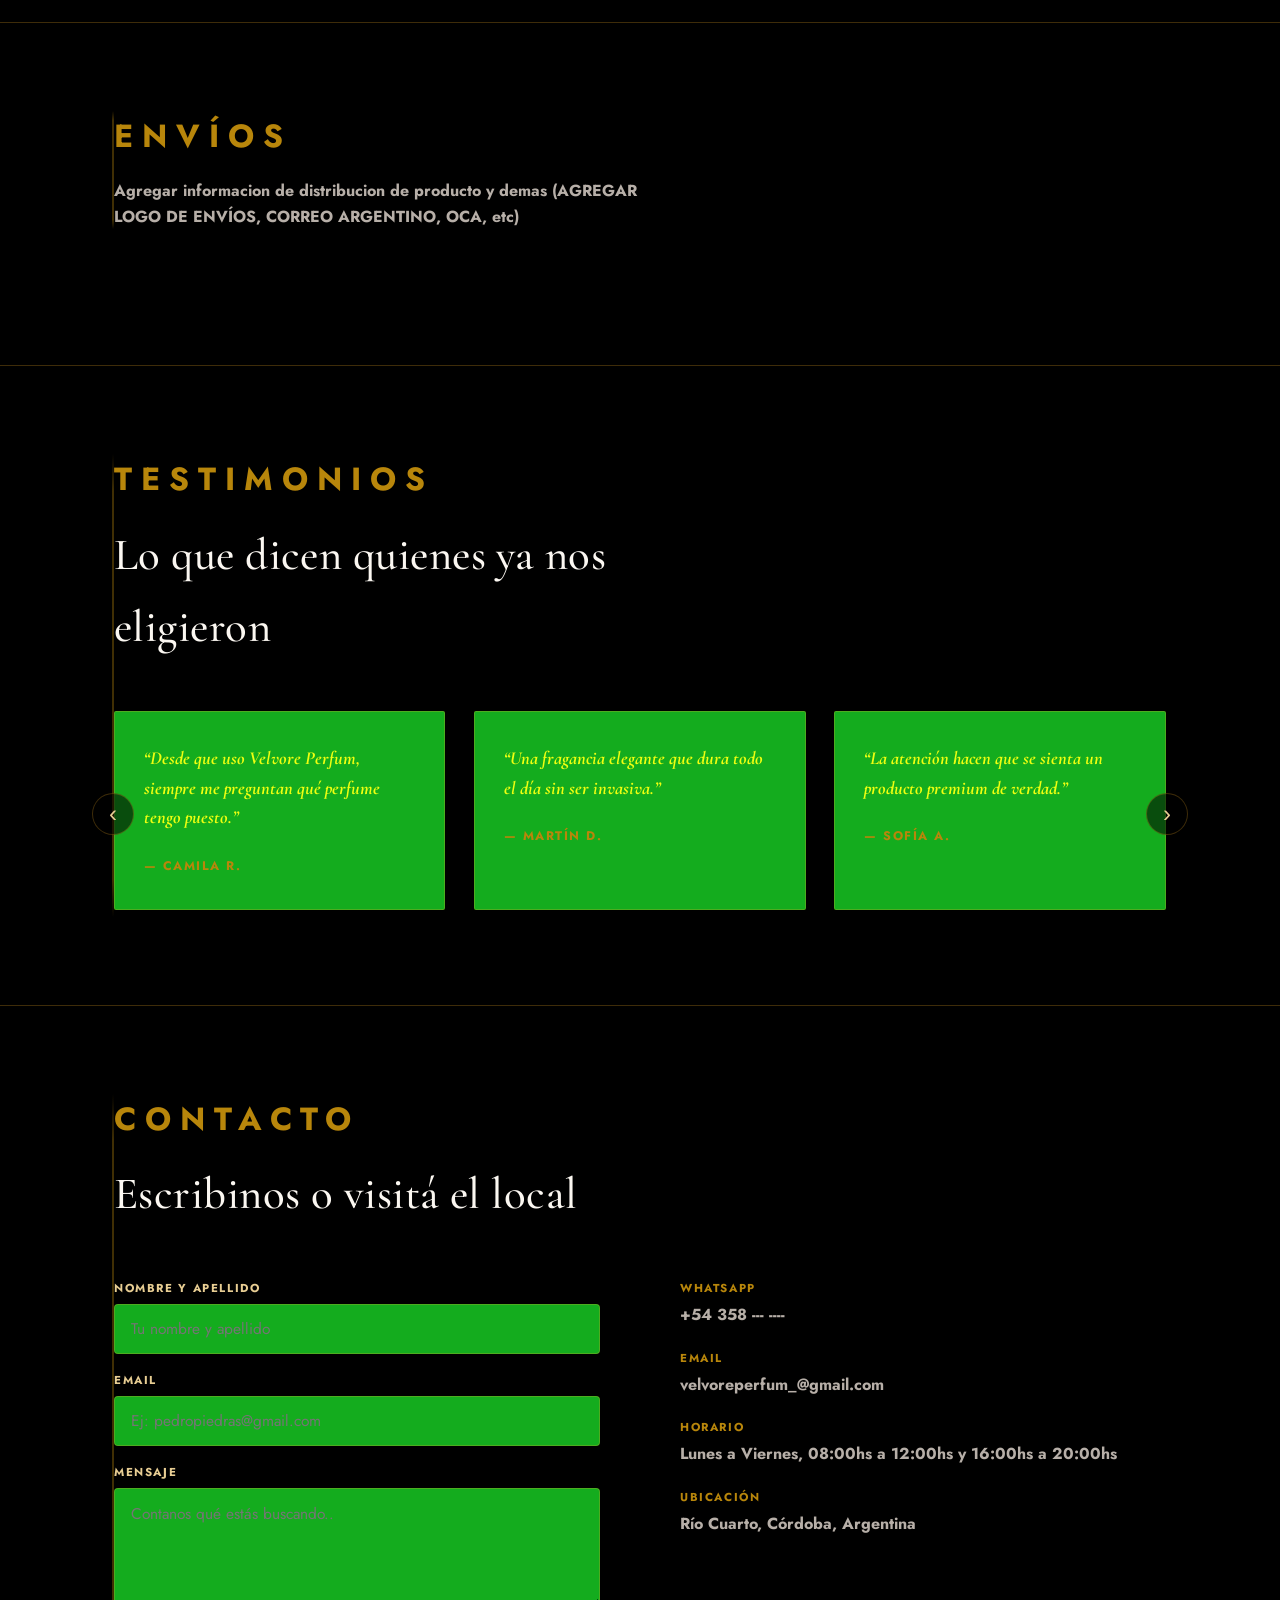
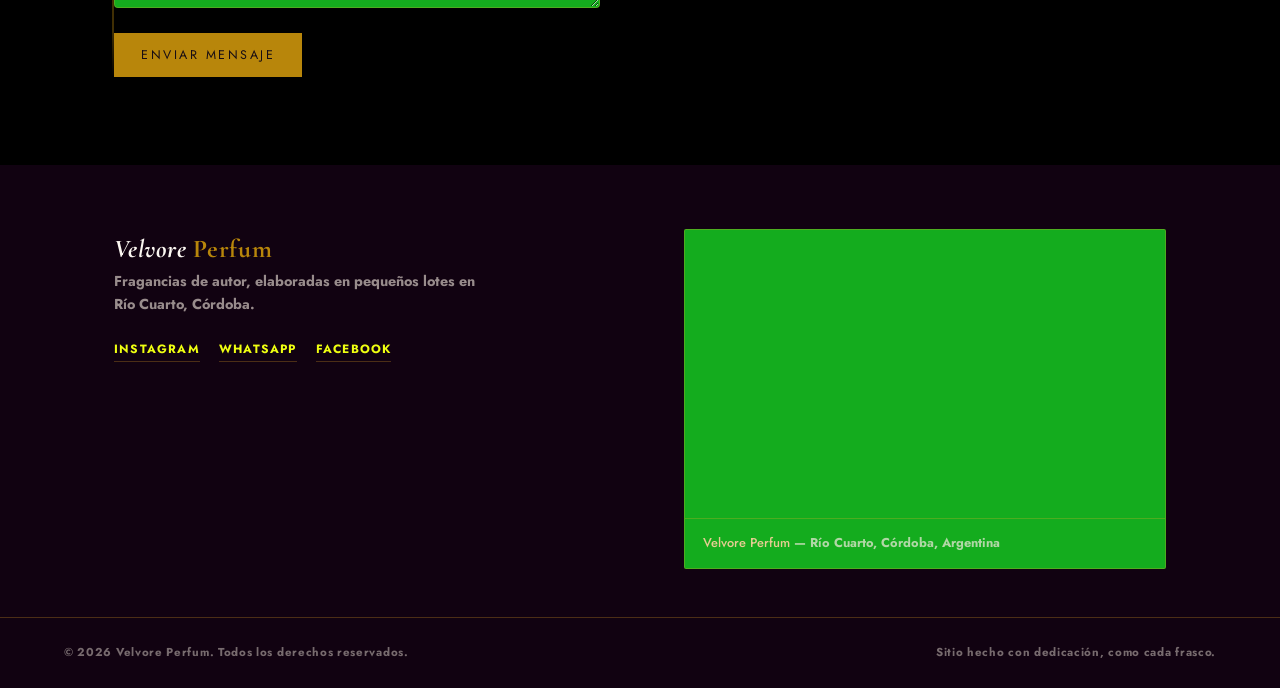
==== commit 85d906af: "Add files via upload Actualizacion, modelo pre final. Se agregaron mas html, secciones de paginas, c" ====
--- a/index.html
+++ b/index.html
@@ -301,4 +301,4 @@
       <img src="images/icono-whatsapp.png" alt="Icono de WhatsApp">
     </a>
   </body>
-</html>
+</html>
--- a/css/style.css
+++ b/css/style.css
@@ -1,11 +1,11 @@
 /* ============ TOKENS ============ */
   :root{
     --bg:            #000000;
-    --bg-alt:        #5c165c;
-    --bg-card:       #c99515;
+    --bg-alt:        #110211;
+    --bg-card:       #14ac1e;
     --gold:          #b8860b;
     --gold-soft:     #E7CD93;
-    --cream:         #F4EAE0;
+    --cream:         #efff11;
     --ivory:         #FBF7F1;
     --rose:          #965566;
     --line:          rgba(248, 174, 38, 0.25);
@@ -126,6 +126,9 @@
   border:1px solid var(--line);
   pointer-events:none;
 }
+/* Cuando el .img-frame es un <a> (enlace al catálogo), que se note clickeable */
+a.img-frame{ cursor:pointer; transition:opacity .3s ease; }
+a.img-frame:hover{ opacity:0.85; }
 
 /* ============ SIGNATURE: hilo dorado ============ */
 .thread{
@@ -169,14 +172,28 @@
 }
 .logo span, .logoperfume span{ color:var(--gold); font-style:normal; }
 
-/* ---- Carrusel de navegación (debajo del título) ---- */
+/* ---- Carrusel de navegación (SOLO en mobile: en pc la lista entra entera) ---- */
+.nav-carousel-wrap{
+  position:relative;
+  width:100%;
+}
 .nav-carousel{
   position:relative;
   width:100%;
-  /* difumina los bordes para sugerir que la lista se puede deslizar */
+  /* difumina los bordes para sugerir que la lista se puede deslizar (solo mobile) */
   -webkit-mask-image:linear-gradient(to right, transparent 0, #000 40px, #000 calc(100% - 40px), transparent 100%);
   mask-image:linear-gradient(to right, transparent 0, #000 40px, #000 calc(100% - 40px), transparent 100%);
 }
+
+/* Flechas del header: solo existen para mobile, en pc no hacen falta */
+.nav-arrow{
+  width:32px;
+  height:32px;
+  font-size:1.2rem;
+  background:rgba(0,0,0,0.6);
+}
+.nav-arrow.prev{ left:0; }
+.nav-arrow.next{ right:0; }
 
 .nav-links{
   display:flex;
@@ -187,6 +204,7 @@
   list-style:none;
   overflow-x:auto;
   scroll-snap-type:x proximity;
+  touch-action:pan-x;
   -webkit-overflow-scrolling:touch;
   scrollbar-width:none;
   padding:0.35rem 2.5rem 0.6rem;
@@ -211,14 +229,35 @@
 }
 .nav-links a:hover::after{ width:100%; }
 
-/* El menú hamburguesa ya no se usa: la lista es carrusel en todos los tamaños */
+/* En pc la lista completa ya entra en pantalla: se desactiva el modo
+   "carrusel" (sin scroll, sin difuminado en los bordes, sin flechas)
+   y se muestra como una lista normal centrada. */
+@media(min-width:800px){
+  .nav-arrow{ display:none !important; }
+  .nav-carousel{
+    -webkit-mask-image:none;
+    mask-image:none;
+  }
+  .nav-links{
+    overflow-x:visible;
+    flex-wrap:wrap;
+    justify-content:center;
+    scroll-snap-type:none;
+    cursor:default;
+    padding:0.35rem 0 0.6rem;
+  }
+}
+
+/* El menú hamburguesa ya no se usa: la lista es carrusel solo en mobile */
 .menu-toggle{ display:none; }
 .mobile-menu{ display:none !important; }
 
 /* ============ HERO ============ */
 .hero{
   position:relative;
-  min-height:100svh;
+  min-height:100vh;      /* fallback para navegadores viejos */
+  min-height:100svh;     /* altura real de pantalla en mobile (sin la barra del navegador) */
+  overflow:hidden;       /* evita que la imagen "se escape" del recuadro en mobile */
   display:flex;
   align-items:center;
   padding-top:6rem;
@@ -228,7 +267,15 @@
   position:absolute; inset:0;
   z-index:-1;
 }
-.hero-bg img.ph{ width:100%; height:100%; object-fit:cover; opacity:0.55; }
+.hero-bg img.ph{
+  width:100%;
+  height:100%;
+  min-width:100%;
+  min-height:100%;
+  object-fit:cover;
+  object-position:center 30%; /* ajustá el "30%" si querés mostrar más arriba/abajo de la foto */
+  opacity:0.55;
+}
 .hero-bg::before{
   content:'';
   position:absolute; inset:0;
@@ -327,11 +374,79 @@
 .testimonial p{ font-family:var(--display); font-style:italic; font-size:1.15rem; color:var(--cream); margin-bottom:1.2rem; }
 .testimonial .who{ font-size:0.78rem; letter-spacing:0.12em; text-transform:uppercase; color:var(--gold); }
 
+/* ============ CARRUSEL (Colección y Testimonios) ============
+   Se activa agregando la clase "carousel-track" a .collection-grid
+   o .testimonial-grid, envuelto en un .carousel-wrap con flechas. */
+.carousel-wrap{
+  position:relative;
+}
+
+.carousel-track{
+  display:flex;
+  gap:1.8rem;
+  overflow-x:auto;
+  scroll-snap-type:x proximity;
+  touch-action:pan-x;
+  -webkit-overflow-scrolling:touch;
+  scrollbar-width:none;
+  padding-bottom:0.4rem;
+  cursor:grab;
+}
+.carousel-track.dragging{ cursor:grabbing; scroll-snap-type:none; }
+.carousel-track::-webkit-scrollbar{ display:none; }
+.carousel-track > *{
+  flex:0 0 auto;
+  scroll-snap-align:start;
+}
+
+/* Ancho de cada tarjeta dentro del carrusel, por sección */
+.collection-grid.carousel-track > .product-card{ width:82%; }
+.testimonial-grid.carousel-track > .testimonial{ width:85%; }
+
+@media(min-width:640px){
+  .collection-grid.carousel-track > .product-card{ width:46%; }
+  .testimonial-grid.carousel-track > .testimonial{ width:48%; }
+}
+@media(min-width:1000px){
+  .collection-grid.carousel-track > .product-card{ width:31.5%; }
+  .testimonial-grid.carousel-track > .testimonial{ width:31.5%; }
+}
+
+/* Flechas: ocultas en mobile (ahí se desliza con el dedo), visibles en desktop */
+.carousel-arrow{
+  display:none;
+  position:absolute;
+  top:50%;
+  transform:translateY(-50%);
+  width:42px;
+  height:42px;
+  border-radius:50%;
+  border:1px solid var(--line);
+  background:rgba(0,0,0,0.55);
+  color:var(--gold-soft);
+  font-size:1.5rem;
+  line-height:1;
+  align-items:center;
+  justify-content:center;
+  cursor:pointer;
+  z-index:5;
+  transition:background .3s ease, border-color .3s ease, color .3s ease;
+}
+.carousel-arrow:hover{ background:var(--gold); color:#170D14; border-color:var(--gold); }
+.carousel-arrow.prev{ left:-8px; }
+.carousel-arrow.next{ right:-8px; }
+
+@media(min-width:800px){
+  .carousel-arrow{ display:flex; }
+  .carousel-arrow.prev{ left:-22px; }
+  .carousel-arrow.next{ right:-22px; }
+}
+
 /* ---- Contacto ---- */
 .contact-grid{
   display:grid;
   grid-template-columns:1fr;
-  gap:3rem;
+  gap:5rem;
 }
 @media(min-width:800px){
   .contact-grid{ grid-template-columns:1fr 1fr; }
@@ -342,11 +457,11 @@
   width:100%;
   background:var(--bg-card);
   border:1px solid var(--line);
-  color:var(--cream);
+  color:#000;
   font-family:var(--body);
-  font-size:0.95rem;
+  font-size:0.97rem;
   padding:0.8em 1em;
-  border-radius:2px;
+  border-radius:4px;
 }
 input:focus, textarea:focus{ border-color:var(--gold); }
 textarea{ resize:vertical; min-height:120px; }
@@ -455,4 +570,40 @@
     bottom:1rem; right:1rem;
   }
   .whatsapp-float svg{ width:26px; height:26px; }
+}
+
+/* ============ PÁGINAS DE CATÁLOGO ============ */
+.catalog-header{
+  position:relative;
+  padding:7.5rem 0 3rem;
+  border-bottom:1px solid var(--line);
+}
+.catalog-back{
+  display:inline-block;
+  margin-bottom:1.2rem;
+  font-size:0.78rem;
+  letter-spacing:0.1em;
+  text-transform:uppercase;
+  color:var(--gold-soft);
+  border-bottom:1px solid var(--line);
+  padding-bottom:2px;
+}
+.catalog-back:hover{ border-color:var(--gold); }
+.catalog-header h1{
+  font-size:clamp(2rem, 5vw, 3rem);
+  margin-bottom:0.6rem;
+}
+.catalog-header p{ color:rgba(244,234,224,0.7); max-width:52ch; }
+
+.catalog-grid{
+  display:grid;
+  grid-template-columns:1fr;
+  gap:2.5rem;
+  padding:4rem 0;
+}
+@media(min-width:640px){
+  .catalog-grid{ grid-template-columns:repeat(2,1fr); gap:2rem; }
+}
+@media(min-width:1000px){
+  .catalog-grid{ grid-template-columns:repeat(3,1fr); }
 }
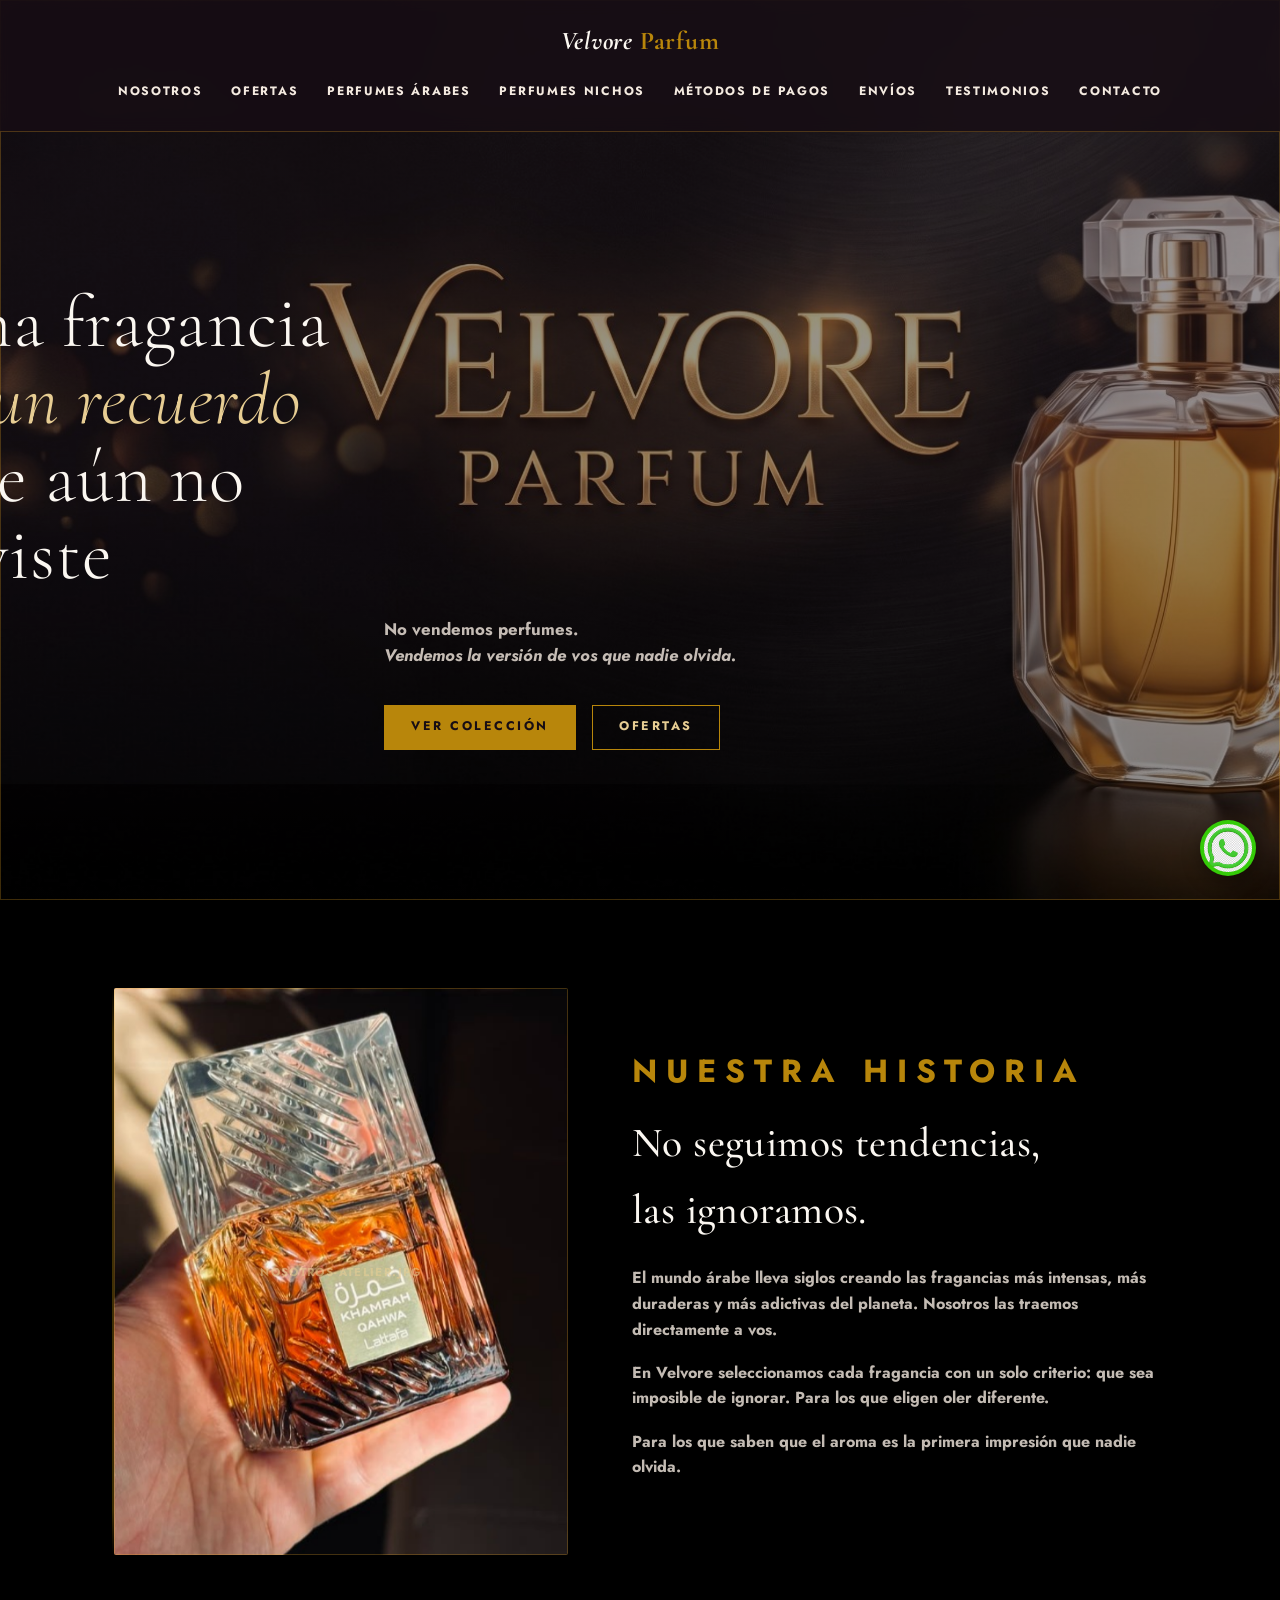
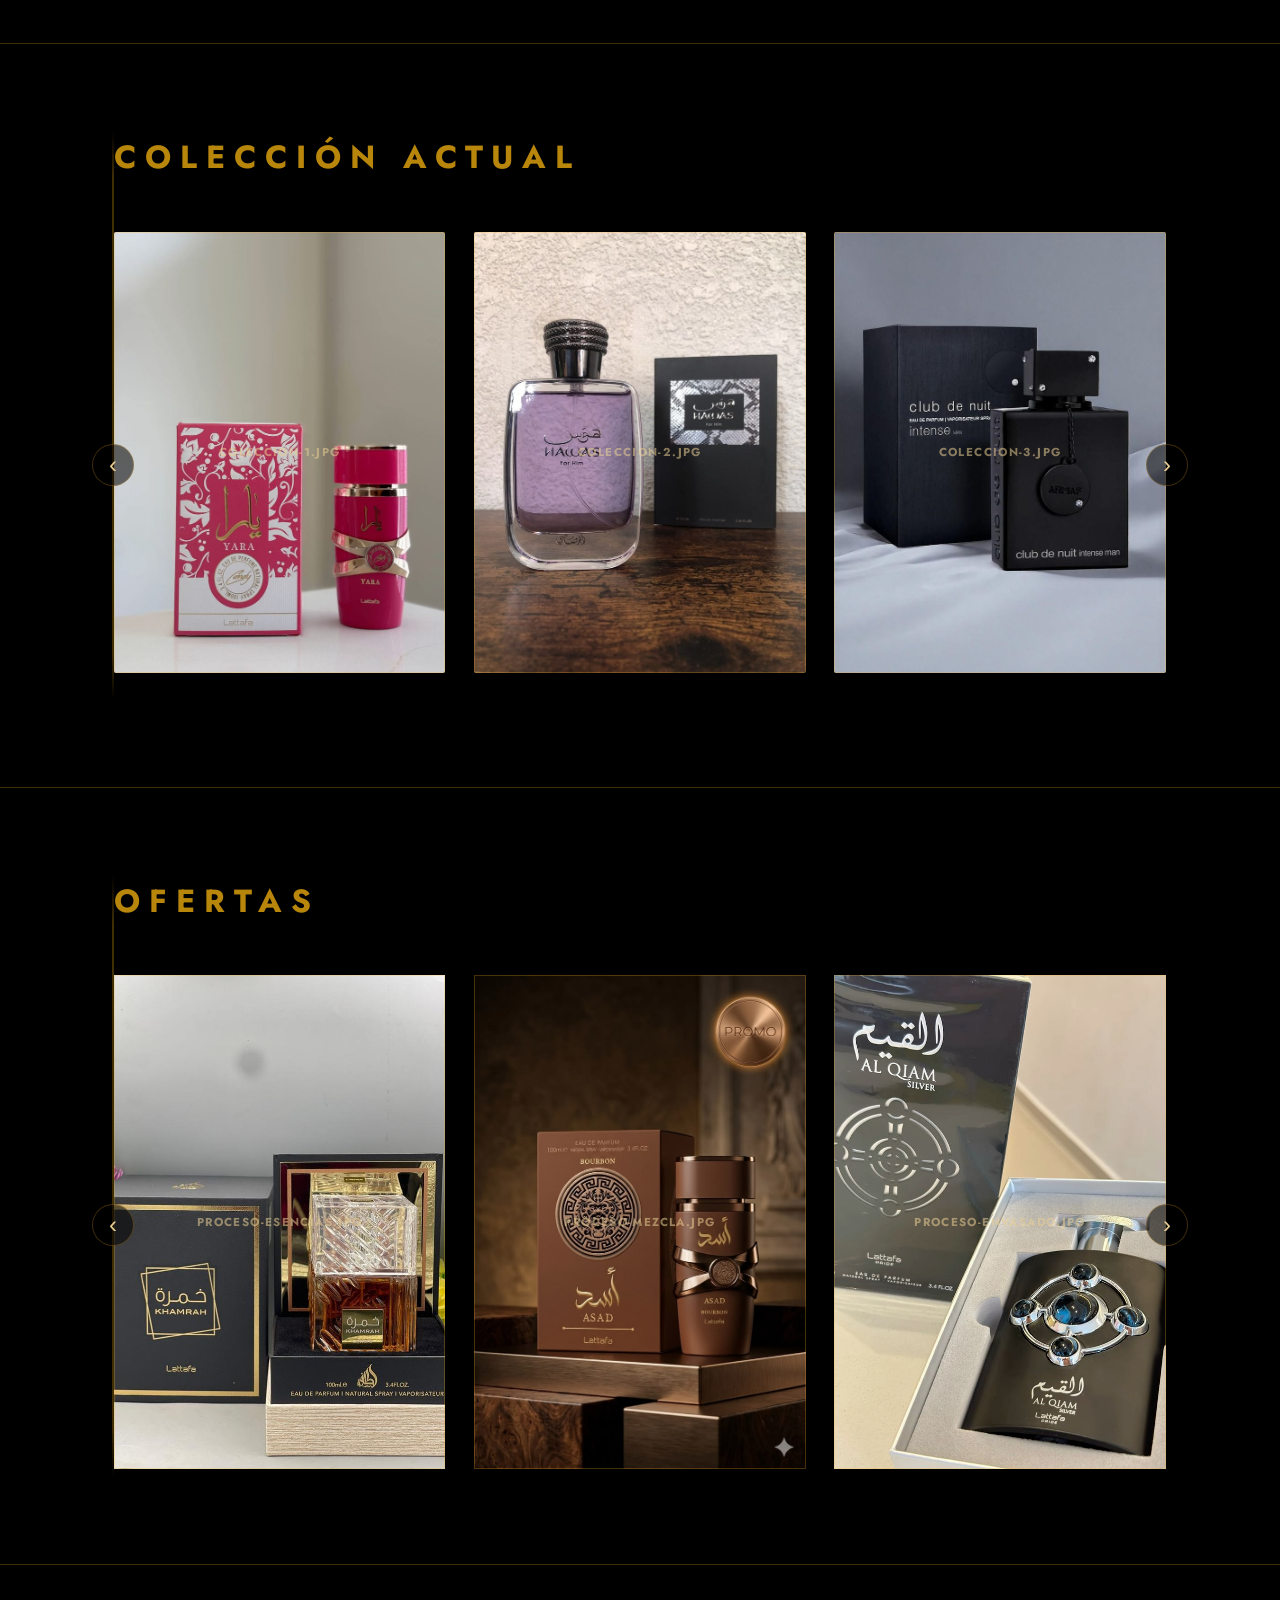
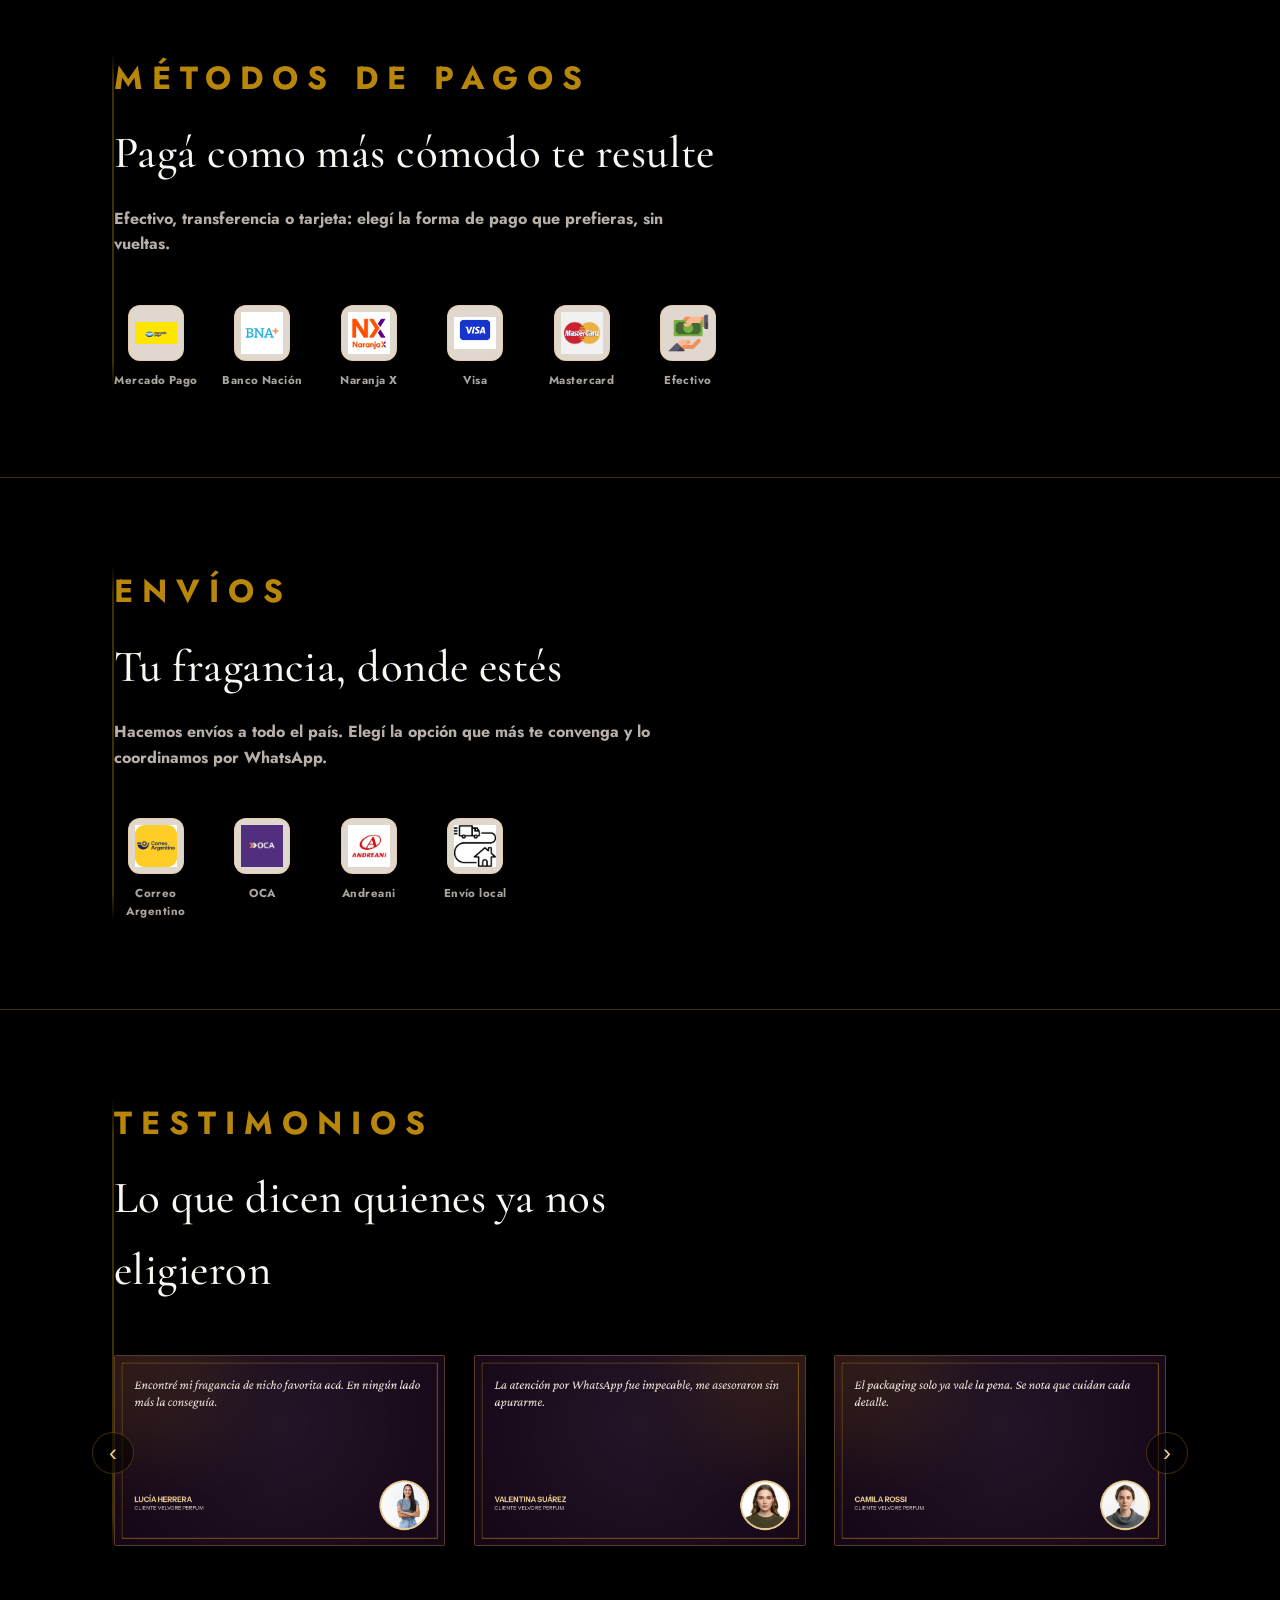
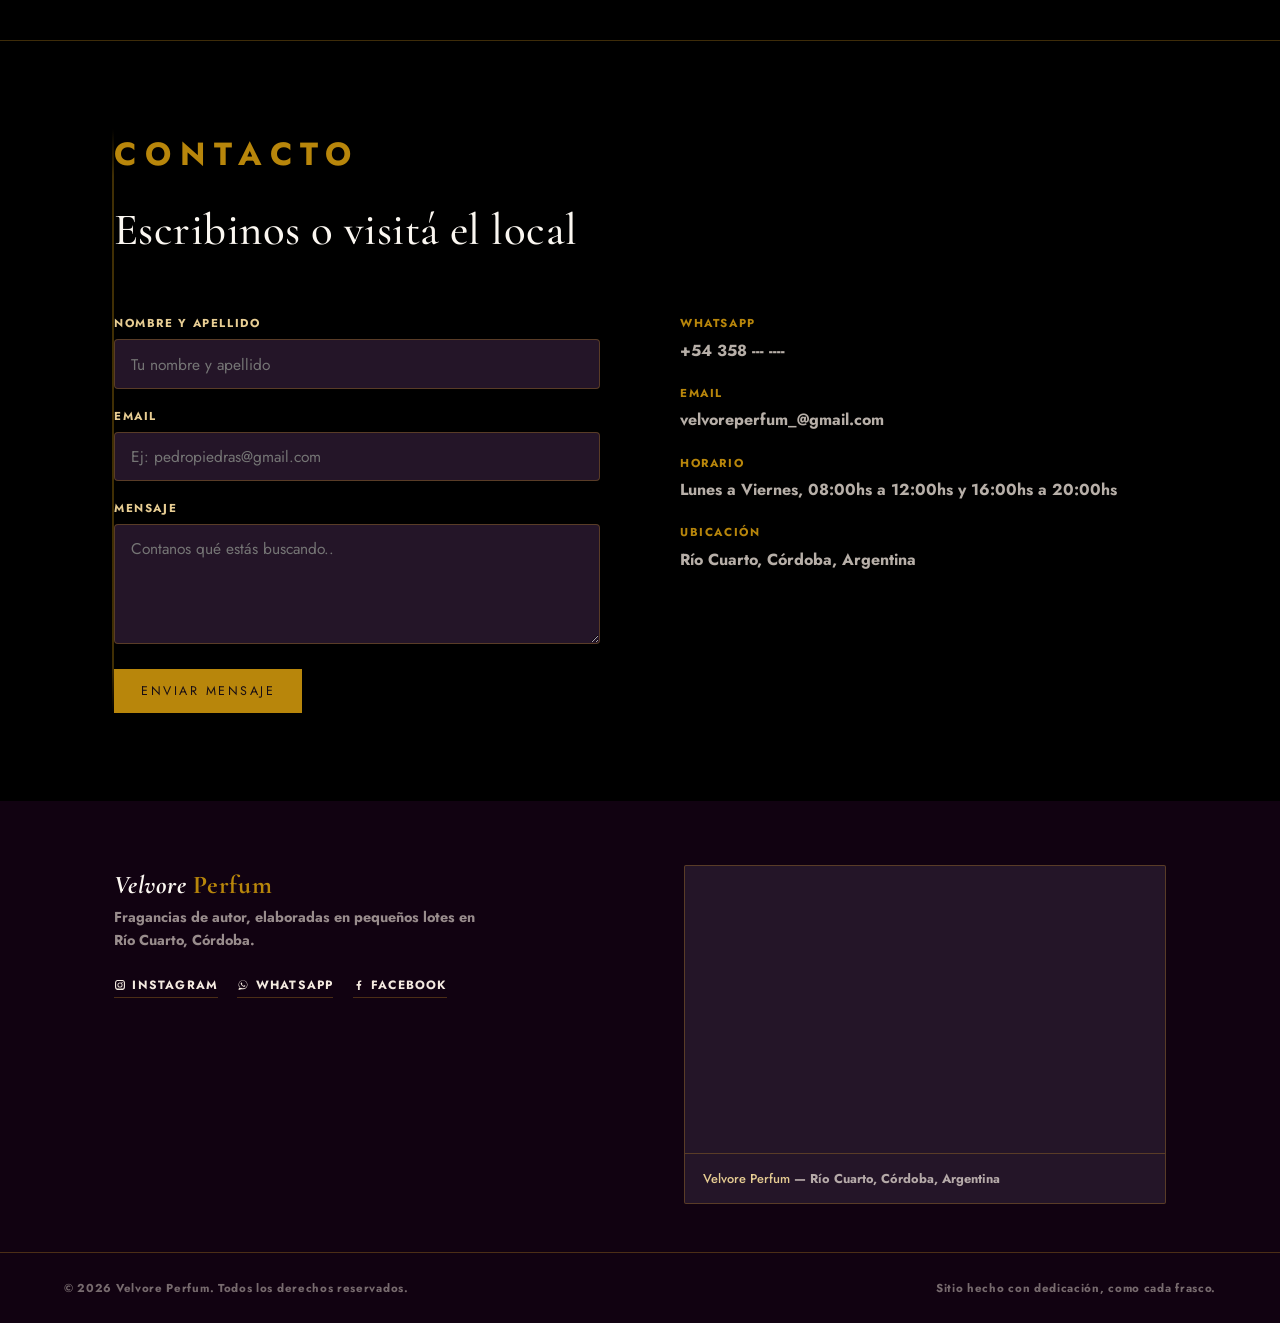
==== commit ca7904e1: "Add files via upload" ====
--- a/index.html
+++ b/index.html
@@ -18,7 +18,7 @@
     <!-- ============ HEADER ============ -->
     <header>
       <nav class="nav container">
-        <a href="#inicio" class="logoperfume"><b><b>Velvore <span>Perfum</span></b></a>
+        <a href="#inicio" class="logoperfume"><b><b>Velvore <span>Parfum</span></b></a>
 
         <div class="nav-carousel-wrap">
           <button class="carousel-arrow prev nav-arrow" type="button" aria-label="Ver secciones anteriores">‹</button>
@@ -95,17 +95,17 @@
           <div class="collection-grid carousel-track">
             <article class="product-card">
               <div class="img-frame" data-label="coleccion-1.jpg">
-                <img class="ph" src="images/perfumeArabe2.png" alt="Perfume Velvore Noire, frasco negro y dorado">
+                <img class="ph" src="images/producto5.jpeg" alt="Perfume Velvore Noire, frasco negro y dorado">
               </div>
             </article>
             <article class="product-card">
               <div class="img-frame" data-label="coleccion-2.jpg">
-                <img class="ph" src="images/perfumeArabe3.jpg" alt="Perfume Velvore Ivoire, frasco claro">
+                <img class="ph" src="images/producto6.jpeg" alt="Perfume Velvore Ivoire, frasco claro">
               </div>
             </article>
             <article class="product-card">
               <div class="img-frame" data-label="coleccion-3.jpg">
-                <img class="ph" src="images/perfumeArabe4.png" alt="Perfume Velvore Rouge, frasco rojo intenso">
+                <img class="ph" src="images/producto7.jpeg" alt="Perfume Velvore Rouge, frasco rojo intenso">
               </div>
             </article>
           </div>
@@ -130,17 +130,17 @@
             <article class="product-card">
               <!-- Cada imagen lleva al catálogo completo de ofertas en una pestaña nueva -->
               <a href="catalogo-ofertas.html" target="_blank" rel="noopener" class="img-frame" data-label="proceso-esencias.jpg">
-                <img class="ph" src="" alt="Selección de esencias naturales para perfumería">
+                <img class="ph" src="images/producto1.jpeg" alt="Selección de esencias naturales para perfumería">
               </a>
             </article>
             <article class="product-card">
               <a href="catalogo-ofertas.html" target="_blank" rel="noopener" class="img-frame" data-label="proceso-mezcla.jpg">
-                <img class="ph" src="" alt="Mezcla artesanal de fragancias en el atelier">
+                <img class="ph" src="images/producto2.jpeg" alt="Mezcla artesanal de fragancias en el atelier">
               </a>
             </article>
             <article class="product-card">
               <a href="catalogo-ofertas.html" target="_blank" rel="noopener" class="img-frame" data-label="proceso-envasado.jpg">
-                <img class="ph" src="" alt="Envasado final de los perfumes Velvore">
+                <img class="ph" src="images/producto3.jpeg" alt="Envasado final de los perfumes Velvore">
               </a>
             </article>
           </div>
@@ -155,8 +155,37 @@
         <div class="thread"></div>
         <div class="section-head reveal">
           <span class="eyebrow">MÉTODOS DE PAGOS</span>
-          <h2>Aceptación de diferentes modos de pagos o tranferencias</h2>
-          <p>(agregar imagenes de los metodos de pagos, bna, naranja, mercado pago, etc)</p>
+          <h2>Pagá como más cómodo te resulte</h2>
+          <p>Efectivo, transferencia o tarjeta: elegí la forma de pago que prefieras, sin vueltas.</p>
+        </div>
+
+        <div class="icon-list reveal">
+          <!-- Cuando tengas el logo real, reemplazá el <span class="icon-placeholder">
+               por: <img src="images/mercadopago.png" alt="Mercado Pago"> -->
+          <div class="icon-list-item">
+            <div class="icon-chip"><img src="images/icono-mercado-pago.jpg" alt="Mercado Pago"></div>
+            <span class="label">Mercado Pago</span>
+          </div>
+          <div class="icon-list-item">
+            <div class="icon-chip"><img src="images/icono-bna.jpg" alt="Banco Nación"></div>
+            <span class="label">Banco Nación</span>
+          </div>
+          <div class="icon-list-item">
+            <div class="icon-chip"><img src="images/icono-naranjaX.png" alt="Naranja X"></div>
+            <span class="label">Naranja X</span>
+          </div>
+          <div class="icon-list-item">
+            <div class="icon-chip"><img src="images/icono-visa.png" alt="Visa"></div>
+            <span class="label">Visa</span>
+          </div>
+          <div class="icon-list-item">
+            <div class="icon-chip"><img src="images/icono-mastercard.png" alt="Mastercard"></div>
+            <span class="label">Mastercard</span>
+          </div>
+          <div class="icon-list-item">
+            <div class="icon-chip"><img src="images/icono-efectivo.png" alt="Efectivo"></div>
+            <span class="label">Efectivo</span>
+          </div>
         </div>
       </div>
     </section>
@@ -167,9 +196,29 @@
         <div class="thread"></div>
         <div class="section-head reveal">
           <span class="eyebrow">ENVÍOS</span>
-          <p>Agregar informacion de distribucion de producto y demas
-            (AGREGAR LOGO DE ENVÍOS, CORREO ARGENTINO, OCA, etc)
-          </p>
+          <h2>Tu fragancia, donde estés</h2>
+          <p>Hacemos envíos a todo el país. Elegí la opción que más te convenga y lo coordinamos por WhatsApp.</p>
+        </div>
+
+        <div class="icon-list reveal">
+          <!-- Cuando tengas el logo real, reemplazá el <span class="icon-placeholder">
+               por: <img src="images/correo-argentino.png" alt="Correo Argentino"> -->
+          <div class="icon-list-item">
+            <div class="icon-chip"><img src="images/correo-arg.png" alt="Correo Argentino"></div>
+            <span class="label">Correo Argentino</span>
+          </div>
+          <div class="icon-list-item">
+            <div class="icon-chip"><img src="images/icono-oca.jpeg" alt="OCA envios"></div>
+            <span class="label">OCA</span>
+          </div>
+          <div class="icon-list-item">
+            <div class="icon-chip"><img src="images/icono-andreani.png" alt="Andreani envios"></div>
+            <span class="label">Andreani</span>
+          </div>
+          <div class="icon-list-item">
+            <div class="icon-chip"><img src="images/envio-local.png" alt="Envío local"></div>
+            <span class="label">Envío local</span>
+          </div>
         </div>
       </div>
     </section>
@@ -188,16 +237,18 @@
 
           <div class="testimonial-grid carousel-track">
             <div class="testimonial">
-              <p>“Desde que uso Velvore Perfum, siempre me preguntan qué perfume tengo puesto.”</p>
-              <span class="who">— Camila R.</span>
+              <img src="images/testimonio1.png" alt="Camila R." class="testimonial-img">
+              <!--<p>“Desde que uso Velvore Perfum, siempre me preguntan qué perfume tengo puesto.”</p>
+              <span class="who">— Camila R.</span>-->
             </div>
             <div class="testimonial">
-              <p>“Una fragancia elegante que dura todo el día sin ser invasiva.”</p>
-              <span class="who">— Martín D.</span>
+              <img src="images/testimonio-2.png" alt="Camila R." class="testimonial-img">
             </div>
             <div class="testimonial">
-              <p>“La atención hacen que se sienta un producto premium de verdad.”</p>
-              <span class="who">— Sofía A.</span>
+              <img src="images/testimonio-3.png" alt="Camila R." class="testimonial-img">
+            </div>
+            <div class="testimonial">
+              <img src="images/testimonio-4.png" alt="Camila R." class="testimonial-img">
             </div>
           </div>
 
@@ -252,9 +303,18 @@
             <a href="#inicio" class="logo">Velvore <span>Perfum</span></a>
             <p>Fragancias de autor, elaboradas en pequeños lotes en Río Cuarto, Córdoba.</p>
             <div class="footer-social">
-              <a href="#" target="_blank" rel="noopener">Instagram</a>
-              <a href="#" target="_blank" rel="noopener">WhatsApp</a>
-              <a href="#" target="_blank" rel="noopener">Facebook</a>
+              <a href="#" target="_blank" rel="noopener">
+                <svg viewBox="0 0 24 24" xmlns="http://www.w3.org/2000/svg"><path d="M12 2c2.72 0 3.06.01 4.12.06 1.06.05 1.79.22 2.43.47.66.26 1.22.6 1.77 1.15.5.5.87 1.02 1.15 1.77.25.64.42 1.37.47 2.43.05 1.06.06 1.4.06 4.12s-.01 3.06-.06 4.12c-.05 1.06-.22 1.79-.47 2.43-.26.66-.6 1.22-1.15 1.77-.5.5-1.02.87-1.77 1.15-.64.25-1.37.42-2.43.47-1.06.05-1.4.06-4.12.06s-3.06-.01-4.12-.06c-1.06-.05-1.79-.22-2.43-.47-.66-.26-1.22-.6-1.77-1.15-.5-.5-.87-1.02-1.15-1.77-.25-.64-.42-1.37-.47-2.43C2.01 15.06 2 14.72 2 12s.01-3.06.06-4.12c.05-1.06.22-1.79.47-2.43.26-.66.6-1.22 1.15-1.77.5-.5 1.02-.87 1.77-1.15.64-.25 1.37-.42 2.43-.47C8.94 2.01 9.28 2 12 2Zm0 1.8c-2.67 0-2.99.01-4.04.06-.87.04-1.34.18-1.65.3-.42.16-.72.35-1.03.66-.31.31-.5.61-.66 1.03-.12.31-.26.78-.3 1.65-.05 1.05-.06 1.37-.06 4.04s.01 2.99.06 4.04c.04.87.18 1.34.3 1.65.16.42.35.72.66 1.03.31.31.61.5 1.03.66.31.12.78.26 1.65.3 1.05.05 1.37.06 4.04.06s2.99-.01 4.04-.06c.87-.04 1.34-.18 1.65-.3.42-.16.72-.35 1.03-.66.31-.31.5-.61.66-1.03.12-.31.26-.78.3-1.65.05-1.05.06-1.37.06-4.04s-.01-2.99-.06-4.04c-.04-.87-.18-1.34-.3-1.65-.16-.42-.35-.72-.66-1.03-.31-.31-.61-.5-1.03-.66-.31-.12-.78-.26-1.65-.3C14.99 3.81 14.67 3.8 12 3.8Zm0 3.05a5.15 5.15 0 1 1 0 10.3 5.15 5.15 0 0 1 0-10.3Zm0 1.8a3.35 3.35 0 1 0 0 6.7 3.35 3.35 0 0 0 0-6.7Zm5.36-1.99a1.2 1.2 0 1 1-2.4 0 1.2 1.2 0 0 1 2.4 0Z"/></svg>
+                Instagram
+              </a>
+              <a href="https://wa.me/5493585103101" target="_blank" rel="noopener">
+                <svg viewBox="0 0 32 32" xmlns="http://www.w3.org/2000/svg"><path d="M16.004 3C9.376 3 4 8.373 4 15c0 2.34.652 4.53 1.786 6.39L4 29l7.79-1.75A11.94 11.94 0 0 0 16.004 27C22.63 27 28 21.627 28 15S22.63 3 16.004 3Zm0 21.818a9.77 9.77 0 0 1-4.98-1.363l-.357-.213-4.62 1.04 1.02-4.51-.234-.37A9.77 9.77 0 0 1 5.18 15c0-5.976 4.86-10.818 10.824-10.818C21.966 4.182 26.818 9.024 26.818 15S21.968 24.818 16.004 24.818Zm5.55-7.34c-.303-.152-1.79-.883-2.067-.984-.278-.101-.48-.152-.682.152-.202.303-.782.984-.958 1.187-.176.202-.353.227-.656.076-.303-.152-1.28-.472-2.437-1.505-.9-.803-1.508-1.796-1.685-2.1-.176-.303-.019-.467.133-.618.137-.136.303-.353.454-.53.152-.176.202-.303.303-.505.101-.202.05-.379-.025-.53-.076-.152-.682-1.646-.935-2.253-.246-.591-.497-.511-.682-.52l-.581-.01c-.202 0-.53.076-.808.379-.278.303-1.06 1.036-1.06 2.527s1.085 2.933 1.236 3.135c.152.202 2.135 3.26 5.174 4.572.723.312 1.287.499 1.727.638.726.231 1.386.198 1.908.12.582-.087 1.79-.732 2.042-1.44.253-.707.253-1.313.177-1.44-.076-.126-.278-.202-.581-.353Z"/></svg>
+                WhatsApp
+              </a>
+              <a href="#" target="_blank" rel="noopener">
+                <svg viewBox="0 0 24 24" xmlns="http://www.w3.org/2000/svg"><path d="M13.5 22v-8.5H16l.5-3.5h-3V7.8c0-1 .3-1.7 1.7-1.7H16.6V3.1C16.3 3.1 15.3 3 14.1 3c-2.5 0-4.2 1.5-4.2 4.4V10H7v3.5h2.9V22h3.6Z"/></svg>
+                Facebook
+              </a>
             </div>
           </div>
 
--- a/css/style.css
+++ b/css/style.css
@@ -2,10 +2,10 @@
   :root{
     --bg:            #000000;
     --bg-alt:        #110211;
-    --bg-card:       #14ac1e;
+    --bg-card:       #241528;
     --gold:          #b8860b;
     --gold-soft:     #E7CD93;
-    --cream:         #efff11;
+    --cream:         #F4EAE0;
     --ivory:         #FBF7F1;
     --rose:          #965566;
     --line:          rgba(248, 174, 38, 0.25);
@@ -374,6 +374,21 @@
 .testimonial p{ font-family:var(--display); font-style:italic; font-size:1.15rem; color:var(--cream); margin-bottom:1.2rem; }
 .testimonial .who{ font-size:0.78rem; letter-spacing:0.12em; text-transform:uppercase; color:var(--gold); }
 
+/* Cuando la tarjeta de testimonio es una imagen (en vez de texto + firma),
+   sacamos el padding de la tarjeta y hacemos que la imagen se vea completa,
+   sin recortarse, respetando su propia proporción. */
+.testimonial:has(.testimonial-img){
+  padding:0;
+  overflow:hidden;
+}
+.testimonial-img{
+  display:block;
+  width:100%;
+  height:auto;
+  object-fit:contain;
+  background:var(--bg-card);
+}
+
 /* ============ CARRUSEL (Colección y Testimonios) ============
    Se activa agregando la clase "carousel-track" a .collection-grid
    o .testimonial-grid, envuelto en un .carousel-wrap con flechas. */
@@ -442,6 +457,71 @@
   .carousel-arrow.next{ right:-22px; }
 }
 
+/* ============ MÉTODOS DE PAGO / ENVÍOS: lista de íconos ============ */
+.icon-list{
+  display:flex;
+  flex-wrap:wrap;
+  gap:1.4rem;
+  margin-top:2rem;
+}
+.icon-list-item{
+  display:flex;
+  flex-direction:column;
+  align-items:center;
+  gap:0.6rem;
+  width:84px;
+  text-align:center;
+}
+.icon-list-item .icon-chip{
+  width:56px;
+  height:56px;
+  border-radius:12px;
+  background:rgba(244,234,224,0.92);
+  border:1px solid var(--line);
+  display:flex;
+  align-items:center;
+  justify-content:center;
+  overflow:hidden;
+  transition:transform .25s ease, border-color .25s ease;
+}
+.icon-list-item:hover .icon-chip{
+  transform:translateY(-3px);
+  border-color:var(--gold);
+}
+.icon-list-item .icon-chip img{
+  width:78%;
+  height:78%;
+  object-fit:contain;
+}
+/* Placeholder de texto corto (ej: "MP", "BNA") mientras no cargues el logo real */
+.icon-list-item .icon-chip .icon-placeholder{
+  font-family:var(--display);
+  font-weight:600;
+  font-size:0.78rem;
+  letter-spacing:0.01em;
+  color:#170D14;
+  opacity:0.6;
+  padding:0 0.2rem;
+}
+.icon-list-item span.label{
+  font-size:0.72rem;
+  letter-spacing:0.04em;
+  color:rgba(244,234,224,0.7);
+}
+
+/* ============ FOOTER: íconos sociales chicos junto al texto ============ */
+.footer-social a{
+  display:inline-flex;
+  align-items:center;
+  gap:0.4rem;
+}
+.footer-social a svg{
+  width:1em;
+  height:1em;
+  fill:currentColor;
+  flex-shrink:0;
+}
+
 /* ---- Contacto ---- */
 .contact-grid{
   display:grid;
@@ -457,7 +537,7 @@
   width:100%;
   background:var(--bg-card);
   border:1px solid var(--line);
-  color:#000;
+  color:var(--cream);
   font-family:var(--body);
   font-size:0.97rem;
   padding:0.8em 1em;
